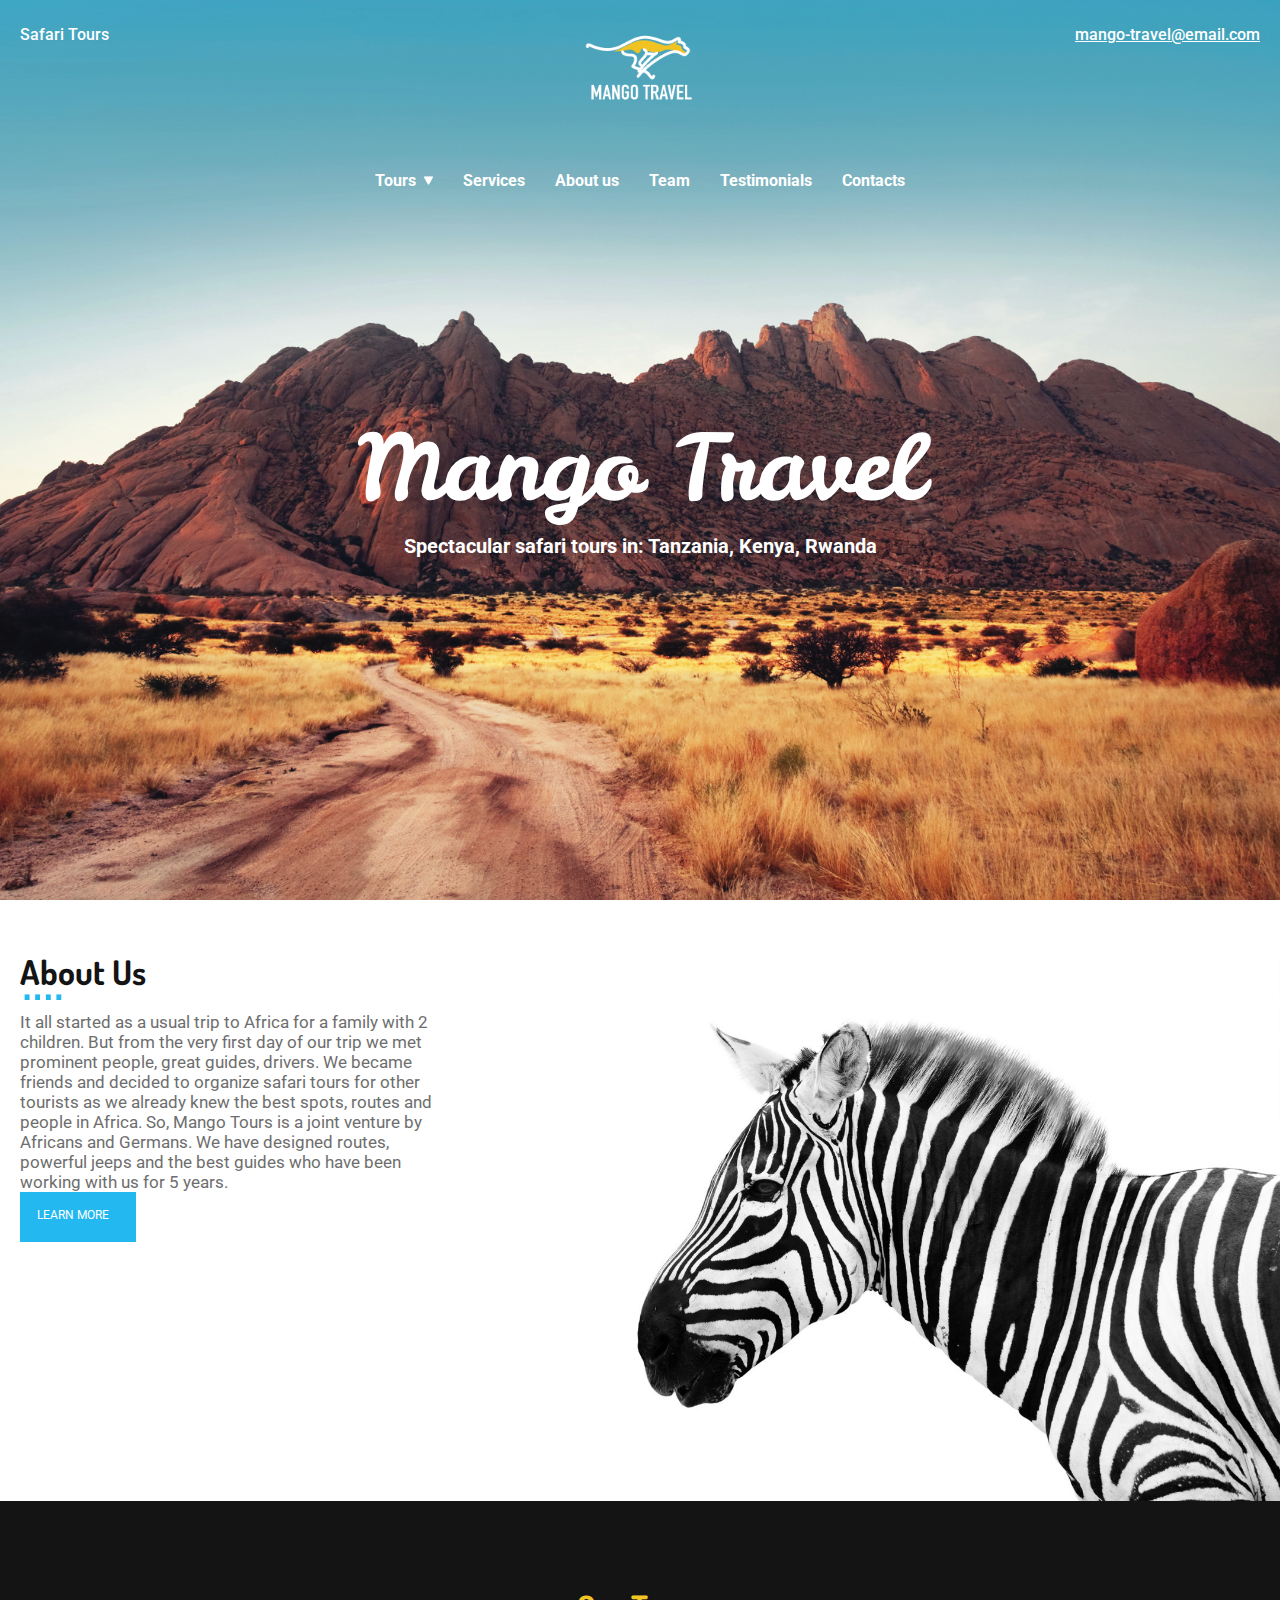
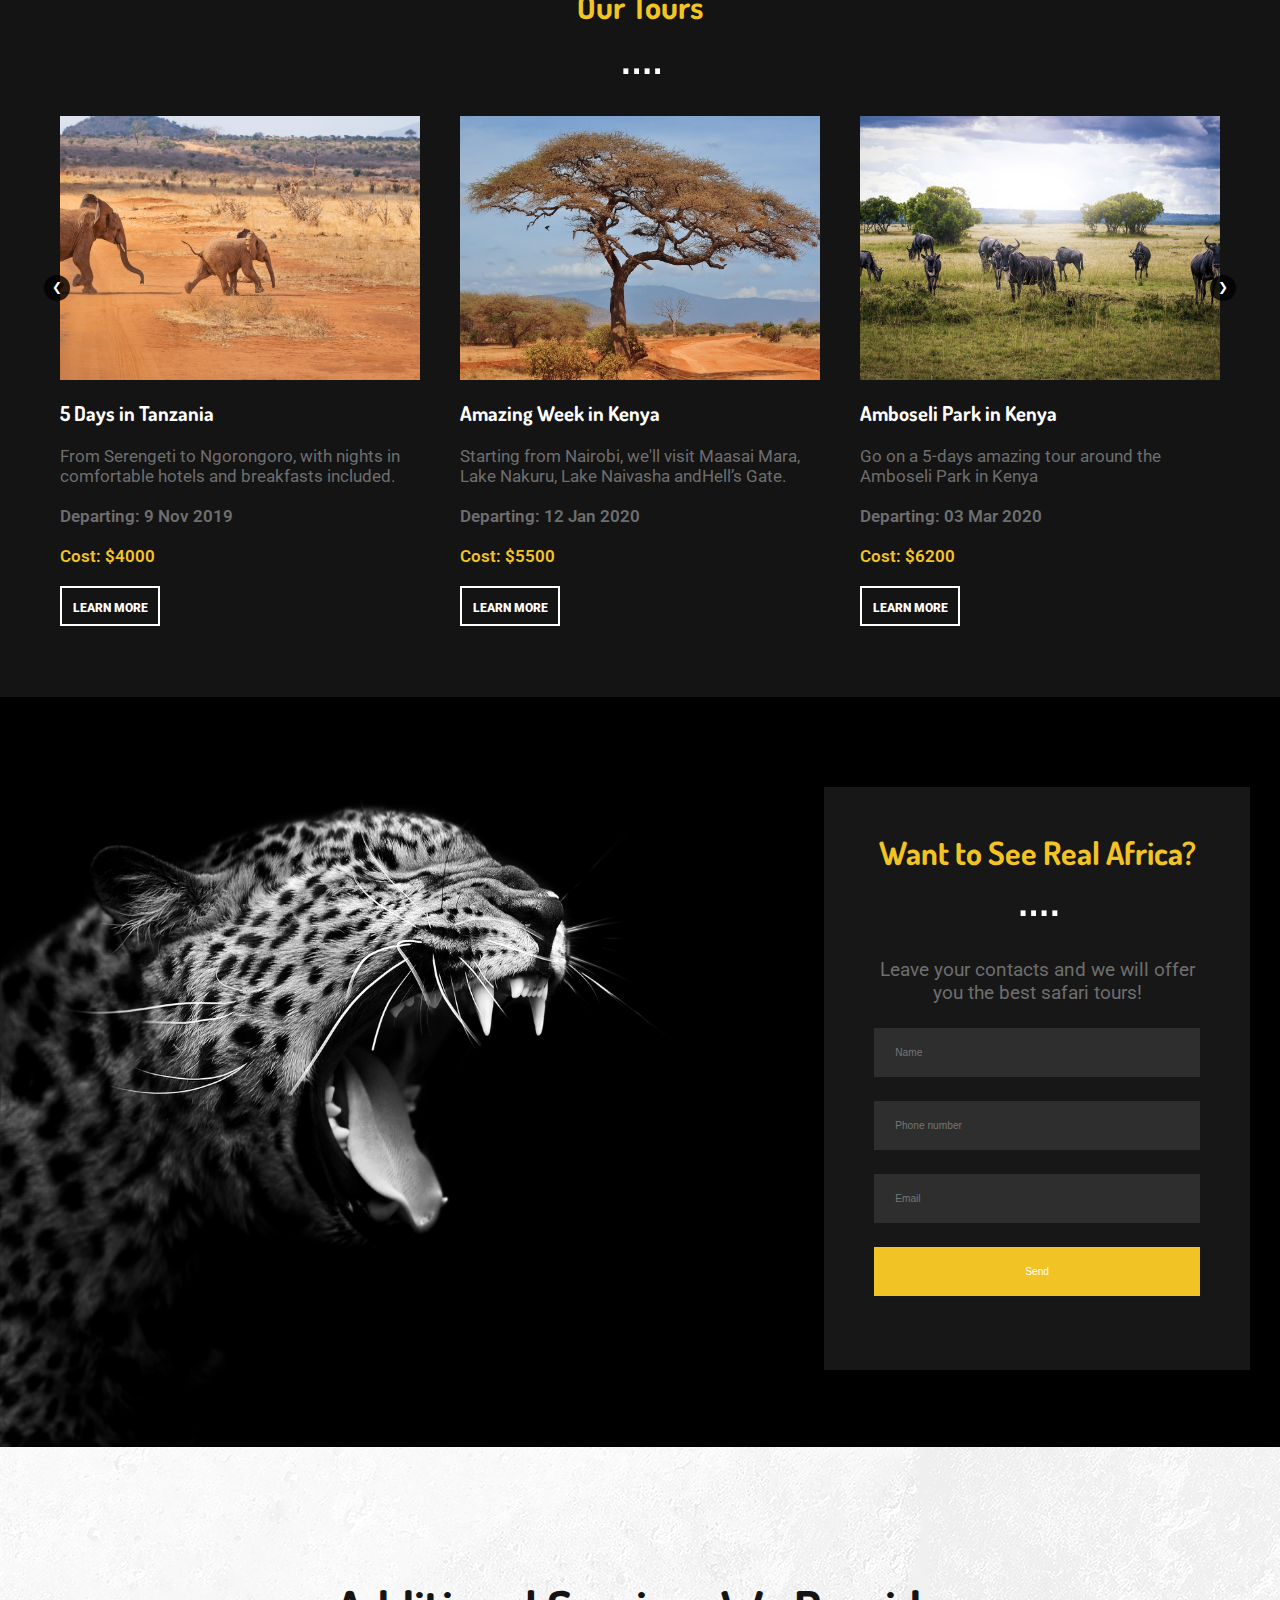
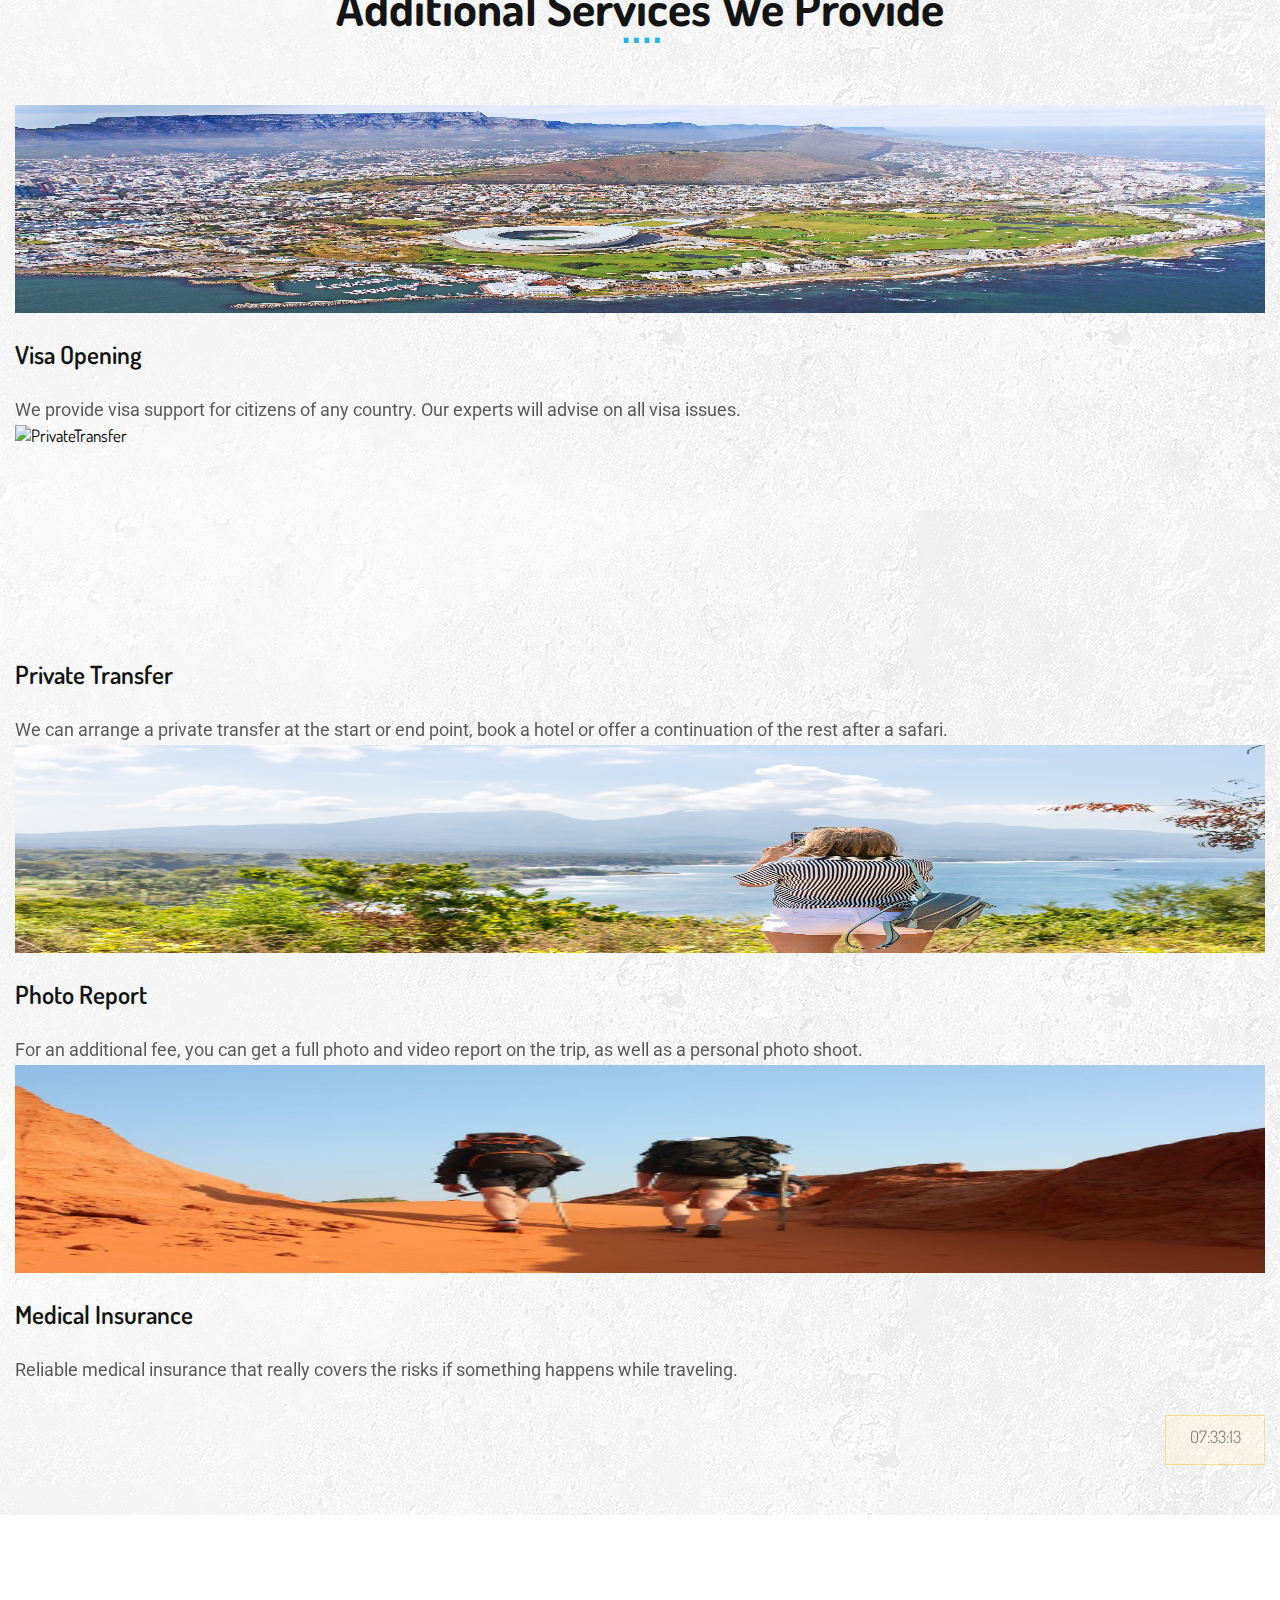
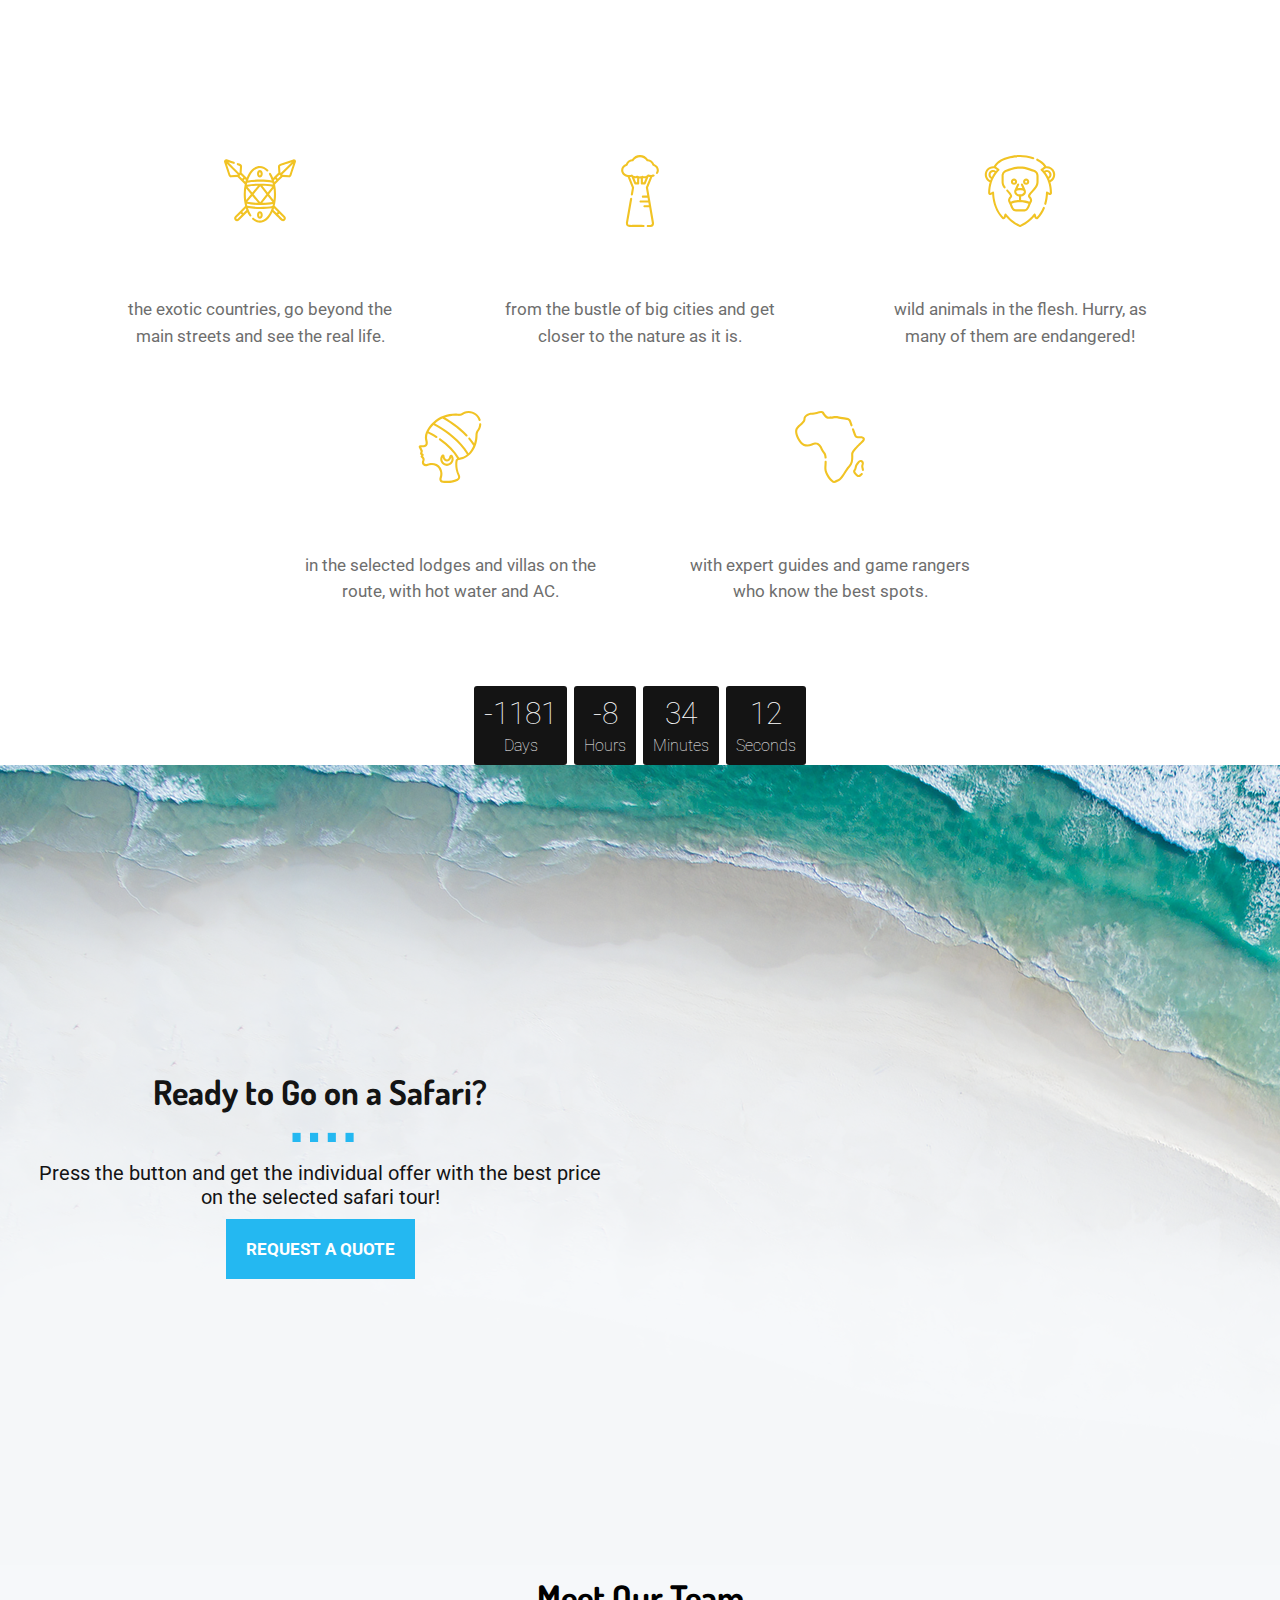
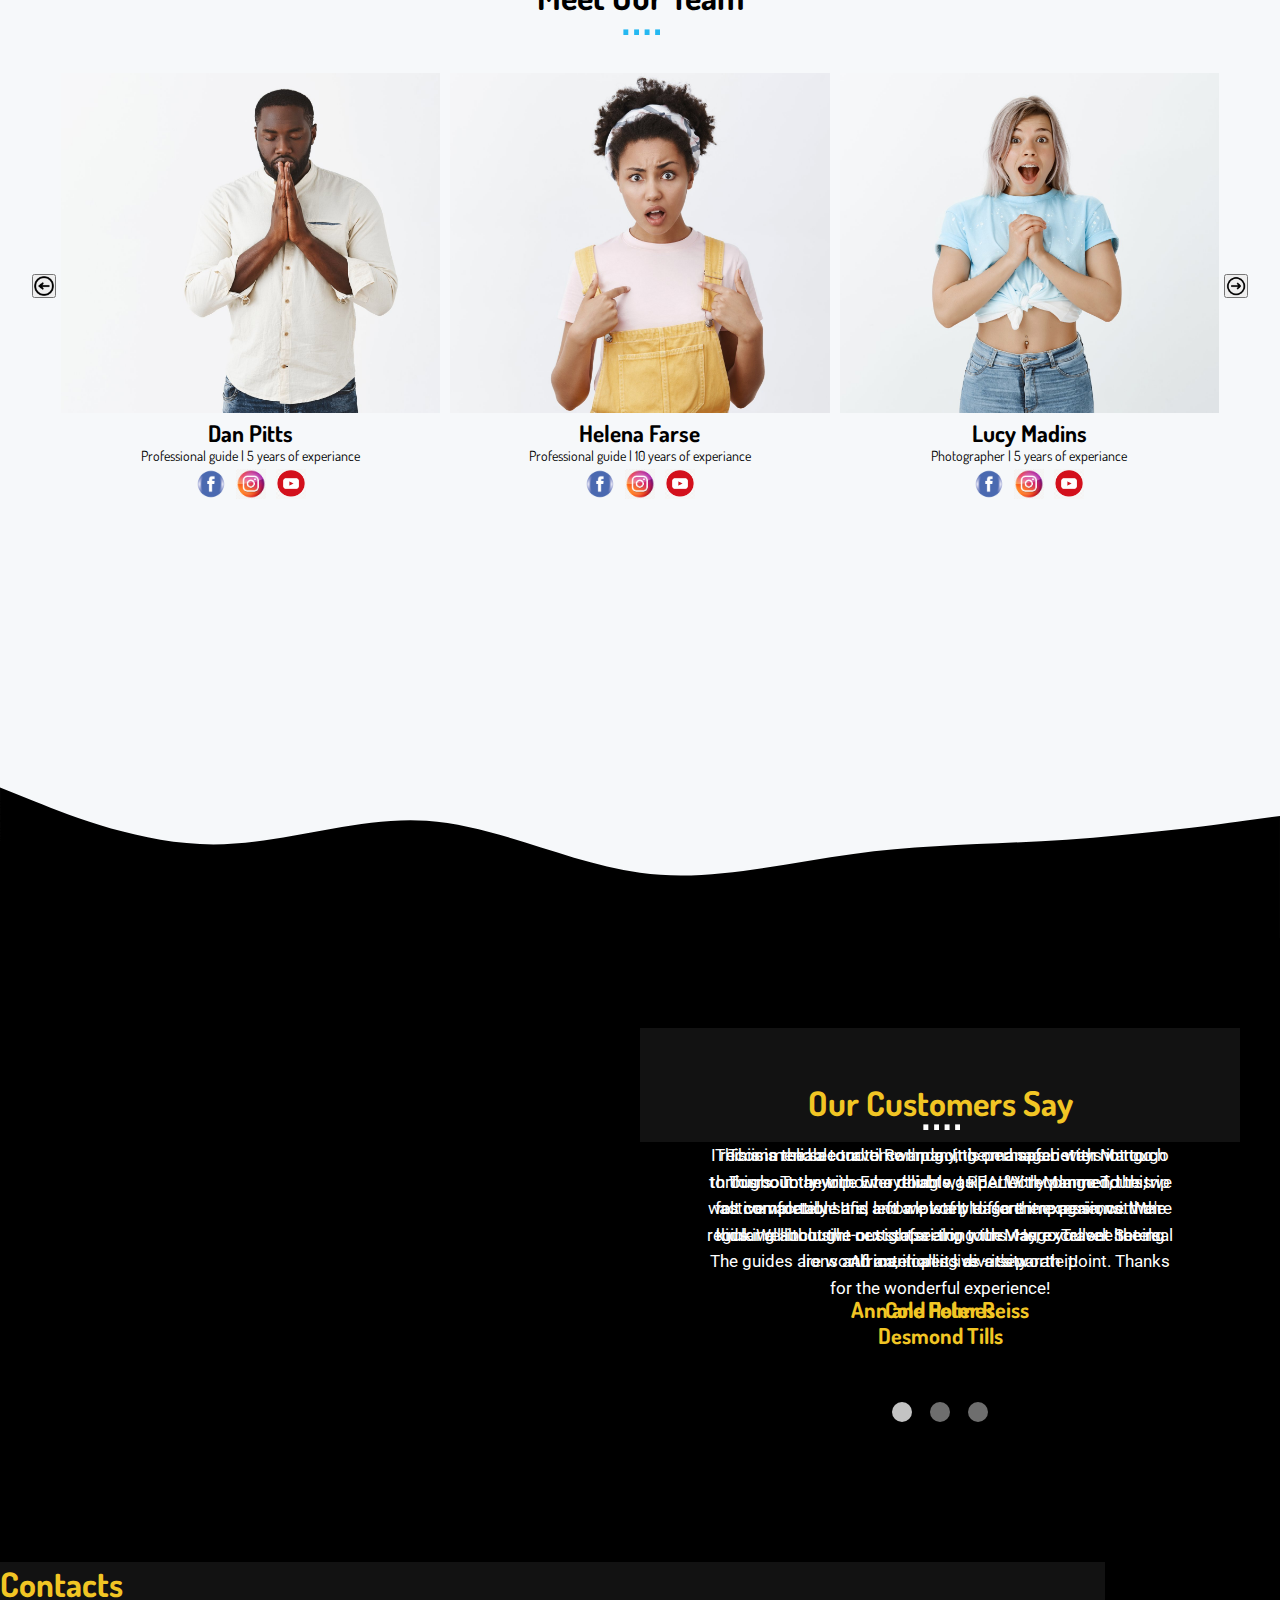
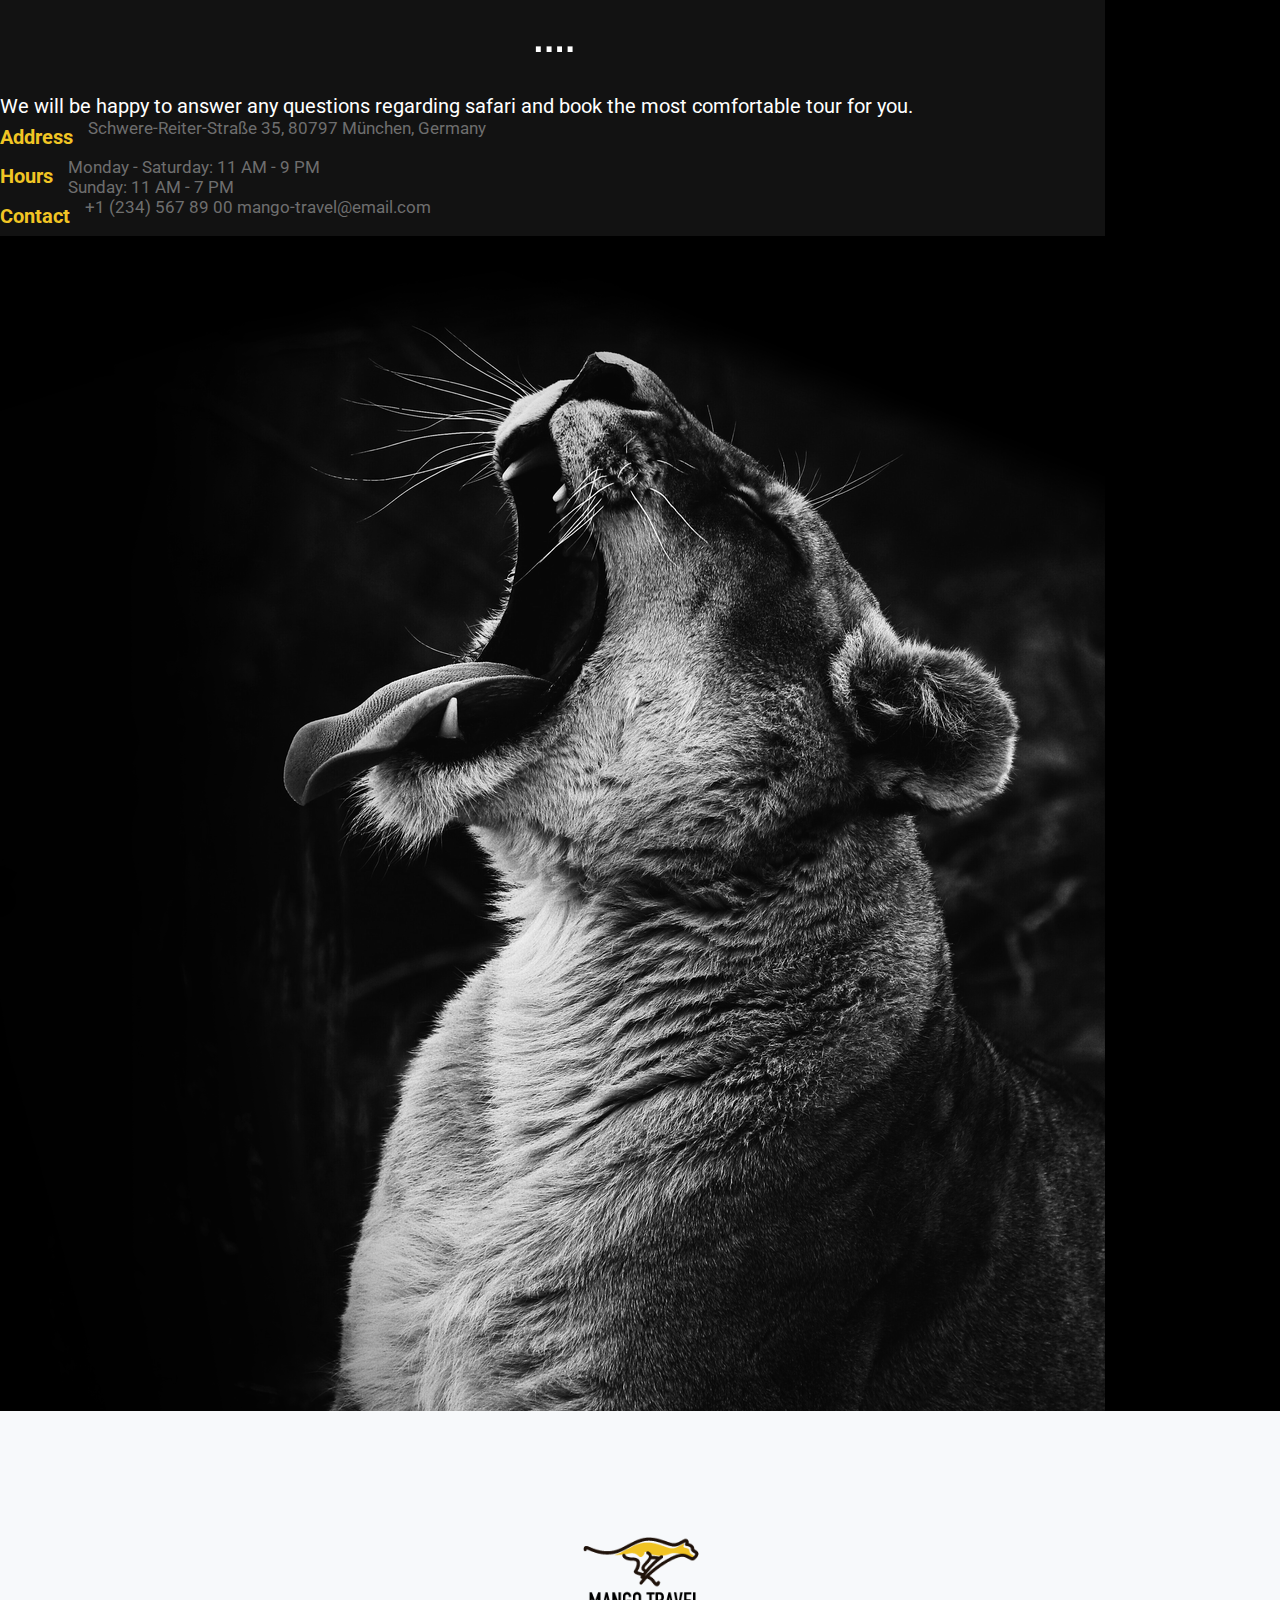
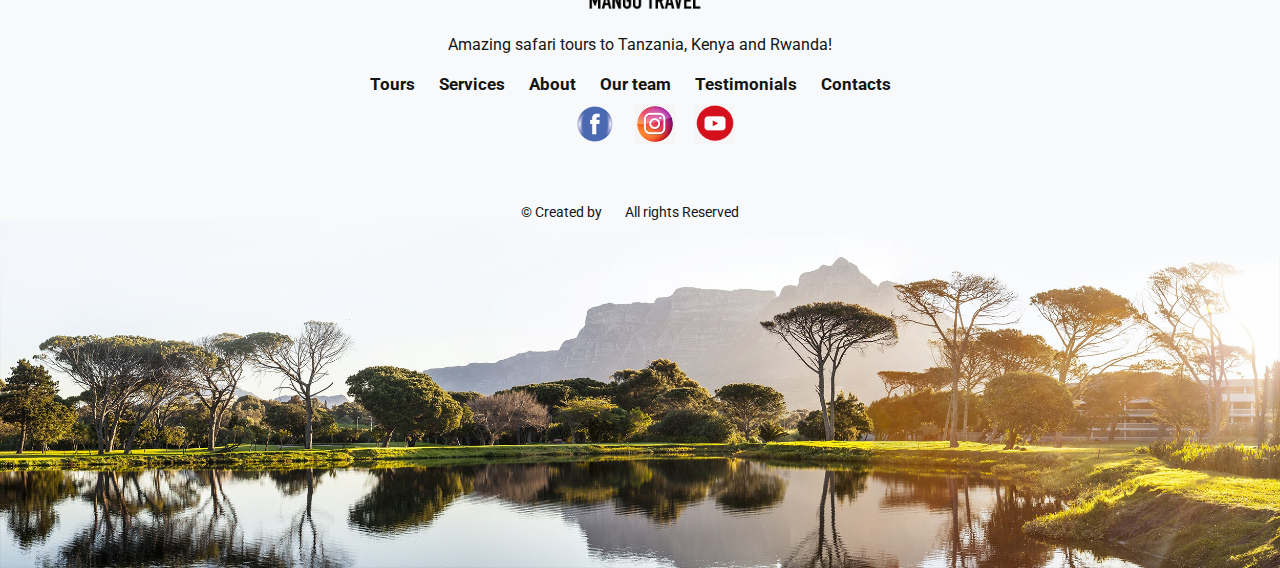
==== index.html @ 1b6e2015 "worked in team carousel. Add team waves" ====
<!DOCTYPE html>
<html lang="en">

<head>
    <meta charset="UTF-8">
    <meta http-equiv="X-UA-Compatible" content="IE=edge">
    <meta name="viewport" content="width=device-width, initial-scale=1.0">
    <title>Safari Tour</title>
    <link rel="shortcut icon" href="img/s_logo.png" type="other/s-icon">
    <link href="https://cdn.jsdelivr.net/npm/bootstrap@5.3.0-alpha1/dist/css/bootstrap.min.css" rel="stylesheet"
        integrity="sha384-GLhlTQ8iRABdZLl6O3oVMWSktQOp6b7In1Zl3/Jr59b6EGGoI1aFkw7cmDA6j6gD" crossorigin="anonymous">
    <link rel="stylesheet" href="css/index.css">
</head>

<!-- Inna Yatsun - Our Tours -Block3 -->
<!-- Roman Sitko- Meet Our Team – Block8 -->
<!-- Katerina Burdeyna – Header - Block1 -->
<!-- Oleksandr Zhydok - Reasons to Go on Safari – Block6 -->
<!-- Iryna Vovk – Footer – Block11 -->
<!-- Kateryna Iefimova - Want to See Real Africa? Forma – Block4 -->
<!-- Igor Kryshtafovych - About Us – Block2 -->
<!-- Katerina Lukyanenko - Our Customers Say vidguky – Block9 -->
<!-- Leonid Shamarin - Additional Services We Provide – Block5 -->
<!-- Lybomur Datsenko - Ready to Go on a Safari? Zapyt – Block7 -->
<!-- Mykyta Stepanok - Contacts – Block10 -->

<body>
    <!-- Katerina Burdeyna – Header - Block1 -->
    <header class="header">
        <div class="header__top container">
            <div class="header__inform">
                <div class="header__inform_wrapper">
                    <p class="header__general_name">Safari Tours</p>
                    <a href="index.html" class="header__logo-leopard">
                        <img class="header__logo-leopard" src="img/logo_leopard.png" alt="logo-leopard">
                    </a>
                    <a class="header__email" href="mailto:mango-travel@email.com">mango-travel@email.com</a>
                </div>
                <div class="header-nav-wrapper">
                    <nav class="navbar-container">
                        <div class="wrapper" id="toggler">
                            <div class="burger">
                                <span class="burger__line burger__line_first"></span>
                                <span class="burger__line burger__line_second"></span>
                                <span class="burger__line burger__line_third"></span>
                                <span class="burger__line burger__line_fourth"></span>
                            </div>
                        </div>
                        <div class="header_nav" id="navbarContent">
                            <ul class="navbar-nav-list">
                                <li class="nav-list-item" id="nav-list-item-tour">
                                    <div class="list-item-tour-wrapper">
                                        <a class="nav-list-item-link" href="#our_tours" id="dropdown-toggle">Tours</a>
                                        <img src="img/icons-down.png" id="tour_list_button" alt="drop down button">
                                    </div>
                                    <div class="tour-dropdown-menu-wrapper">
                                        <ul class="tour-dropdown-menu" id="tour-dropdown-menu">
                                            <li>
                                                <a href="tanzania_page.html" class="header__menu-list">Tanzania</a>
                                            </li>
                                            <li>
                                                <a href="tanzania_page.html" class="header__menu-list">Moshi</a>
                                            </li>
                                            <li>
                                                <a href="tanzania_page.html" class="header__menu-list">Serengeti</a>
                                            </li>
                                        </ul>
                                    </div>
                                </li>
                                <li class="nav-list-item">
                                    <a class="nav-list-item-link" href="#services">Services</a>
                                </li>
                                <li class="nav-list-item">
                                    <a class="nav-list-item-link" href="#about_us">About us</a>
                                </li>
                                <li class="nav-list-item">
                                    <a class="nav-list-item-link" href="#team">Team</a>
                                </li>
                                <li class="nav-list-item">
                                    <a class="nav-list-item-link" href="#testimonials">Testimonials</a>
                                </li>
                                <li class="nav-list-item">
                                    <a class="nav-list-item-link" href="#contacts">Contacts</a>
                                </li>
                            </ul>
                        </div>
                    </nav>
                </div>
            </div>
        </div>
        <div class="header__big-bottom">
            <div class="header__banner">
                <h1 class="header__title">Mango Travel</h1>
                <p class="header__text">
                    Spectacular safari tours in: Tanzania, Kenya, Rwanda
                </p>
            </div>
        </div>
    </header>
    <!-- Katerina Burdeyna – Header - Block1 -->
    <main>
        <!-- Igor Kryshtafovych - About Us – Block2 -->
        <section class="about_us" id="about_us">
            <div class="about_us__grouped">
                <div class="about_us__container">
                    <h2 class="about_us__title">About Us</h2>
                    <p class="about_us__dots">....</p>
                    <p class="about_us__text">It all started as a usual trip to Africa for a family with 2 children. But
                        from
                        the very first day of our trip we met prominent people, great guides, drivers. We became friends
                        and
                        decided to organize safari tours for other tourists as we already knew the best spots, routes
                        and people
                        in Africa. So, Mango Tours is a joint venture by Africans and Germans. We have designed routes,
                        powerful
                        jeeps and the best guides who have been working with us for 5 years.</p>
                    <nav class="about_us__link">
                        <div class="about_us__button">
                            <a href="#contacts" class="about_us__link">Learn More</a>
                        </div>
                    </nav>
                </div>
                <div class="about_us__zebra_image">
                    <img src="img/about_us_image_zebra.jfif" alt="Photo of zebra">
                </div>
            </div>
        </section>
        <!-- Igor Kryshtafovych - About Us – Block2 -->

        <!-- Inna Yatsun - Our Tours -Block3 -->
        <section class="list-tour" id="our_tours">
            <h2 class="list-tour-header">Our Tours</h2>
            <span class="dot">....</span>
            <div class="list-tour-wrapper">
                <div class="list-tour-cards">
                    <article class="tour-card fade_card">
                        <div class="img_wrapper">
                            <img src="img/tour-card-tanzania.jpg" alt="photo of tanzania" width="300">
                        </div>
                        <h2 class="tour-card-header">5 Days in Tanzania</h2>
                        <p class="tour-card-description">From Serengeti to Ngorongoro, with nights in comfortable hotels
                            and
                            breakfasts included.</p>
                        <span class="tour-card-departing">Departing: 9 Nov 2019</span>
                        <span class="tour-card-cost">Cost: $4000</span>
                        <a class="tour-card-inform" href="tanzania_page.html">LEARN MORE</a>
                    </article>
                    <article class="tour-card fade_card">
                        <div class="img_wrapper">
                            <img src="img/tour-card-kenya.jpg" alt="photo of kenya" width="300">
                        </div>
                        <h2 class="tour-card-header">Amazing Week in Kenya</h2>
                        <p class="tour-card-description">Starting from Nairobi, we'll visit Maasai Mara, Lake Nakuru,
                            Lake
                            Naivasha andHell’s Gate.</p>
                        <span class="tour-card-departing">Departing: 12 Jan 2020</span>
                        <span class="tour-card-cost">Cost: $5500</span>
                        <a href="#" class="tour-card-inform">LEARN MORE</a>
                    </article>
                    <article class="tour-card fade_card">
                        <div class="img_wrapper">
                            <img src="img/tour-card-park-kenya.jpg" alt="photo of the park in kenya" width="300">
                        </div>
                        <h2 class="tour-card-header">Amboseli Park in Kenya</h2>
                        <p class="tour-card-description">Go on a 5-days amazing tour around the Amboseli Park in Kenya
                        </p>
                        <span class="tour-card-departing">Departing: 03 Mar 2020</span>
                        <span class="tour-card-cost">Cost: $6200</span>
                        <a href="#" class="tour-card-inform">LEARN MORE</a>
                    </article>
                    <article class="tour-card fade_card">
                        <div class="img_wrapper">
                            <img src="img/tour-card-zanzibar.jpg" alt="photo of zanzibar" width="300">
                        </div>
                        <h2 class="tour-card-header">Jozani Chwaka Bay National Park</h2>
                        <p class="tour-card-description">Visit Josani, or as it is also called Fairytale Forest, the
                            only
                            national park in Zanzibar.</p>
                        <span class="tour-card-departing">Departing: 03 Mar 2020</span>
                        <span class="tour-card-cost">Cost: $6200</span>
                        <a href="#" class="tour-card-inform">LEARN MORE</a>
                    </article>
                    <article class="tour-card fade_card">
                        <div class="img_wrapper">
                            <img src="img/tour-card-rwanda.jpg" alt="photo of rwanda " width="300">
                        </div>
                        <h2 class="tour-card-header">Gorilla Trekking in Rwanda</h2>
                        <p class="tour-card-description">We start from Akagera National Park, and then go on our gorilla
                            trekking trip lasting for 5 days.</p>
                        <span class="tour-card-departing">Departing: 03 Mar 2020</span>
                        <span class="tour-card-cost">Cost: $6200</span>
                        <a href="#" class="tour-card-inform">LEARN MORE</a>
                    </article>
                </div>
                <span class="prev" id="prev_bt">&#10094;</span>
                <span class="next" id="next_bt">&#10095;</span>
            </div>
        </section>
        <!-- Inna Yatsun - Our Tours -Block3 -->

        <!-- Kateryna Iefimova - Want to See Real Africa? Forma – Block4 -->
        <section class="contact-user-form-banner">
            <div class="contact-user-form__background-image"><img src="img/contact-user-form_image_leopard.png"
                    alt="leopard">
            </div>
            <div class="contact-user-form-content">
                <form>
                    <div class="contact-user-form-background">
                        <h2 class="contact-user-form__title">Want to See Real Africa?</h2>
                        <p class="contact-user-form__dots">....</p>
                        <p class="contact-user-form__text">Leave your contacts and we will offer you the best safari
                            tours!</p>
                    </div>
                    <div class="contact-user-form">
                        <input type="text" placeholder="Name"><br>
                        <input type="text" placeholder="Phone number"><br>
                        <input type="text" placeholder="Email"><br>
                        <button type="submit">Send</button>
                    </div>
                </form>
            </div>



        </section>
        <!-- Kateryna Iefimova - Want to See Real Africa? Forma – Block4 -->

        <!-- Leonid Shamarin - Additional Services We Provide – Block5 -->
        <section class="additional" id="services">

            <div class="container-fluid overflow-hidden">
                <div class="additional__header__main">
                    <h2 class="additional__header__main_title">Additional Services We Provide</h2>
                    <span class="bottom">....</span>
                </div>
                <div class="row  row-cols-4 ">
                    <div class="card_my col col-12 col-sm-12 col-md-6 col-lg-6 col-xl-3 col-xxl-3">
                        <img src="img/additional_visa.jfif" alt="VisaOpening">
                        <div class="card-body">
                            <h2 class="title">Visa Opening</h2>
                            <p>
                                We provide visa support for citizens of any country. Our experts
                                will advise on all visa issues.
                            </p>
                        </div>
                    </div>
                    <div class="card_my  col col-12 col-sm-12 col-md-6 col-lg-6 col-xl-3 col-xxl-3">
                        <img src="img/additional_private.png" alt="PrivateTransfer">
                        <div class="card-body">
                            <h2 class="title">Private Transfer</h2>
                            <p>
                                We can arrange a private transfer at the start or end point, book
                                a hotel or offer a continuation of the rest after a safari.
                            </p>
                        </div>
                    </div>
                    <div class="card_my  col col-12 col-sm-12 col-md-6 col-lg-6 col-xl-3 col-xxl-3">
                        <img src="img/additional_report.jfif" alt="PhotoReport">
                        <div class="card-body">
                            <h2 class="title">Photo Report</h2>
                            <p>
                                For an additional fee, you can get a full photo and video report
                                on the trip, as well as a personal photo shoot.
                            </p>
                        </div>
                    </div>
                    <div class="card_my  col col-12 col-sm-12 col-md-6 col-lg-6 col-xl-3 col-xxl-3">
                        <img src="img/aditional_medic.png" alt="MedicalInsurance">
                        <div class="card-body">
                            <h2 class="title">Medical Insurance</h2>
                            <p>
                                Reliable medical insurance that really covers the risks if
                                something happens while traveling.
                            </p>
                        </div>
                    </div>
                </div>


            </div>
            <div class="additional_clock" id="additional_clock_opacity"> </div>
        </section>
        <!-- Leonid Shamarin - Additional Services We Provide – Block5 -->

        <!-- Oleksandr Zhydok - Reasons to Go on Safari – Block6 -->
        <section class="reasons" id="reasons">
            <div class="reasons__header">
                <h2 class="reasons__blocktitle">Reasons to Go on Safari</h2>
                <span class="reasons__dots">....</span>
            </div>
            <div class="reasons__list">
                <article class="reason__item">
                    <div class="reason__content">
                        <div class="reason__icon">
                            <img src="img/reason-experience.svg" alt="Reason experiance" width="70">
                        </div>
                        <h3 class="reason__title">Experience</h3>
                        <p class="reason__description">the exotic countries, go beyond the main streets and see
                            the real life.</p>
                    </div>
                </article>
                <article class="reason__item">
                    <div class="reason__content">
                        <div class="reason__icon">
                            <img src="img/reason-escape.svg" alt="Reason escape" width="70">
                        </div>
                        <h3 class="reason__title">Escape</h3>
                        <p class="reason__description">from the bustle of big cities and get closer to the nature as
                            it is.</p>
                    </div>
                </article>
                <article class="reason__item">
                    <div class="reason__content">
                        <div class="reason__icon">
                            <img src="img/reason-see.svg" alt="Reason see" width="70">
                        </div>
                        <h3 class="reason__title">See</h3>
                        <p class="reason__description">wild animals in the flesh. Hurry, as many of them are
                            endangered!</p>
                    </div>
                </article>
                <article class="reason__item">
                    <div class="reason__content">
                        <div class="reason__icon">
                            <img src="img/reason-stay.svg" alt="Reason stay" width="70">
                        </div>
                        <h3 class="reason__title">Stay</h3>
                        <p class="reason__description">in the selected lodges and villas on the route, with hot water
                            and AC.</p>
                    </div>
                </article>
                <article class="reason__item">
                    <div class="reason__content">
                        <div class="reason__icon">
                            <img src="img/reason-travel.svg" alt="Reason travel" width="70">
                        </div>
                        <h3 class="reason__title">Travel</h3>
                        <p class="reason__description">with expert guides and game rangers who know the best spots.
                        </p>
                    </div>
                </article>
            </div>
            <div class="reasons__footer">
                <h2 class="reasons__footer-text">The next Safari tour starts in</h2>
                <div id="reasons__countdown" class="reasons__countdown">
                    <div class="reasons__countdown-number">
                        <span class="days countdown-time"></span>
                        <span class="reasons__countdown-text">Days</span>
                    </div>
                    <div class="reasons__countdown-number">
                        <span class="hours countdown-time"></span>
                        <span class="reasons__countdown-text">Hours</span>
                    </div>
                    <div class="reasons__countdown-number">
                        <span class="minutes countdown-time"></span>
                        <span class="reasons__countdown-text">Minutes</span>
                    </div>
                    <div class="reasons__countdown-number">
                        <span class="seconds countdown-time"></span>
                        <span class="reasons__countdown-text">Seconds</span>
                    </div>
                </div>
            </div>
        </section>
        <!-- Oleksandr Zhydok - Reasons to Go on Safari – Block6 -->

        <!-- Lybomur Datsenko - Ready to Go on a Safari? Zapyt – Block7 -->
        <section class="ready">
            <div>
                <h2 class="ready__header__main"> Ready to Go on a Safari?</h2>
                <span class="ready_bottom">....</span>
                <p class="ready__main"> Press the button and get the individual offer with the best price <br> on the
                    selected safari tour!</p>
                <a class="quote__botton " href="#contacts"> REQUEST A QUOTE </a>

            </div>

        </section>

        <!-- Lybomur Datsenko - Ready to Go on a Safari? Zapyt – Block7 -->

        <!-- Roman Sitko- Meet Our Team – Block8 -->
        <section class="team__list container__team" id="team">
            <div class="team__header">
                <h2 class="team__title">Meet Our Team</h2>
                <span class="team__dots">....</span>
            </div>


            <div class="team__carousel-items">
                <button class="team-carousel__prev button_team_carousel"><img src="img/team-button-back.png"
                        alt="button back"></button>
                <div class="team__carousel-item"></div>
                <button class="team-carousel__next button_team_carousel"><img src="img/team-button-next.png"
                        alt="button next"></button>
            </div>
            <div class="team__footer-wave">
                <img src="img/team-footer-wave.svg" alt="Wave footer">
            </div>

        </section>
        <!-- Roman Sitko- Meet Our Team – Block8 -->

        <!-- Katerina Lukyanenko - Our Customers Say vidguky – Block9 -->
        <section class="reviews" id="testimonials">
            <div class="reviews__header">
                <h2 class="reviews__title">Our Customers Say</h2>
                <span class="dot">....</span>
            </div>
            <div class="reviews__image-slide"></div>
            <div class="reviews__slides">
                <div class="reviews__slide">
                    <p class="reviews-text">
                        I recommend a tour to Rwanda. It is perhaps better not to go to this country without
                        a
                        reliable guide. With Mango Tours, we felt completely safe, and we want to go there
                        again, with
                        the kids.
                        Well thought-out stops along the way, excellent hotels. The guides are worth
                        mentioning as a
                        separate point. Thanks for the wonderful experience!
                    </p>
                    <h3 class="reviews__name">Desmond Tills</h3>
                </div>
                <div class="reviews__slide">
                    <p class="reviews-text">
                        This is the second time I'm going on a safari with Mango Tours. To anyone who
                        doubts, I
                        REALLY
                        recommend this active vacation! It is a completely different experience than regular
                        all-inclusive
                        or sightseeing tours. Here you see the real Africa, in all its diversity.
                    </p>
                    <h3 class="reviews__name">Cole Holmes</h3>
                </div>
                <div class="reviews__slide">
                    <p class="reviews-text">
                        This is a reliable travel company, the manager stays in touch throughout the trip.
                        Everything
                        was
                        perfectly planned, the trip was comfortable and left a lot of pleasant impressions.
                        We're
                        thinking
                        about the next safari trip with Mango Travel. Seeing lions and antelopes live - it's
                        worth
                        it!
                    </p>
                    <h3 class="reviews__name">Ann and Peter Reiss</h3>
                </div>
            </div>
            <div class="click-dots"></div>
        </section>
        <!-- Katerina Lukyanenko - Our Customers Say vidguky – Block9 -->

        <!-- Mykyta Stepanok - Contacts – Block10 -->
        <section class="contacts-container container-fluid" id="contacts">
            <div class="row g-0">
                <div class="col-12 col-sm-12 col-md-6 col-lg-6 col-xl-6 py-3 px-2 px-sm-2">
                    <div class="contacts__wrapper p-5">
                        <div>
                            <h2 class="contacts__title">Contacts</h2>
                            <p class="dot text-left justify-content-start">....</p>
                            <p class="contacts__text">We will be happy to answer any questions regarding safari and book
                                the
                                most
                                comfortable tour for you.</p>
                        </div>
                        <div>
                            <div class="contacts__address row g-0">
                                <h3 class="contacts__subtitle col-12 col-sm-12 col-md-4 col-lg-4 col-xl-4">Address</h3>
                                <p class="contacts__content col-12 col-sm-12 col-md-8 col-lg-8 col-xl-8">
                                    Schwere-Reiter-Straße 35,
                                    80797 München, Germany</p>
                            </div>
                            <div class="contacts__workinghours row g-0">
                                <h3 class="contacts__subtitle col-12 col-sm-12 col-md-4 col-lg-4 col-xl-4">Hours</h3>
                                <div class="contacts__content col-12 col-sm-12 col-md-8 col-lg-8 col-xl-8">
                                    <p>Monday - Saturday: 11 AM - 9 PM</p>
                                    <p>Sunday: 11 AM - 7 PM</p>
                                </div>
                            </div>
                            <div class="contacts__info row g-0">
                                <h3 class="contacts__subtitle col-12 col-sm-12 col-md-4 col-lg-4 col-xl-4">Contact</h3>
                                <div
                                    class="contacts__content col-12 col-sm-12 col-md-8 col-lg-8 col-xl-8 align-items-center">
                                    <a class="contacts__links" href="tel:+12345678900">+1 (234) 567 89 00</a>
                                    <a class="contacts__links"
                                        href="mailto:mango-travel@email.com">mango-travel@email.com</a>
                                </div>
                            </div>
                        </div>
                    </div>
                </div>
                <div class="contacts__column contacts__background col-12 col-sm-12 col-md-6 col-lg-6 col-xl-6">
                    <img class="contacts__background-image" src="img/lion-bw.png" alt="Black and White Lion">
                </div>
            </div>
        </section>
        <!-- Mykyta Stepanok - Contacts – Block10 -->

    </main>
    <!-- Iryna Vovk – Footer – Block11 -->
    <footer>
        <div class="footer-logo">
            <div class="container-footer">
                <img src="img/footer-icon-logo.png" class="footer-icon-logo" alt="footer logo icon">
                <p class="footer-title">Amazing safari tours to Tanzania, Kenya and Rwanda!</p>
                <ul class="footer-nav">
                    <li><a href="#our_tours" class="footer-nav-tors">Tours</a></li>
                    <li> <a href="#services" class="footer-nav-services">Services</a></li>
                    <li> <a href="#about_us" class="footer-nav-about">About</a></li>
                    <li> <a href="#team" class="footer-nav-team">Our team</a></li>
                    <li> <a href="#testimonials" class="footer-nav-testimonials">Testimonials</a></li>
                    <li> <a href="#contacts" class="footer-nav-contacts">Contacts</a></li>
                </ul>


                <div class="footer-icons">
                    <a href="https://www.facebook.com/" target="_blank"><img src="img/logo-facebook.png"
                            class="social-logo-img" alt="fb-logo"></a>
                    <a href="https://www.instagram.com/" target="_blank"><img src="img/logo-insta.png"
                            class="social-logo-img" alt="inst-logo"></a>
                    <a href="https://www.youtube.com/" target="_blank"><img src="img/logo-youtube.png"
                            class="social-logo-img" alt="youtube-logo"></a>
                </div>
            </div>
            <ul class="footer-text">
                <li> © Created by </li>
                <li> All rights Reserved</li>
            </ul>
        </div>
        <div class="container-footer-photo">
            <img src="img/footer-backgroung.png" alt="footer photo end">
        </div>
    </footer>
    <!-- Iryna Vovk – Footer – Block11 -->
    <script src="js/our_tours_slider.js"></script>
    <script src="js/header_nav.js"></script>
    <script src="js/about_us_button.js"></script>
    <script src="js/burger_menu_bt.js"></script>
    <script src="./js/aditional_block_clock.js"></script>
    <script src="js/reasons_countdown_clock.js"></script>
    <script src="./js/aditional_block_img.js"></script>
    <script src="https://cdn.jsdelivr.net/npm/bootstrap@5.3.0-alpha1/dist/js/bootstrap.bundle.min.js"
        integrity="sha384-w76AqPfDkMBDXo30jS1Sgez6pr3x5MlQ1ZAGC+nuZB+EYdgRZgiwxhTBTkF7CXvN"
        crossorigin="anonymous"></script>
    <script src="js/reviews.js"></script>
    <script src="js/team_carousel.js"></script>
</body>

</html>
---- css/index.css ----
@import url(common.css);
@import url(controls.css);
@import url(header.css);
@import url(about_us.css);
@import url(our_tour.css);
@import url(contact_user_form.css);
@import url(additional_block.css);
@import url(reasons.css);
@import url(ready-to-go.css);
@import url(carousel_team.css);
@import url(wave.css);
@import url(reviews.css);
@import url(contacts.css);
@import url(footer.css);
@import url(burger_menu.css);
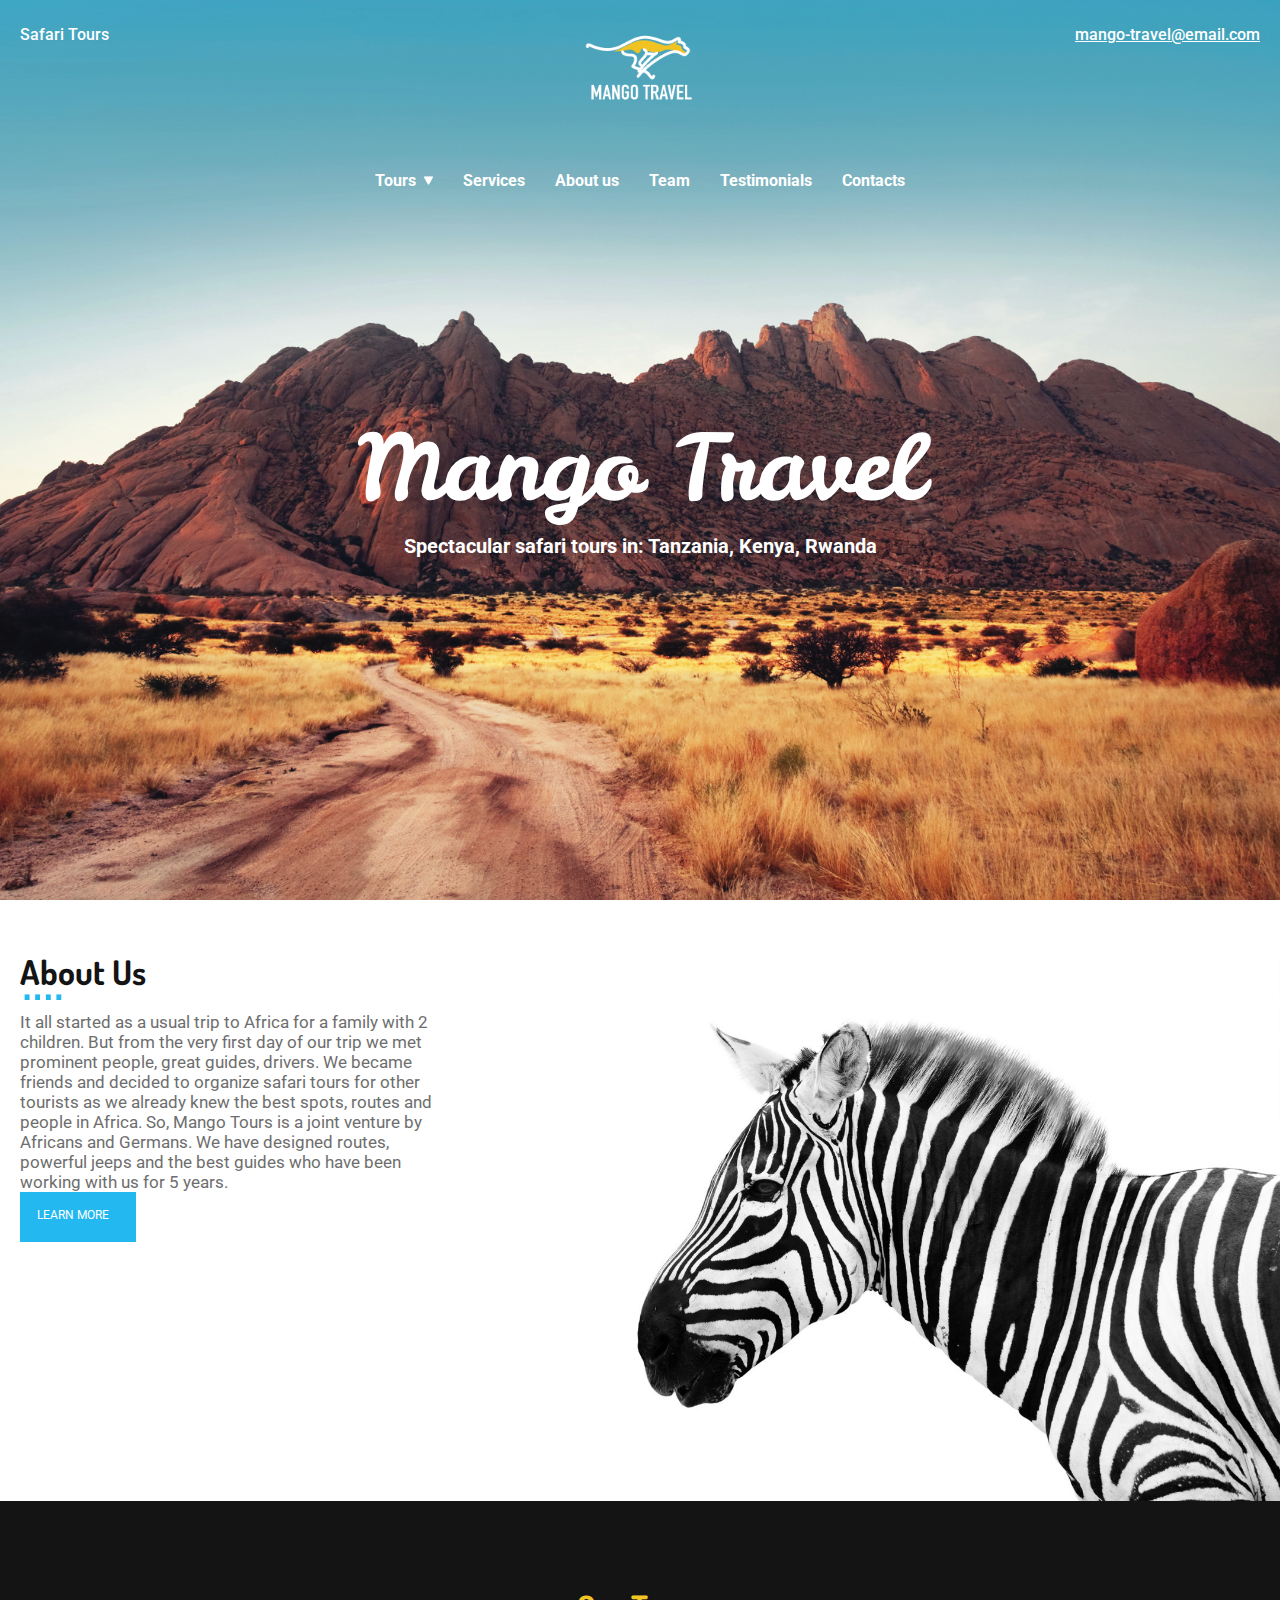
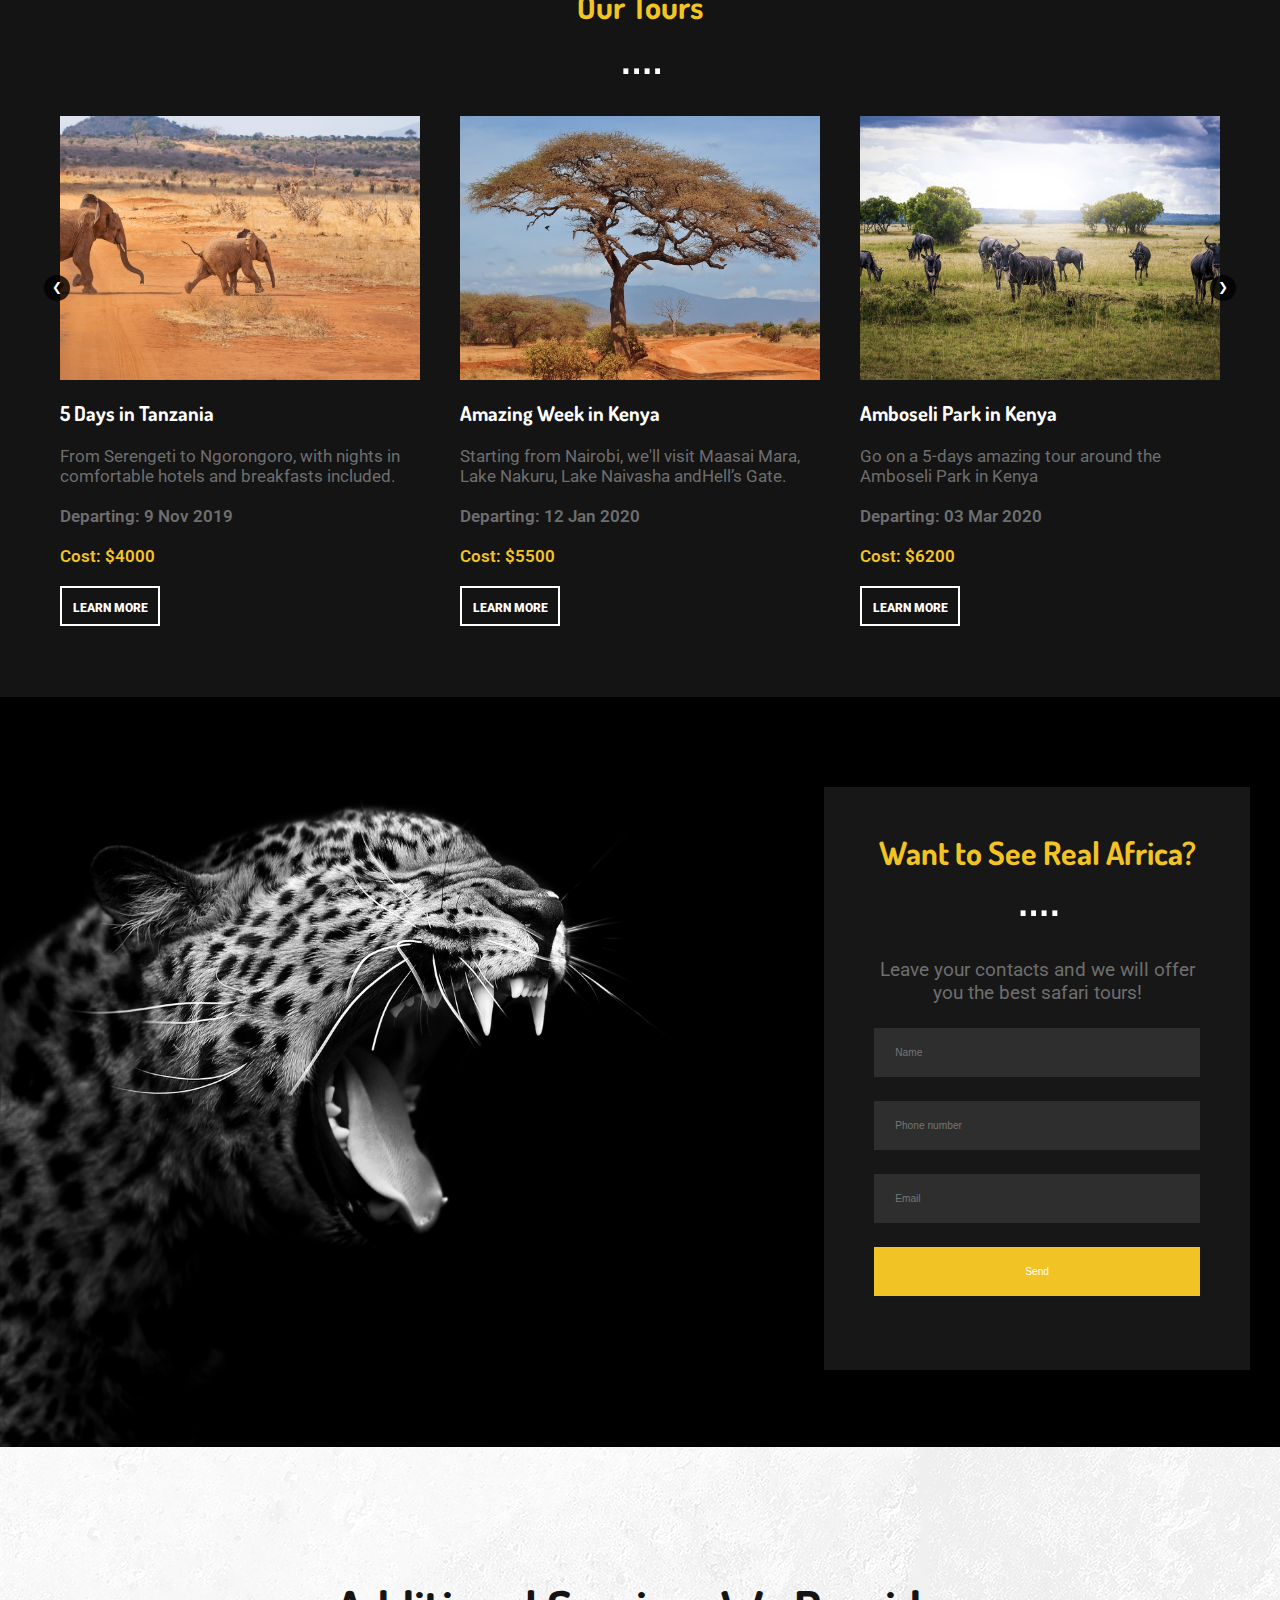
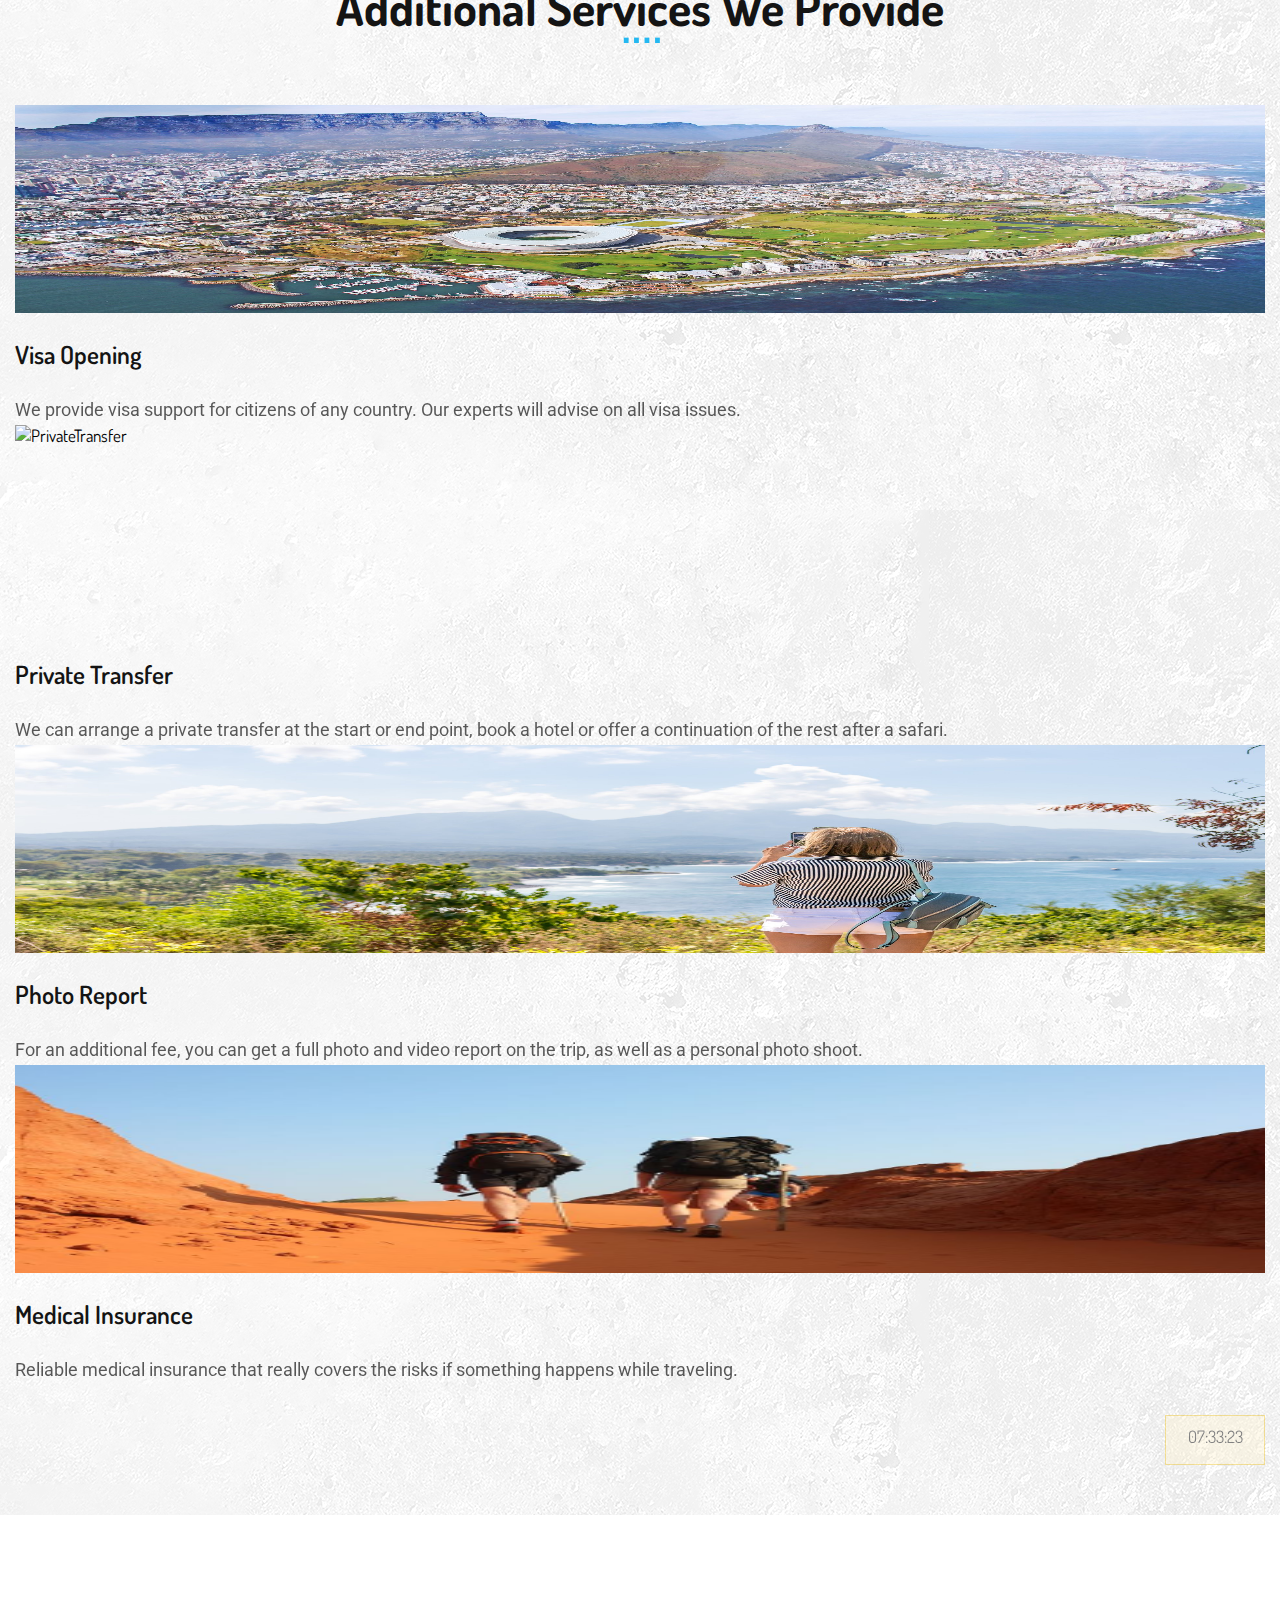
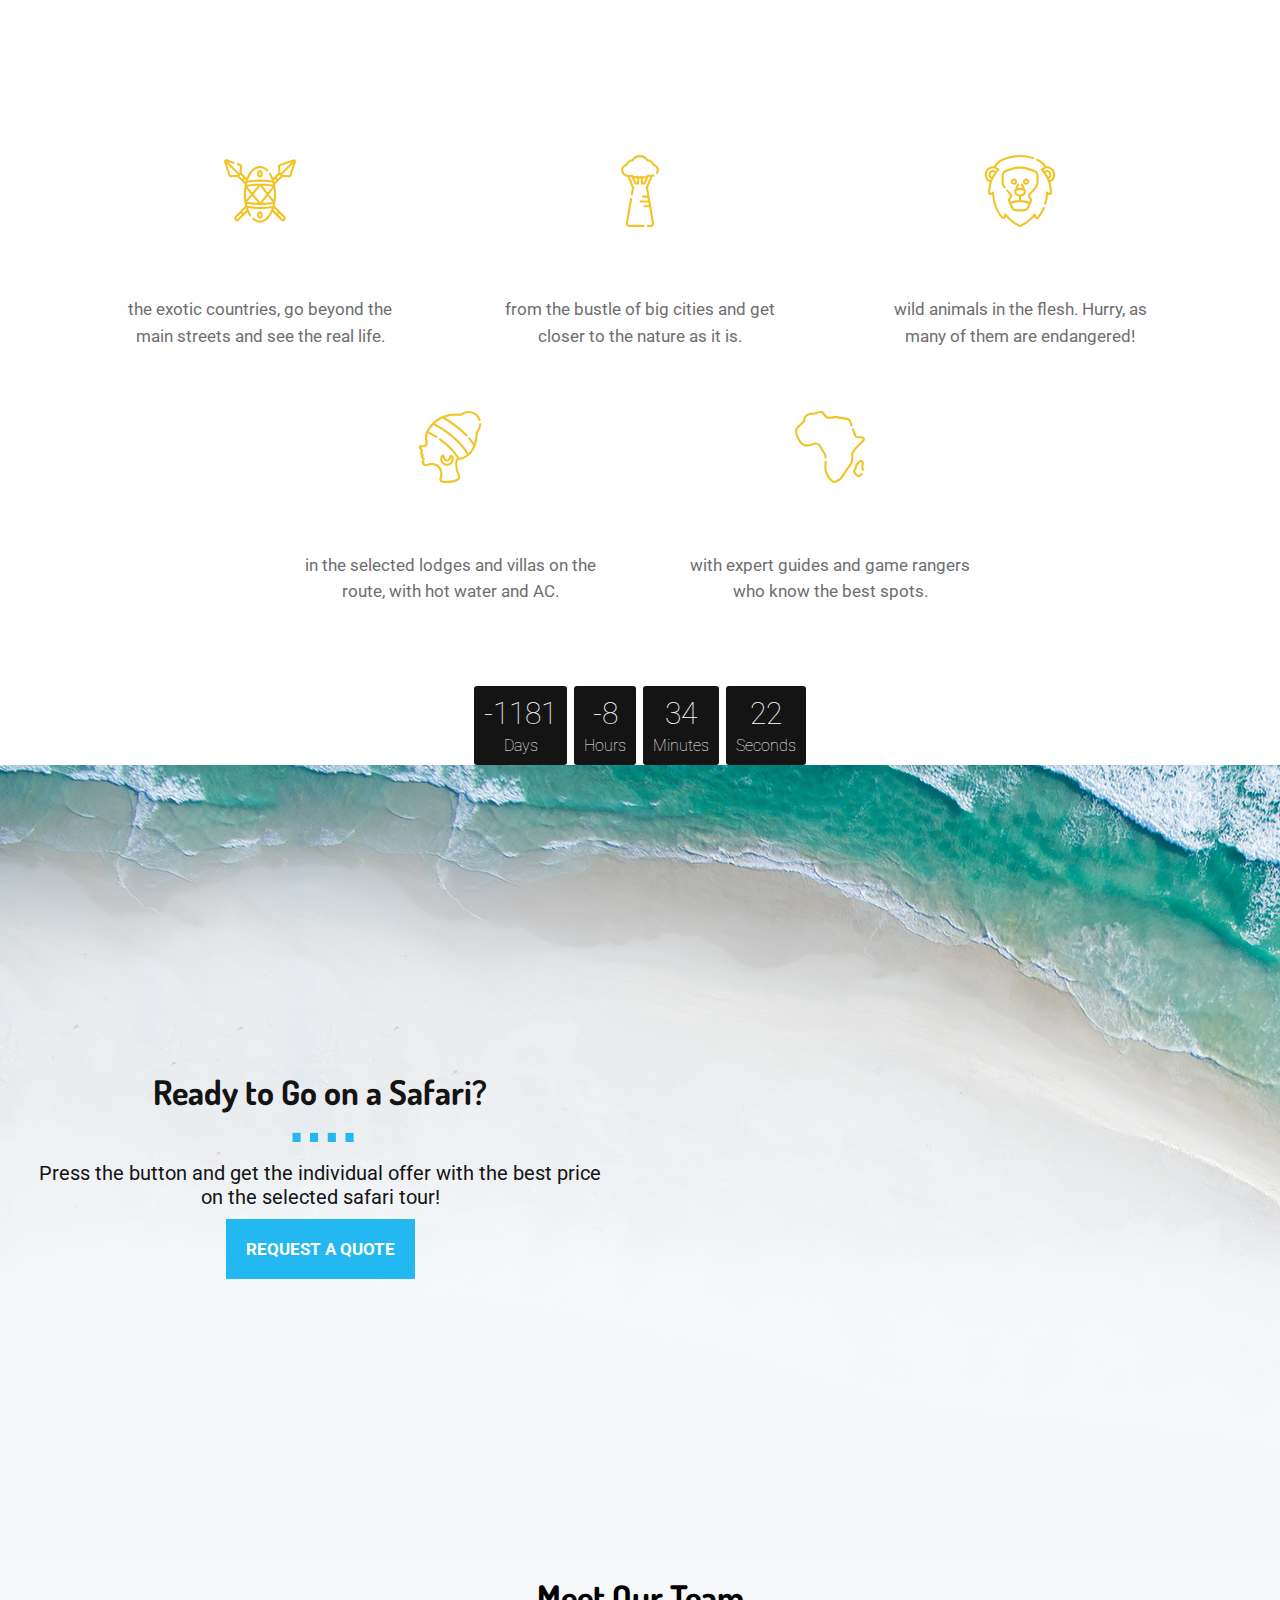
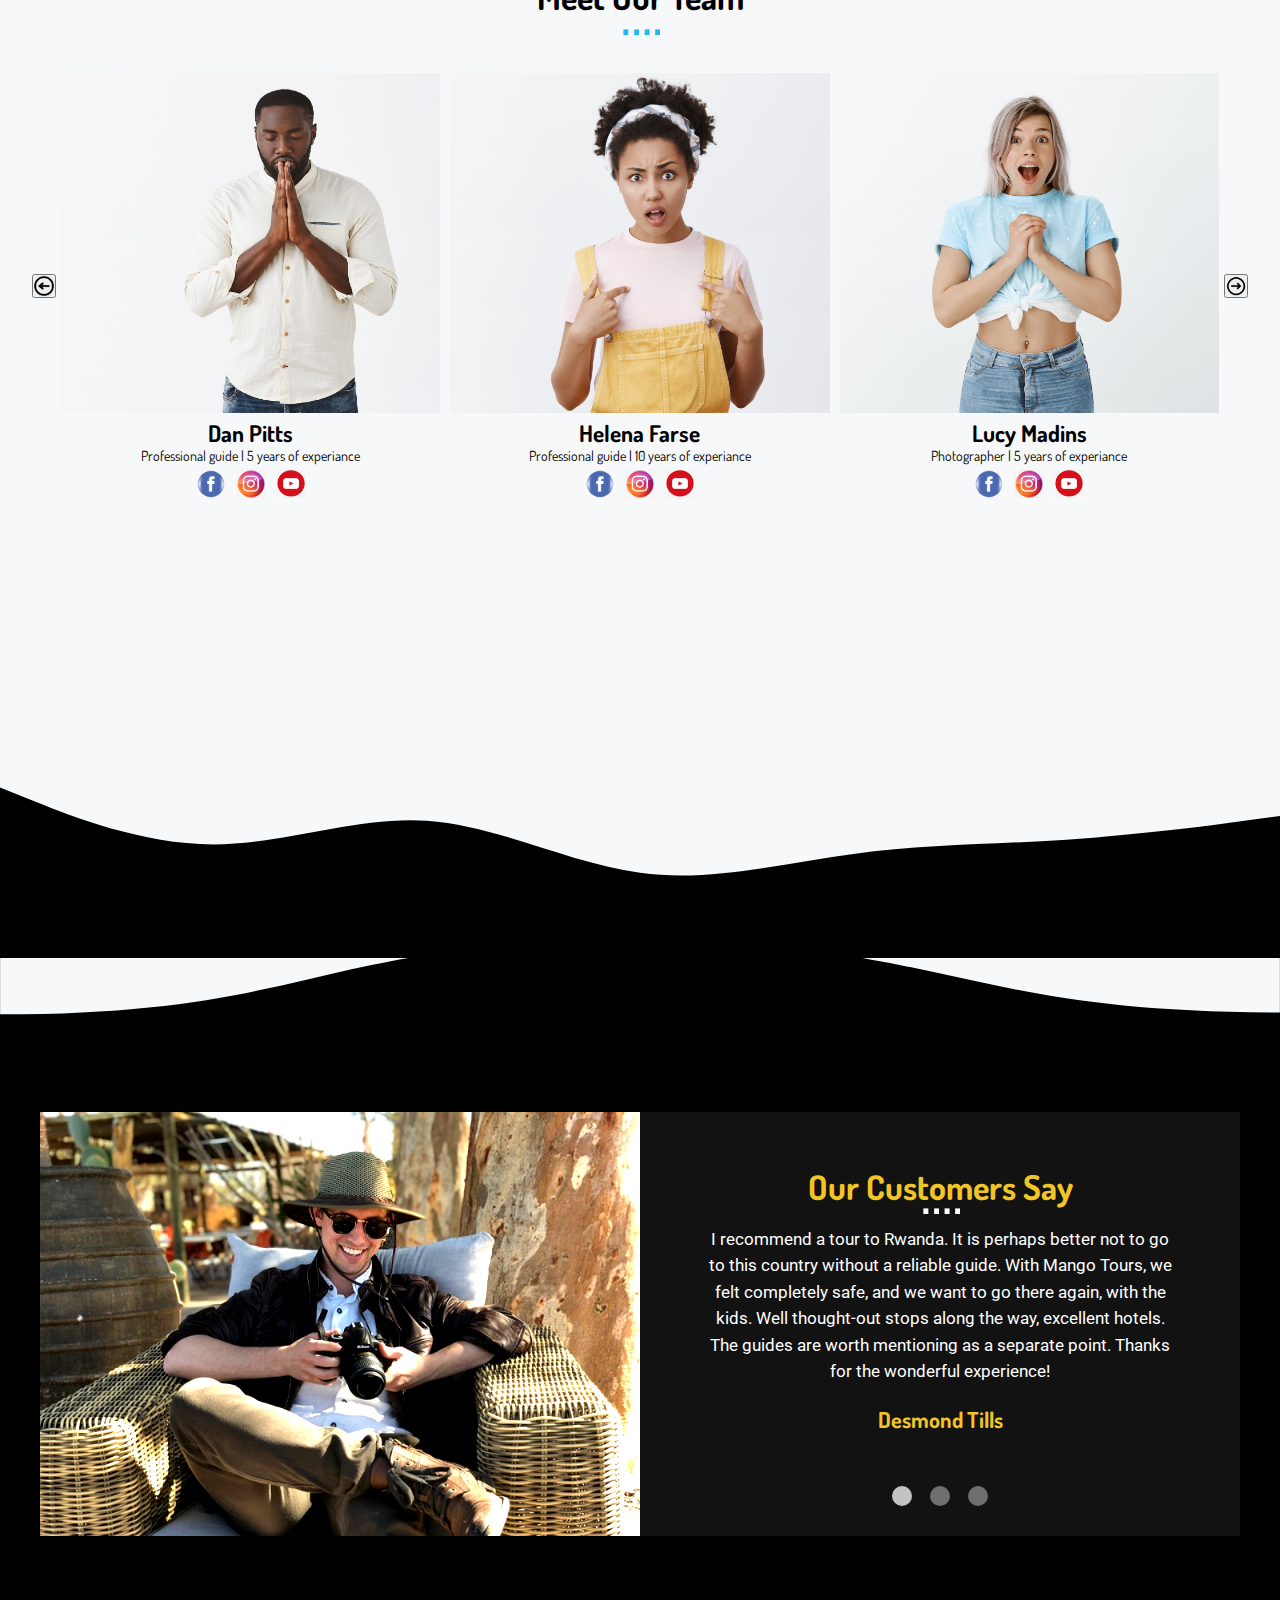
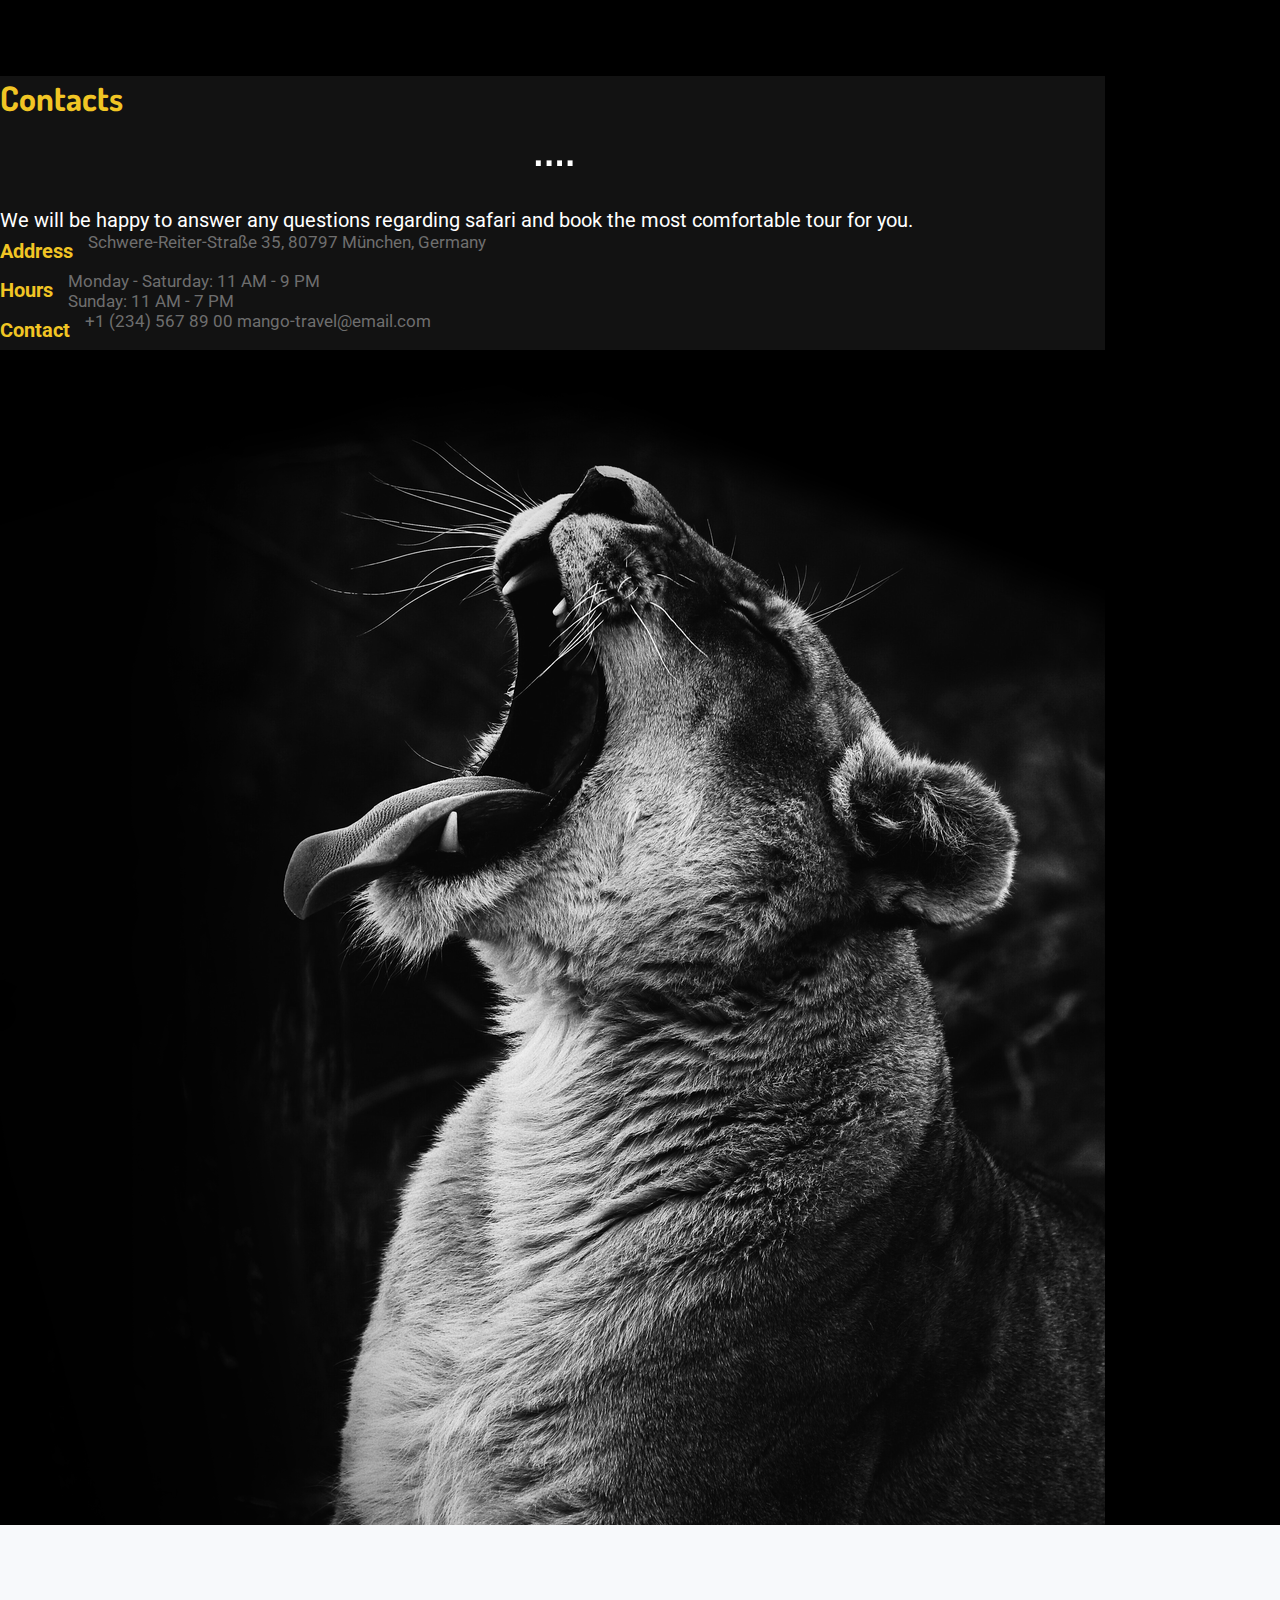
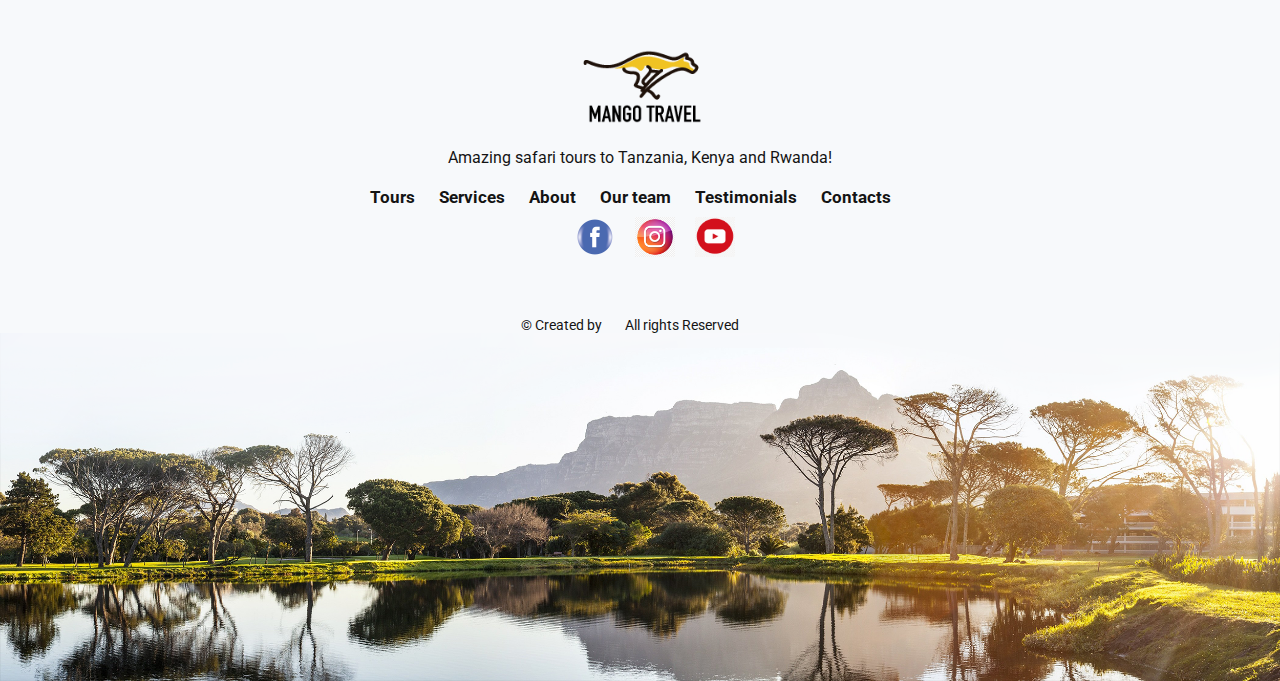
==== commit 3dd56794: "Merge branch 'main' of https://github.com/koldovsky/749-team-04 into main" ====
--- a/index.html
+++ b/index.html
@@ -402,12 +402,22 @@
         <!-- Roman Sitko- Meet Our Team – Block8 -->
 
         <!-- Katerina Lukyanenko - Our Customers Say vidguky – Block9 -->
+        <section class="wave">
+            <div class="wave-inner">
+                <img src="img/wave.svg" alt="wave">
+            </div>
+        </section>
         <section class="reviews" id="testimonials">
             <div class="reviews__header">
                 <h2 class="reviews__title">Our Customers Say</h2>
                 <span class="dot">....</span>
             </div>
-            <div class="reviews__image-slide"></div>
+            <div class="reviews__image-slide">
+                <img class = "reviews__image active-image" src="img/photographer.jfif" alt="Photographer"></img> 
+                <img class = "reviews__image" src="img/elefant.jfif" alt="Elefant"></img>
+                <img class = "reviews__image" src="img/in-car.jfif" alt="In car"></img>
+            </div>
+            <div class="reviews-content">
             <div class="reviews__slides">
                 <div class="reviews__slide">
                     <p class="reviews-text">
@@ -449,6 +459,7 @@
                 </div>
             </div>
             <div class="click-dots"></div>
+        </div>
         </section>
         <!-- Katerina Lukyanenko - Our Customers Say vidguky – Block9 -->
 
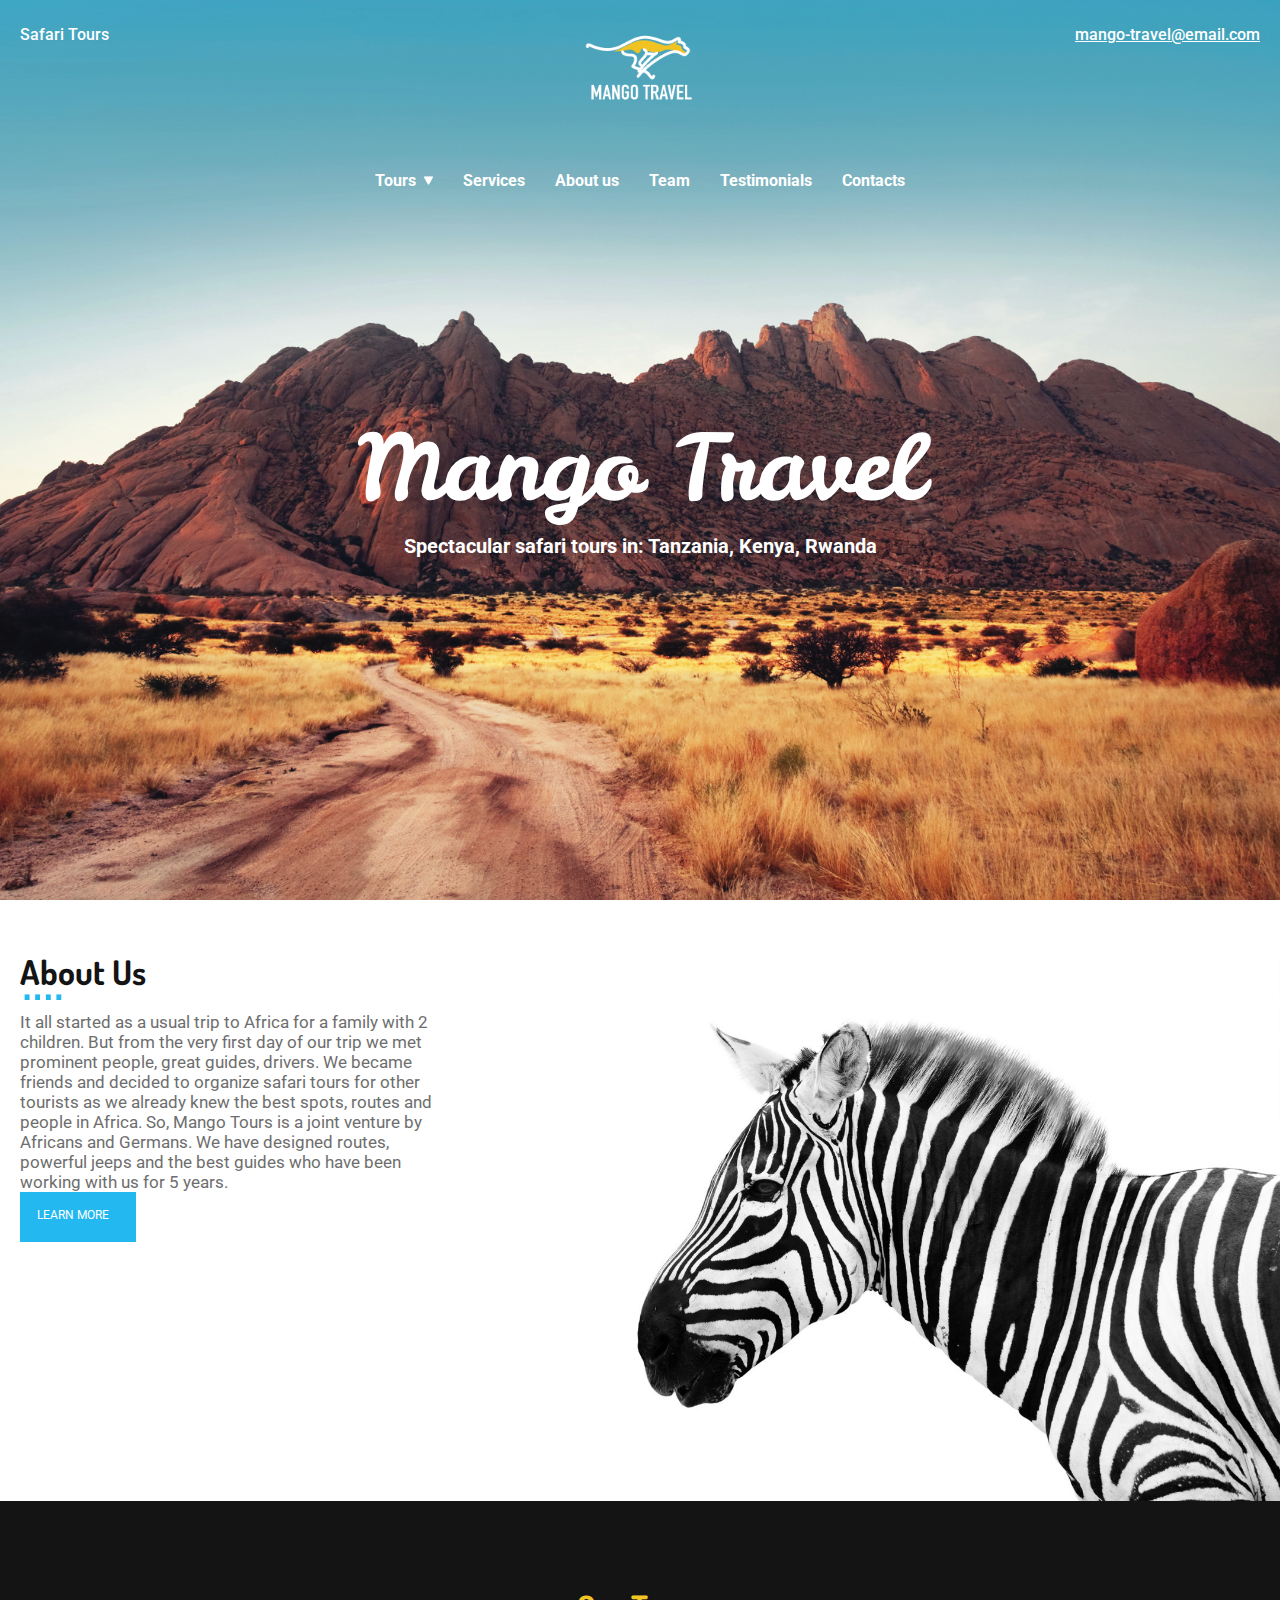
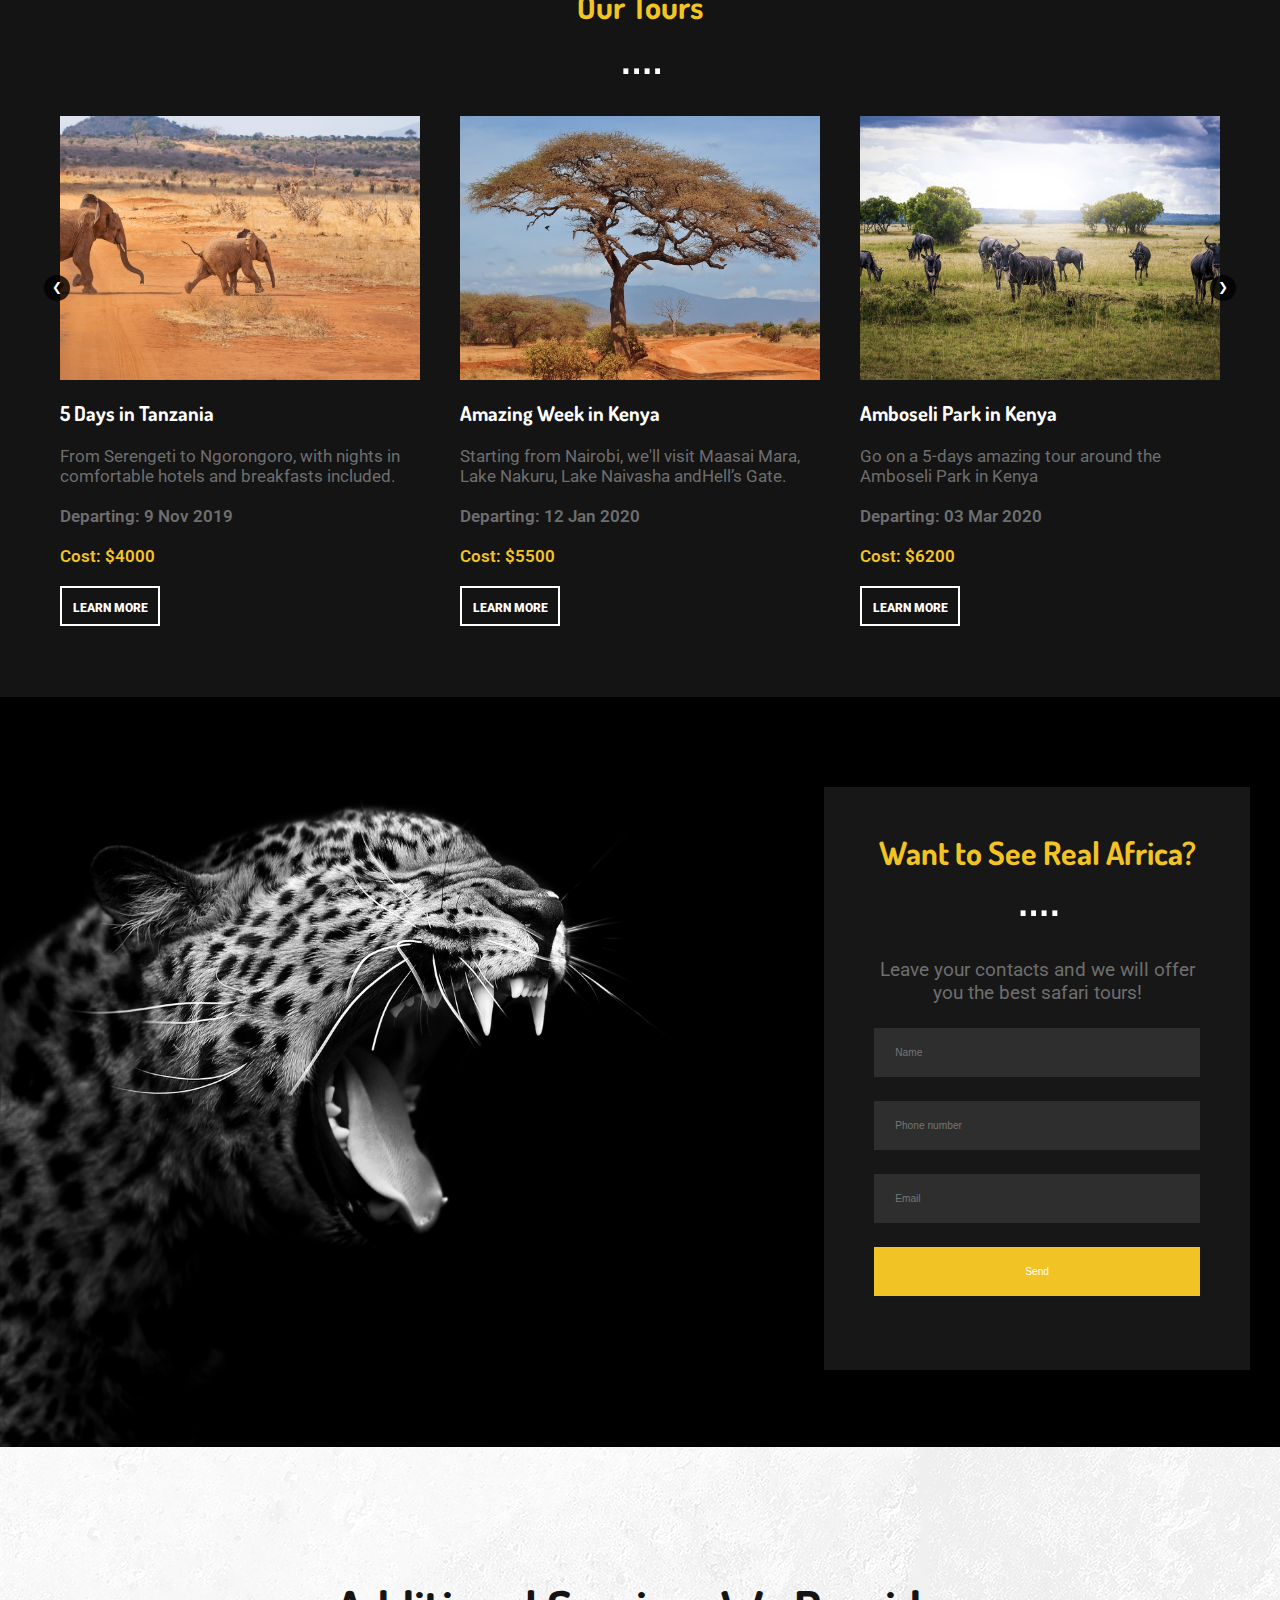
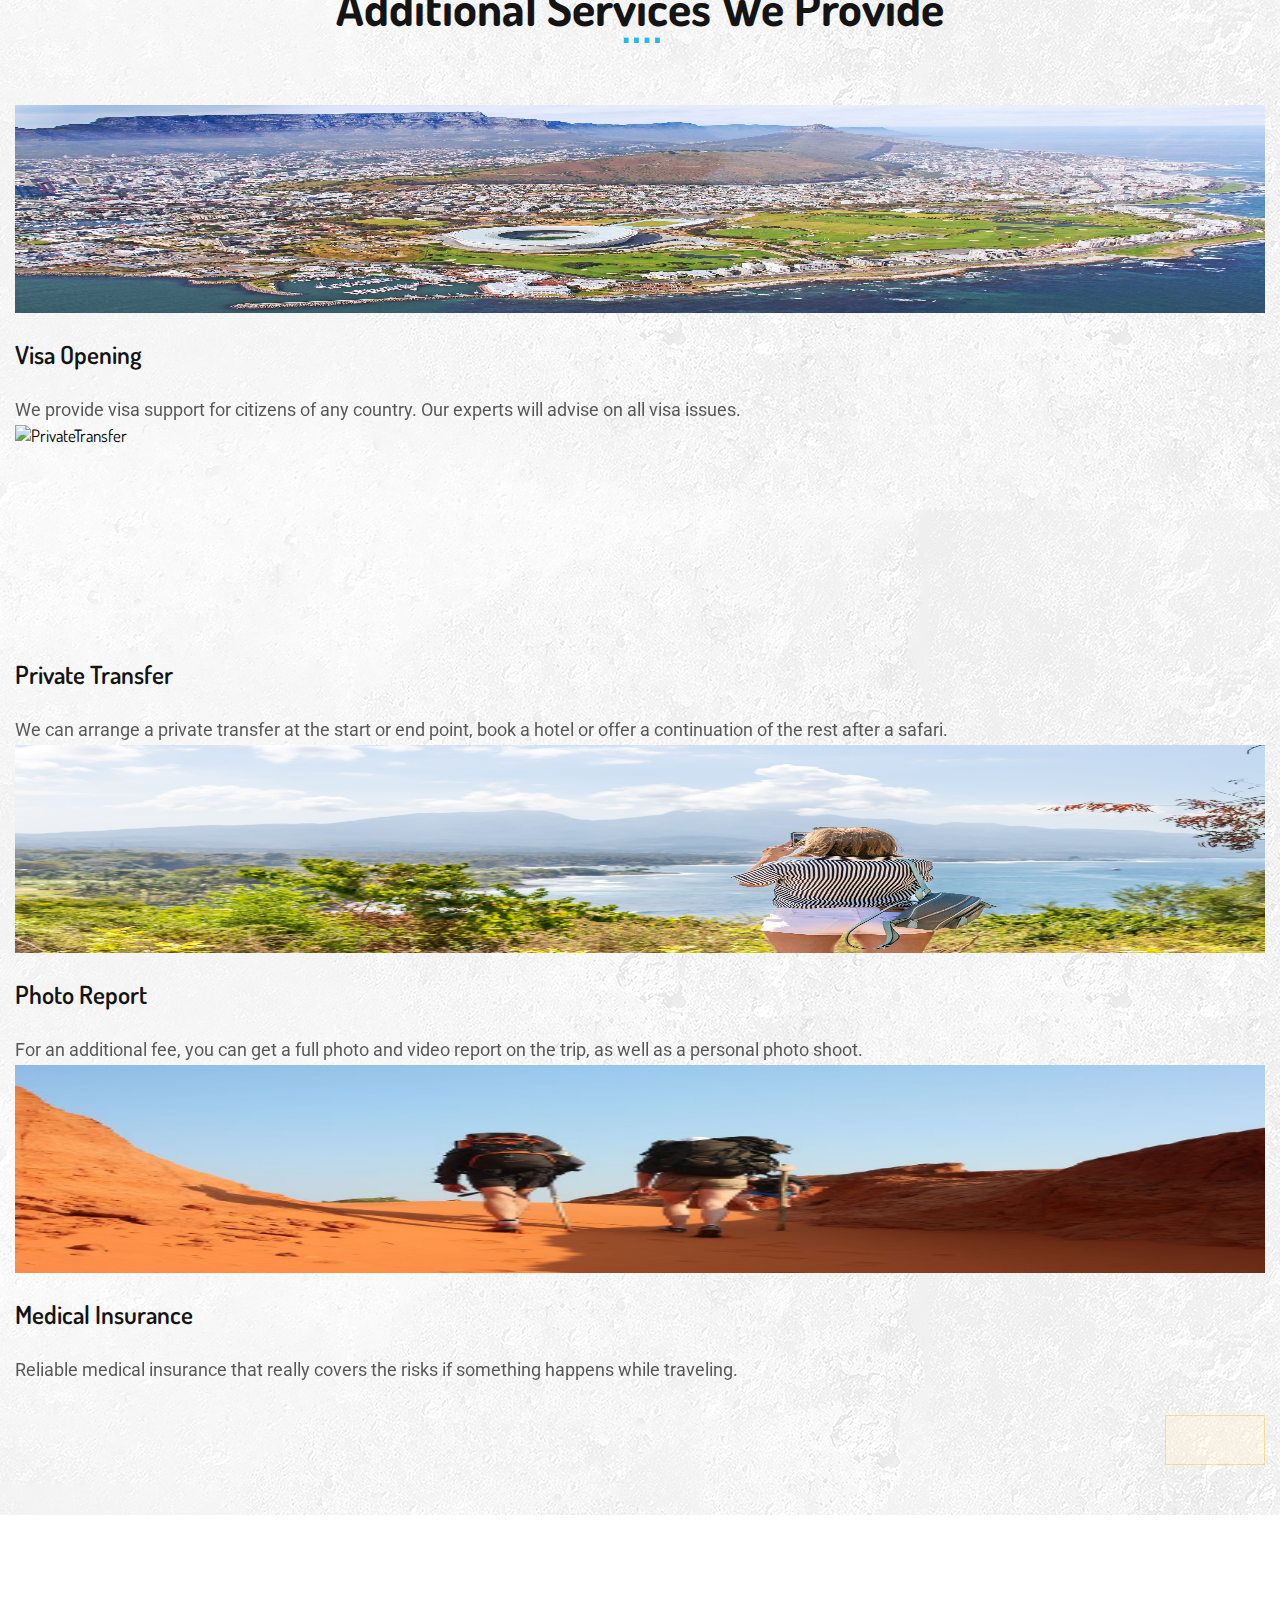
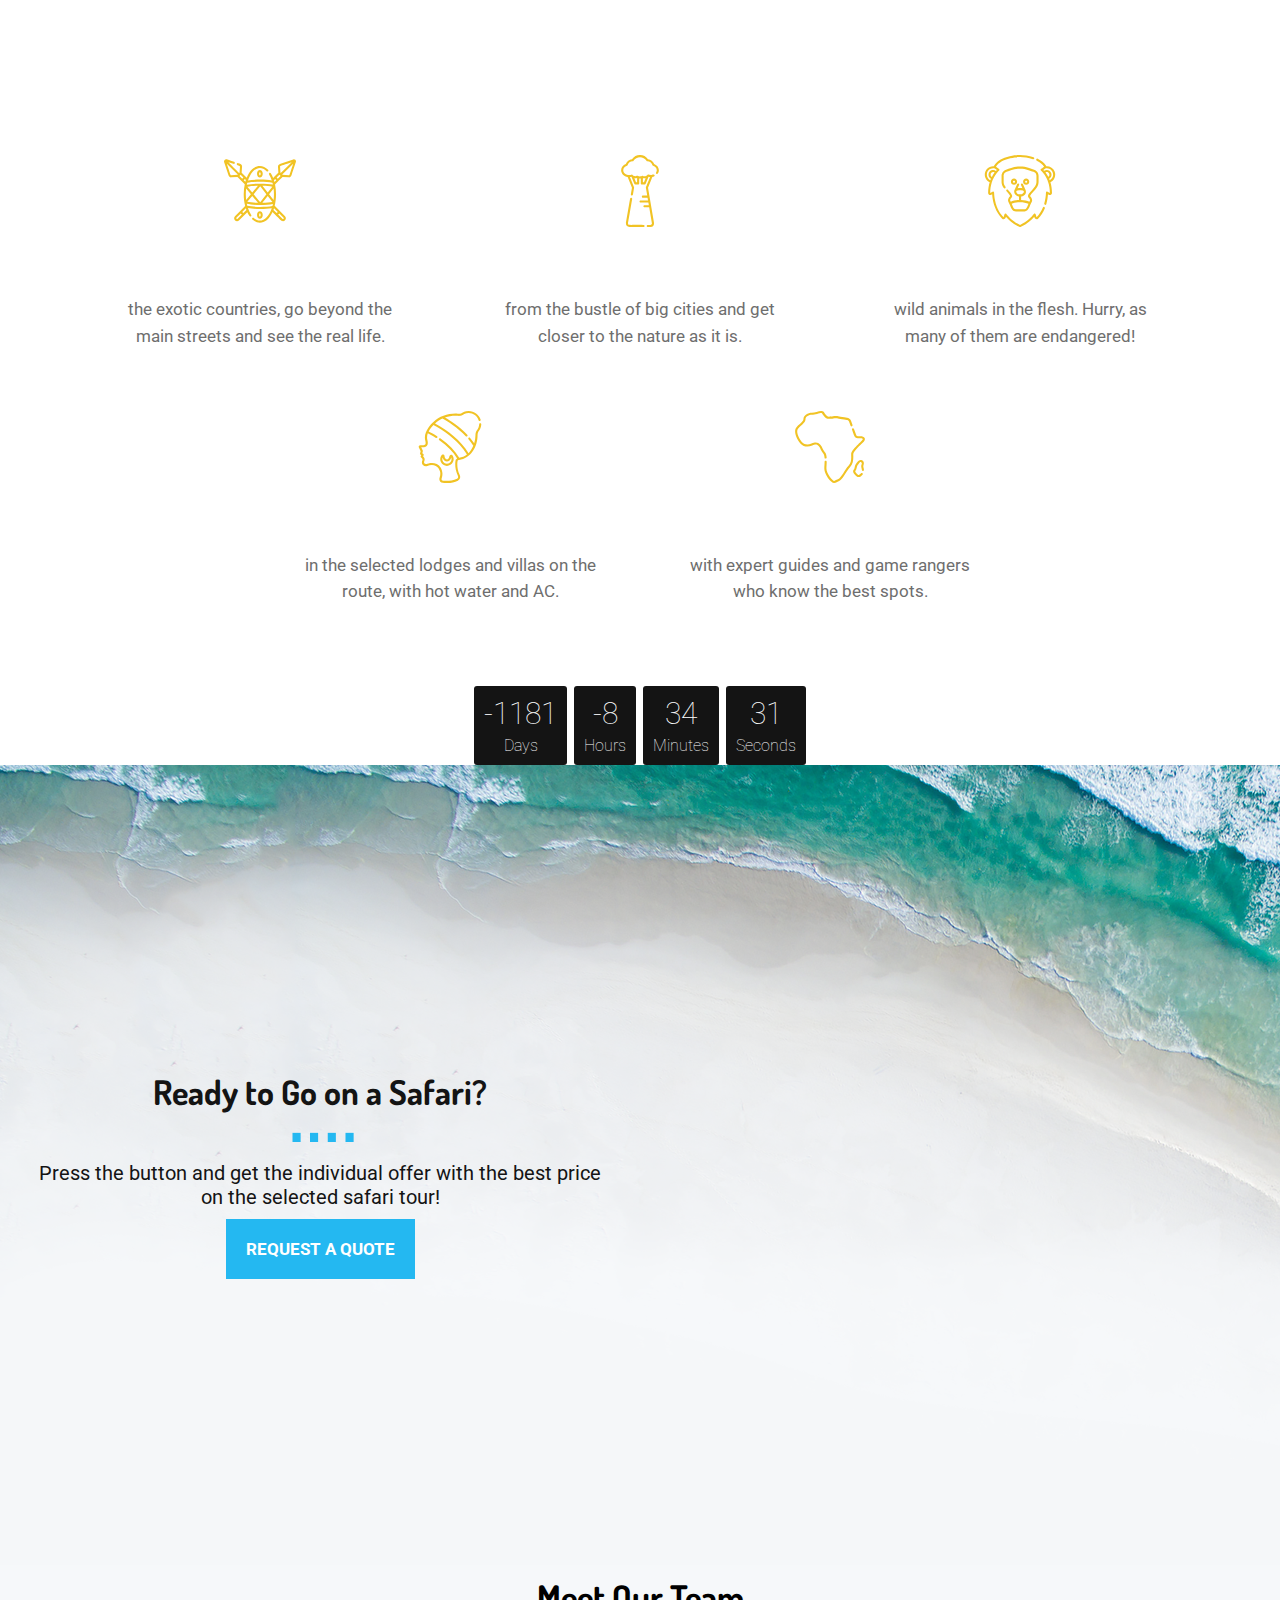
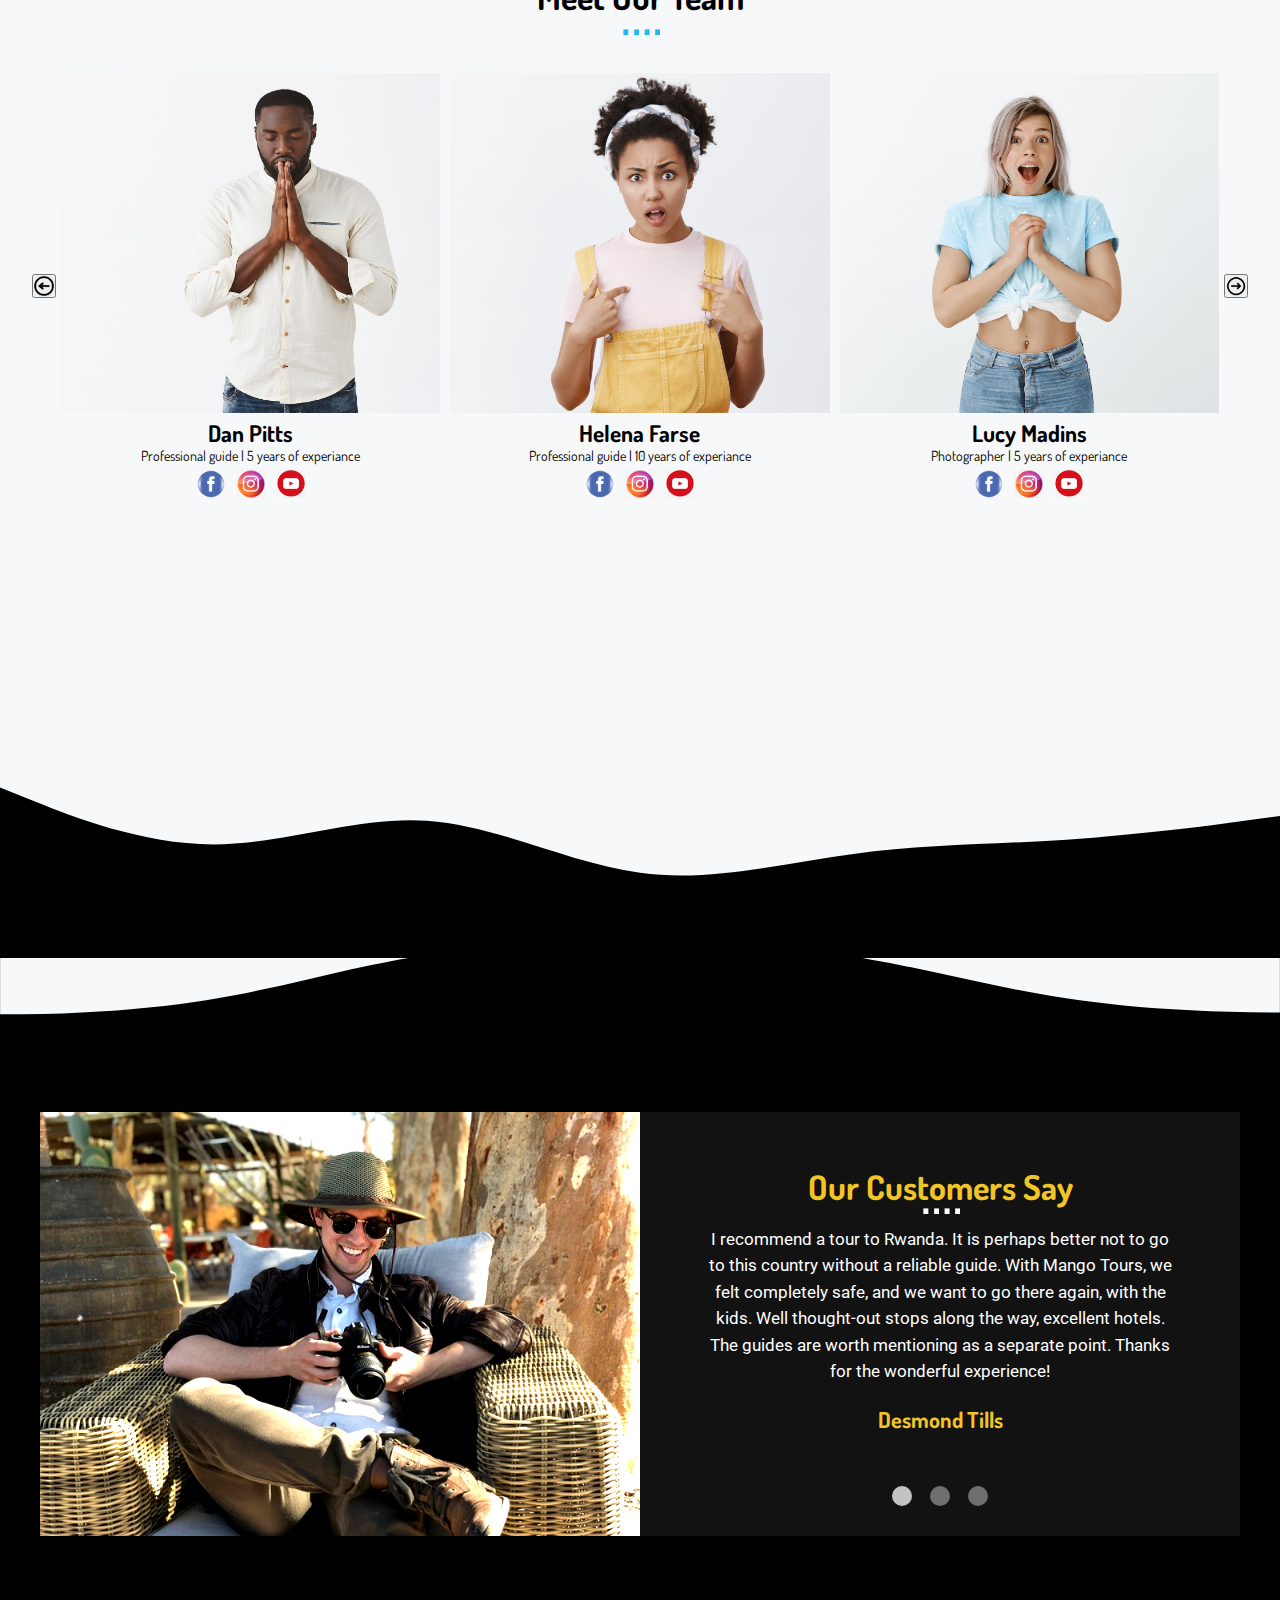
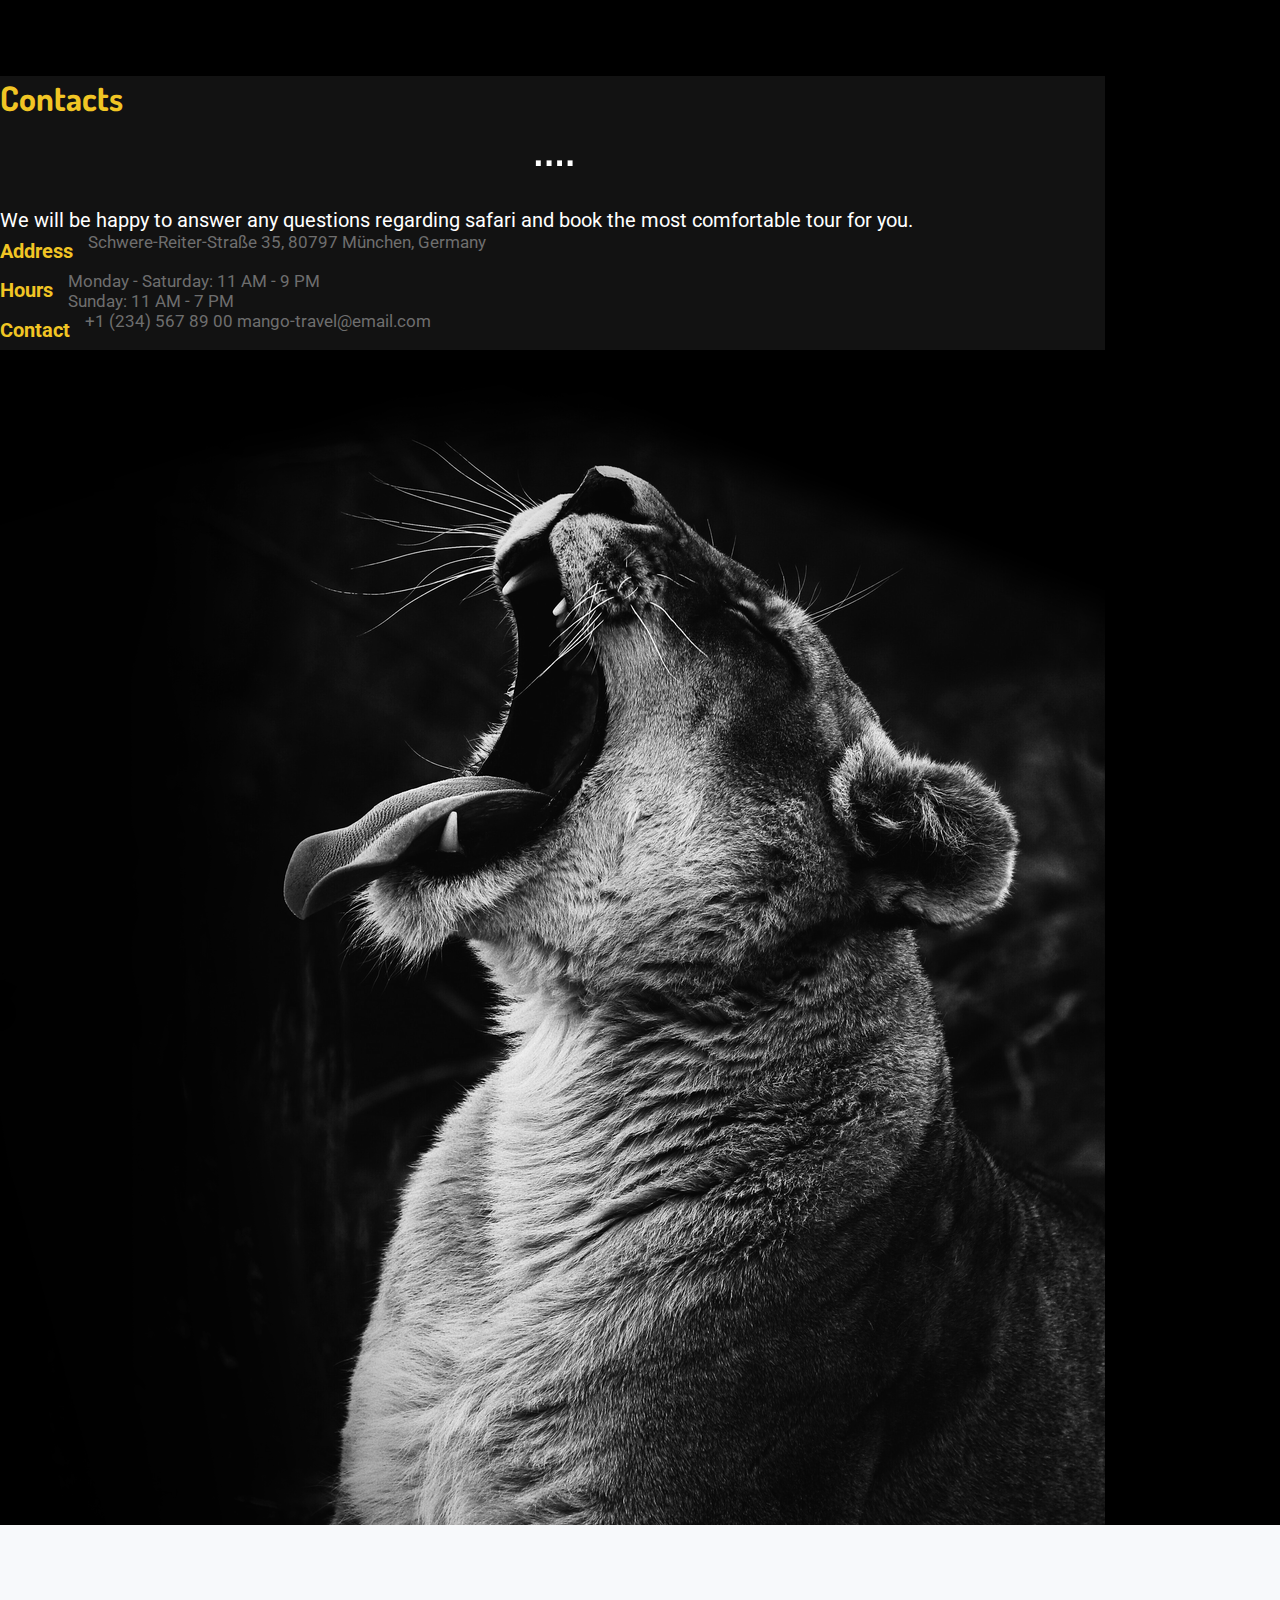
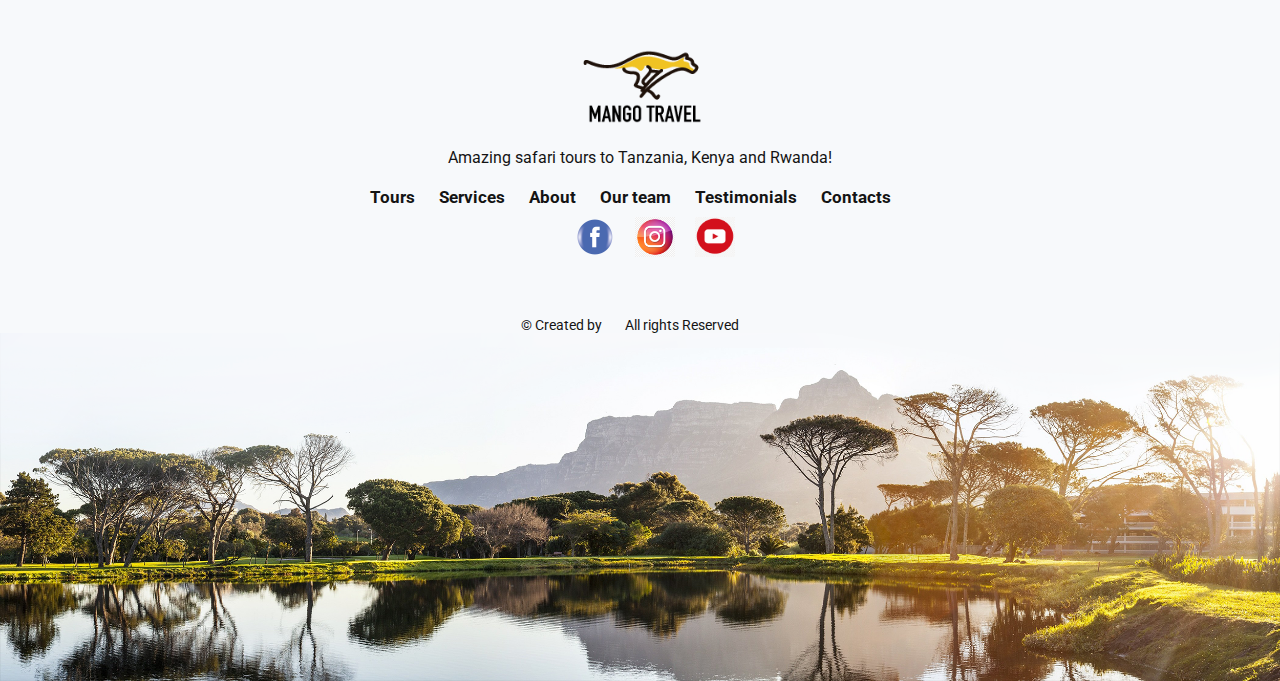
==== commit 32dd6c24: "corrected mistakes in block 9" ====
--- a/index.html
+++ b/index.html
@@ -413,9 +413,9 @@
                 <span class="dot">....</span>
             </div>
             <div class="reviews__image-slide">
-                <img class = "reviews__image active-image" src="img/photographer.jfif" alt="Photographer"></img> 
-                <img class = "reviews__image" src="img/elefant.jfif" alt="Elefant"></img>
-                <img class = "reviews__image" src="img/in-car.jfif" alt="In car"></img>
+                <img class = "reviews__image active-image" src="img/photographer.jfif" alt="Photographer">
+                <img class = "reviews__image" src="img/elefant.jfif" alt="Elefant">
+                <img class = "reviews__image" src="img/in-car.jfif" alt="In car">
             </div>
             <div class="reviews-content">
             <div class="reviews__slides">
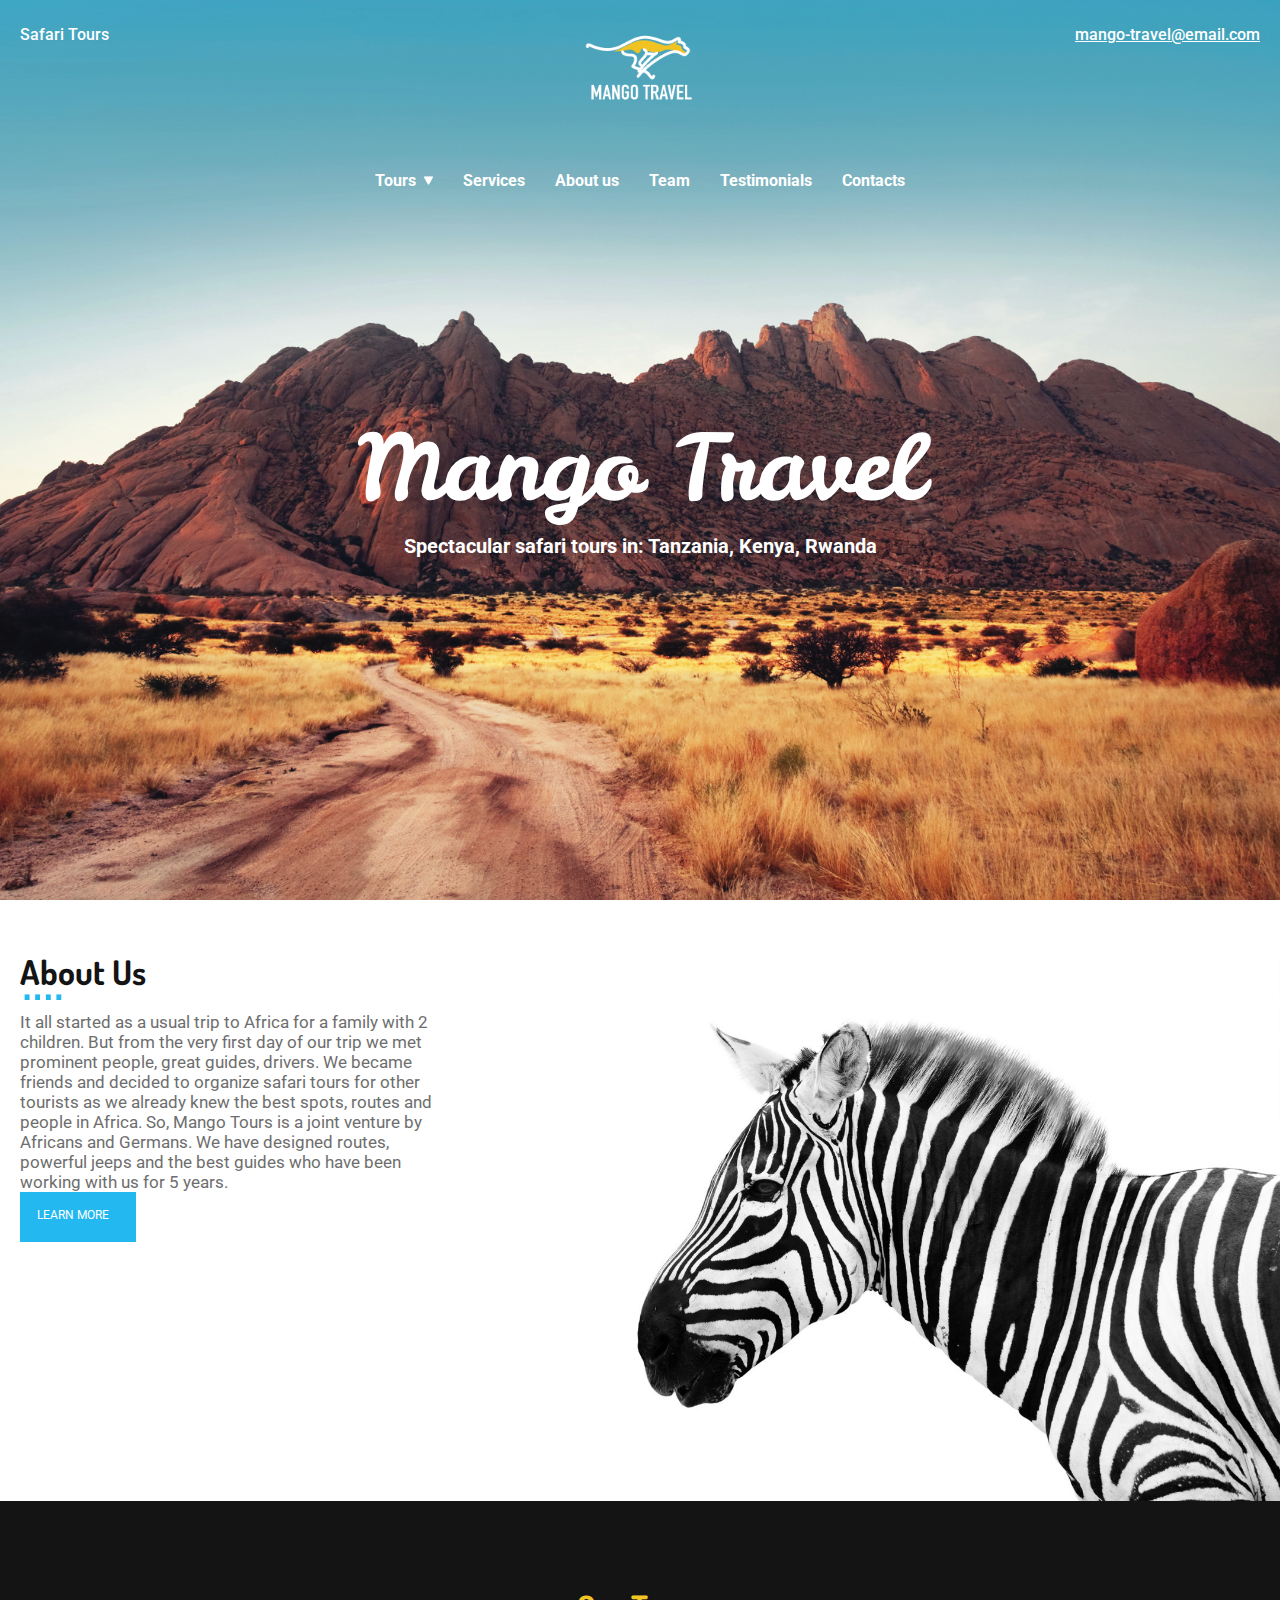
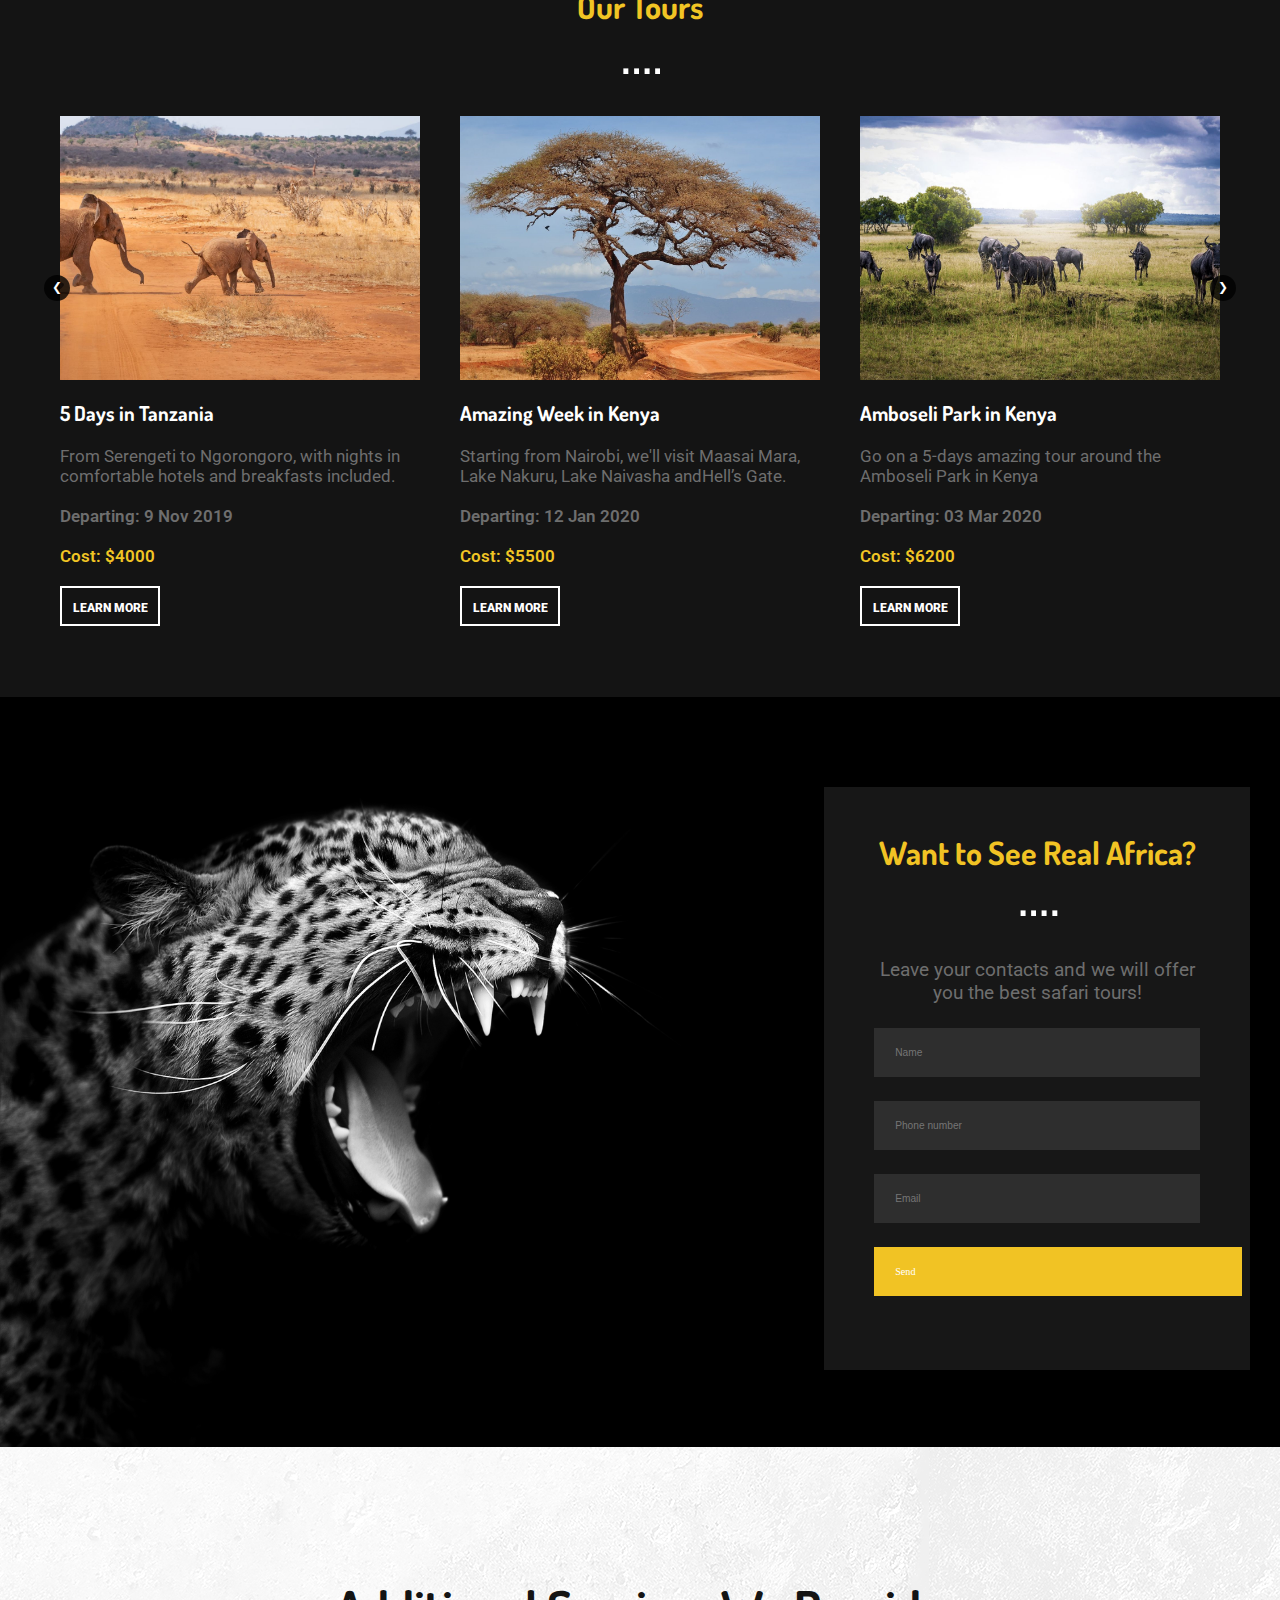
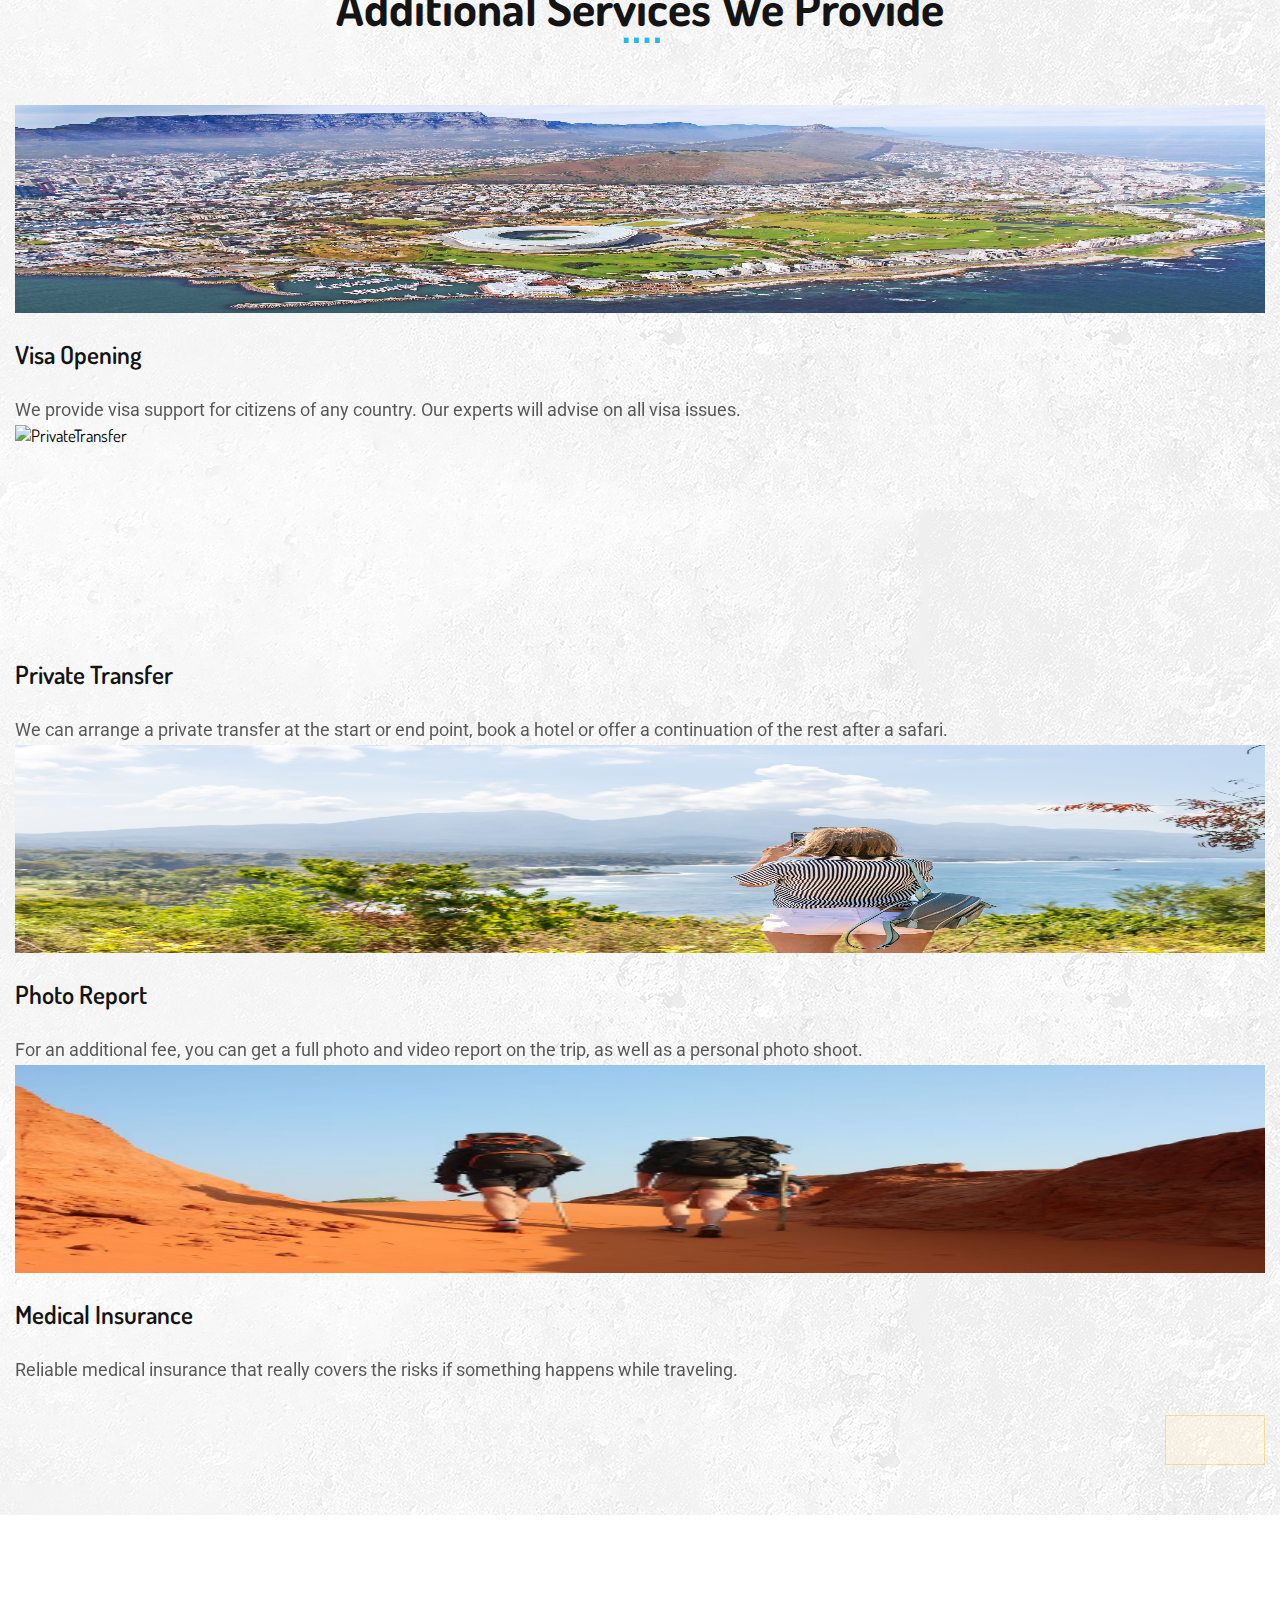
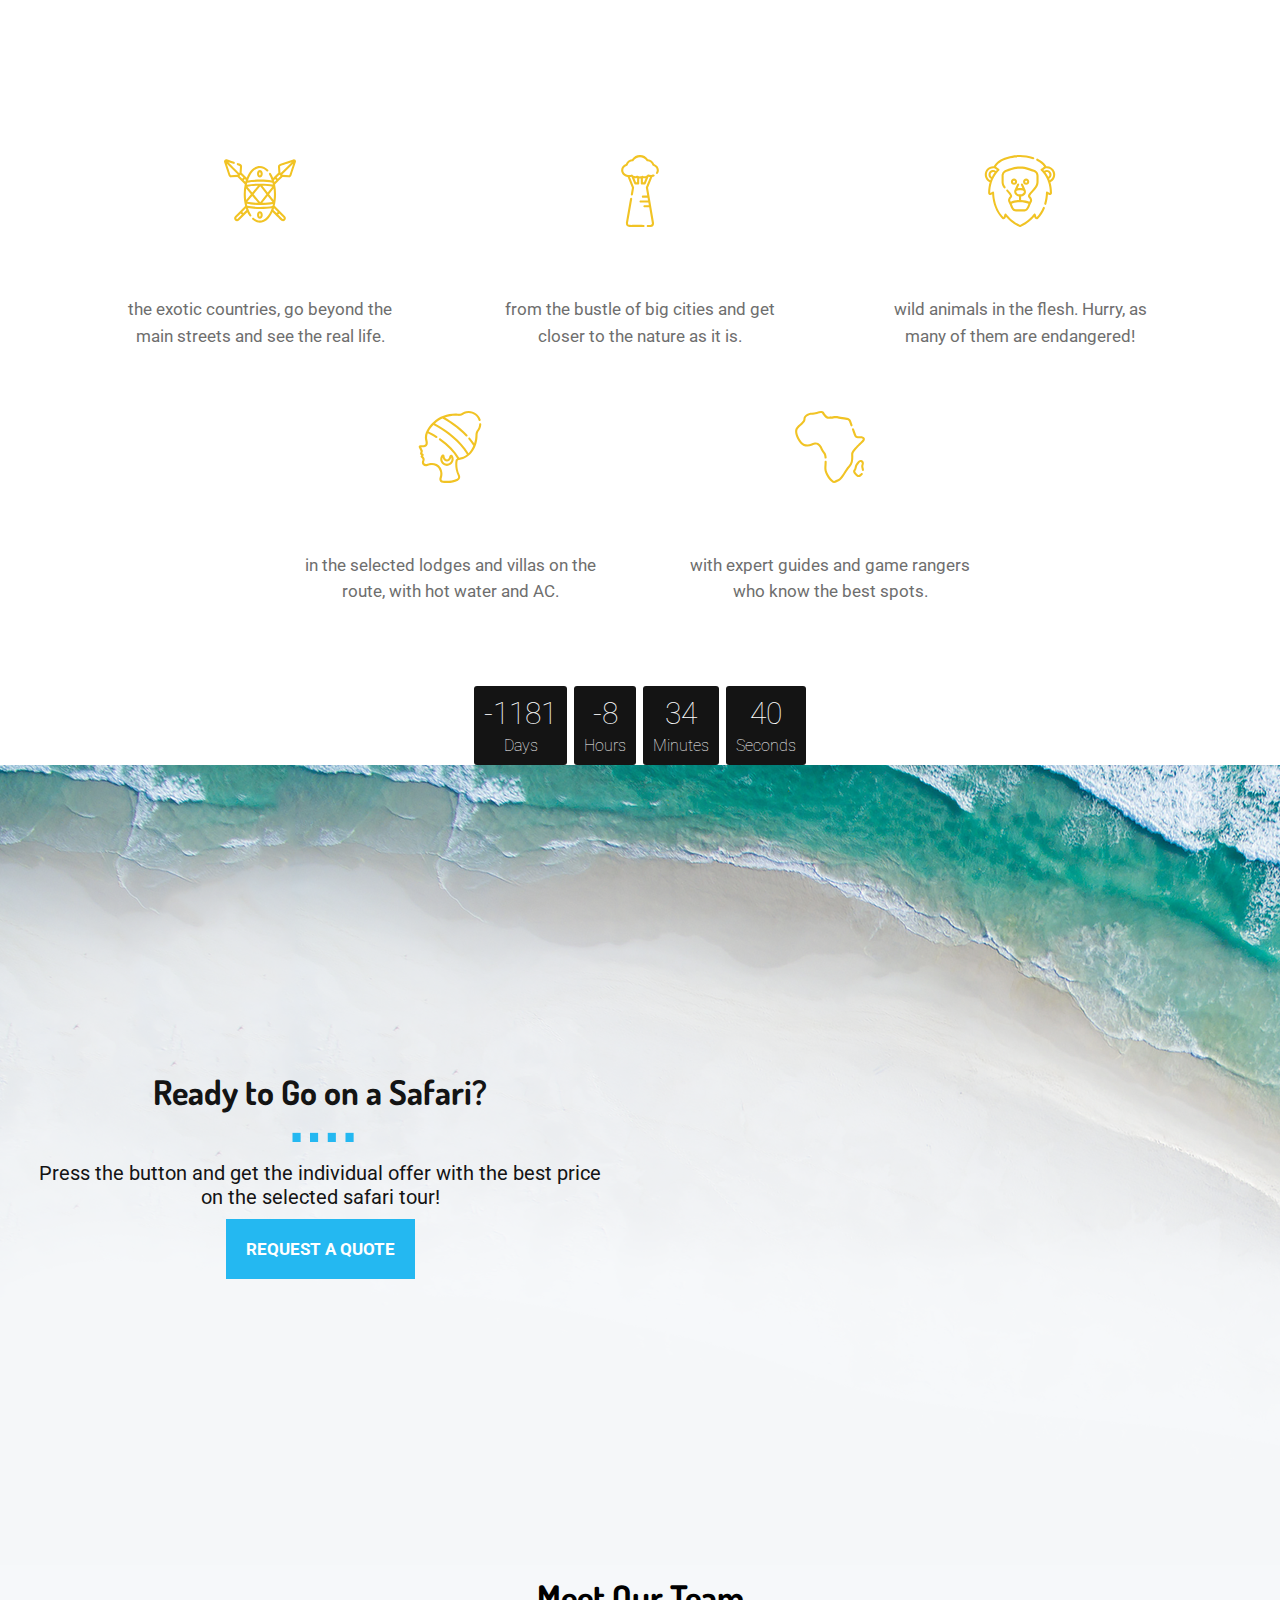
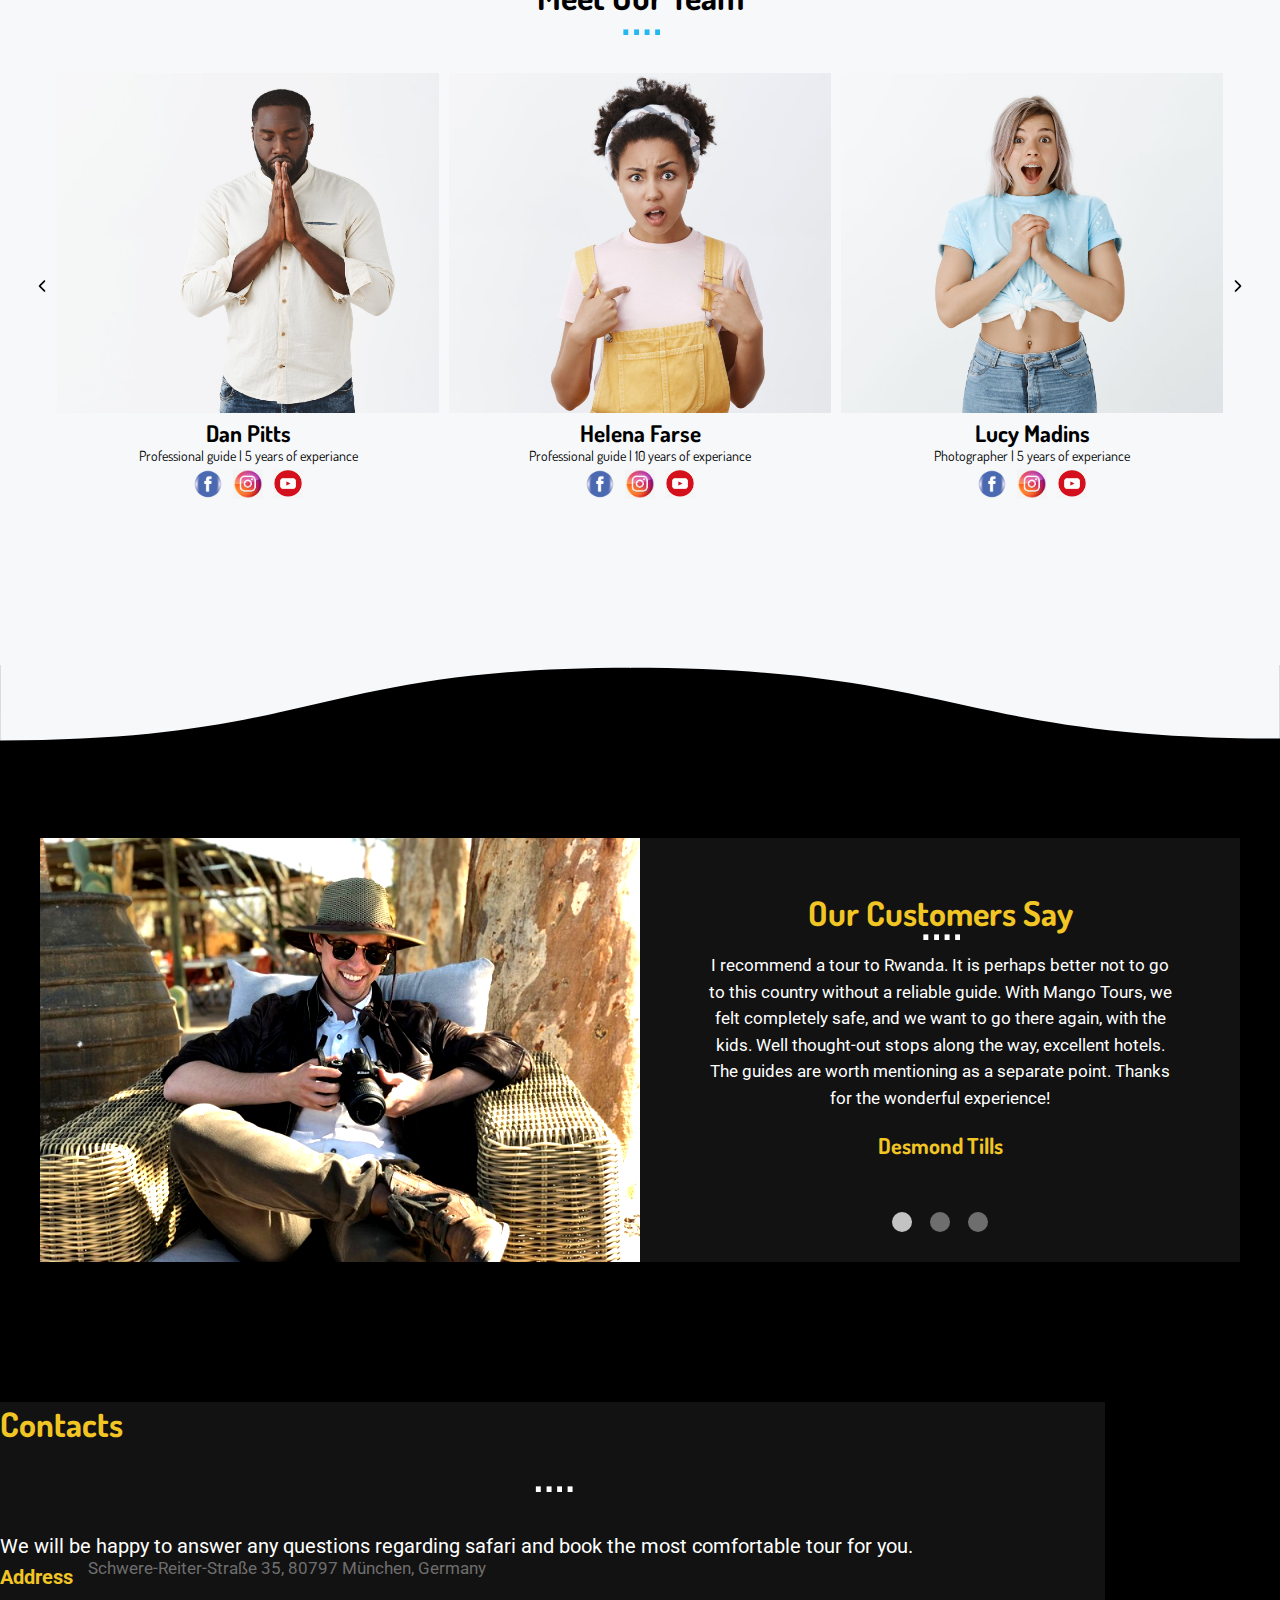
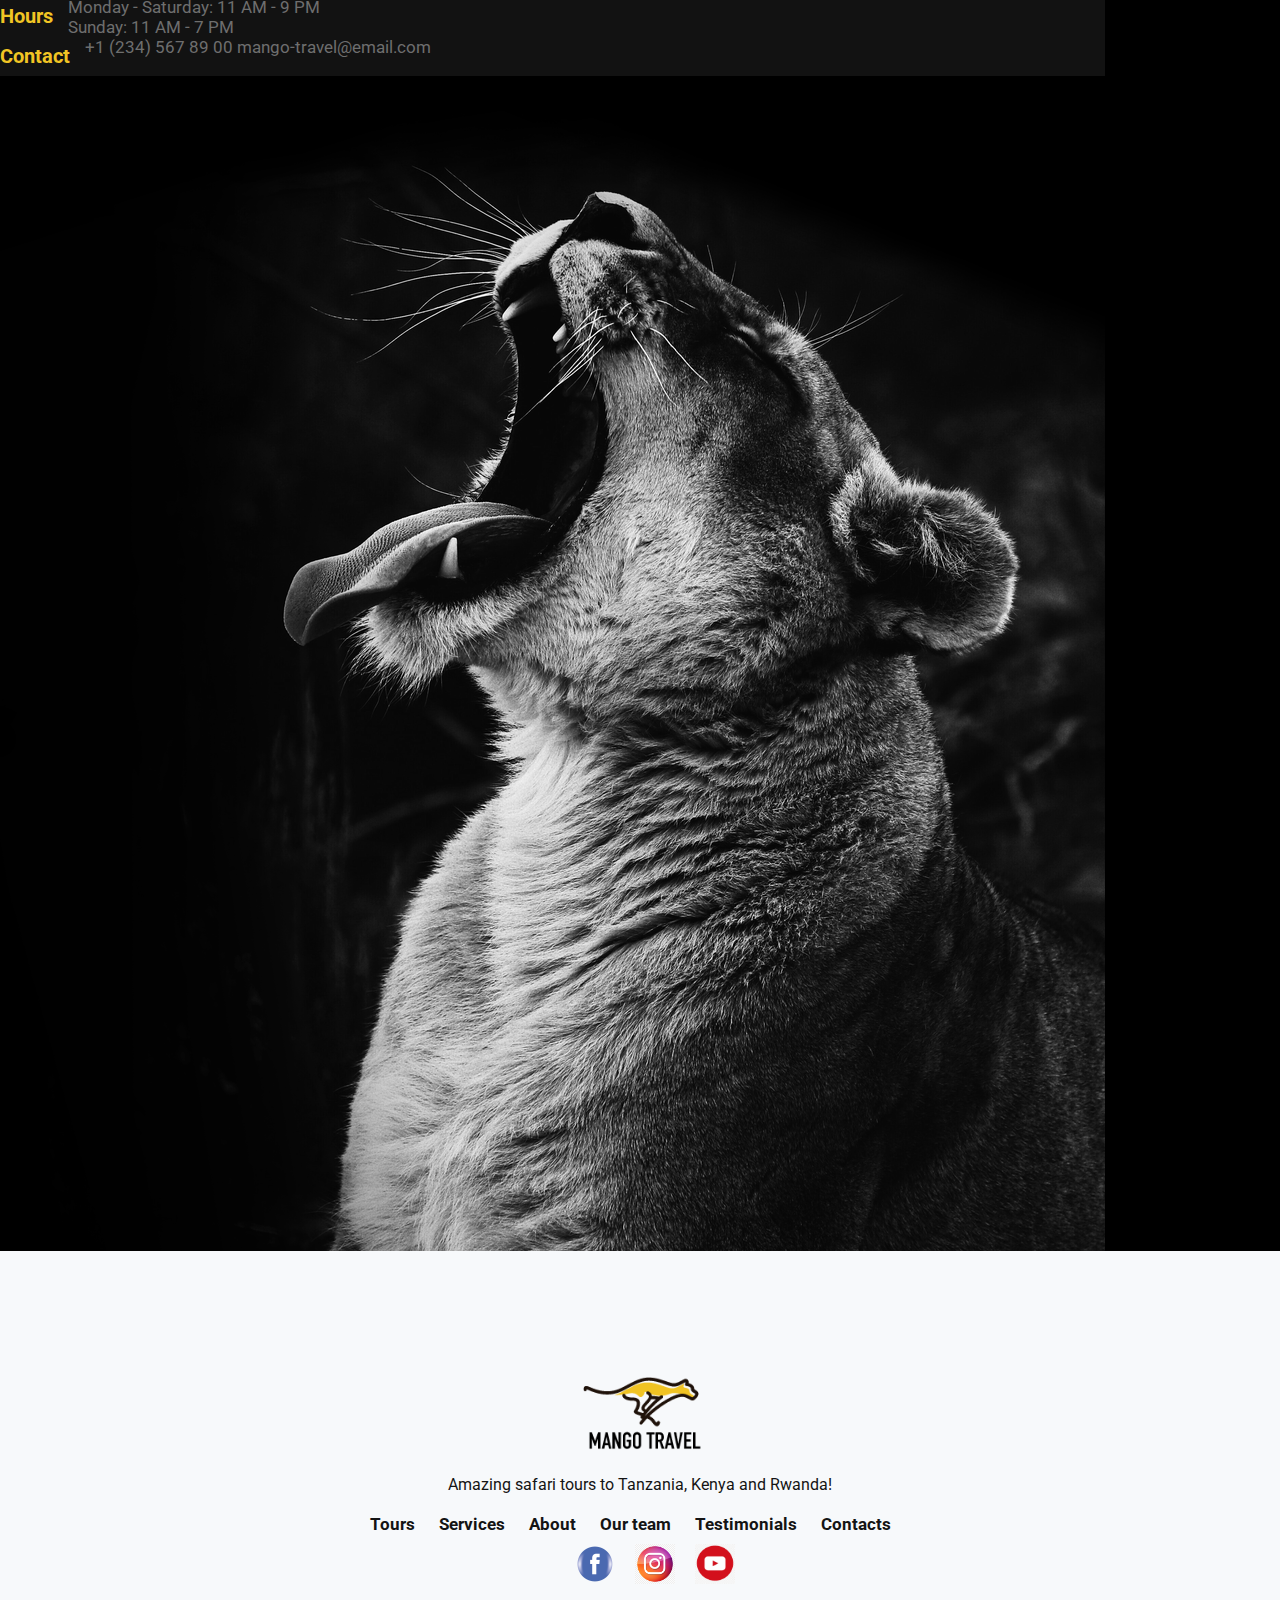
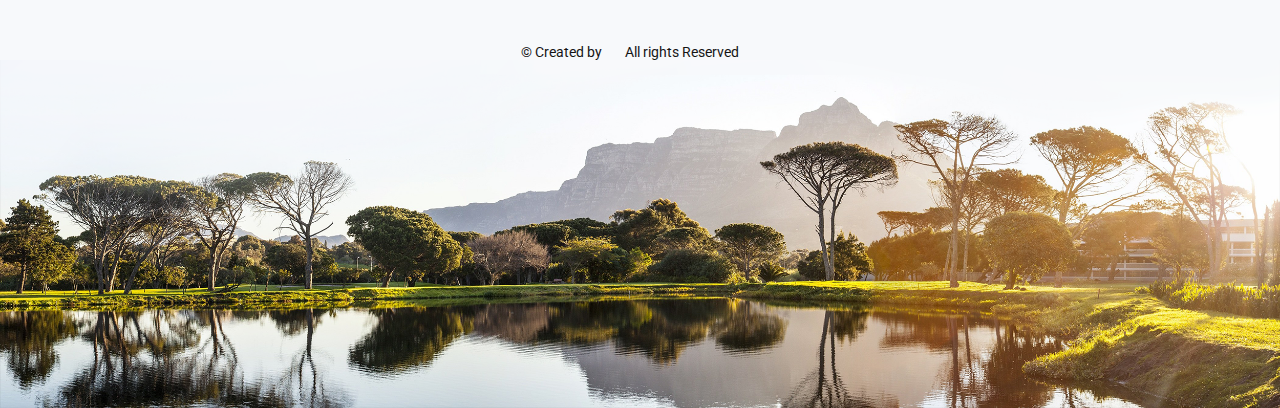
==== commit a487a871: "corrected maybe last mistakes in team carousel" ====
--- a/index.html
+++ b/index.html
@@ -385,8 +385,6 @@
                 <h2 class="team__title">Meet Our Team</h2>
                 <span class="team__dots">....</span>
             </div>
-
-
             <div class="team__carousel-items">
                 <button class="team-carousel__prev button_team_carousel"><img src="img/team-button-back.png"
                         alt="button back"></button>
@@ -394,10 +392,9 @@
                 <button class="team-carousel__next button_team_carousel"><img src="img/team-button-next.png"
                         alt="button next"></button>
             </div>
-            <div class="team__footer-wave">
+            <!-- <div class="team__footer-wave">
                 <img src="img/team-footer-wave.svg" alt="Wave footer">
-            </div>
-
+            </div> -->
         </section>
         <!-- Roman Sitko- Meet Our Team – Block8 -->
 
--- a/css/index.css
+++ b/css/index.css
@@ -7,7 +7,7 @@
 @import url(additional_block.css);
 @import url(reasons.css);
 @import url(ready-to-go.css);
-@import url(carousel_team.css);
+@import url(our_team.css);
 @import url(wave.css);
 @import url(reviews.css);
 @import url(contacts.css);
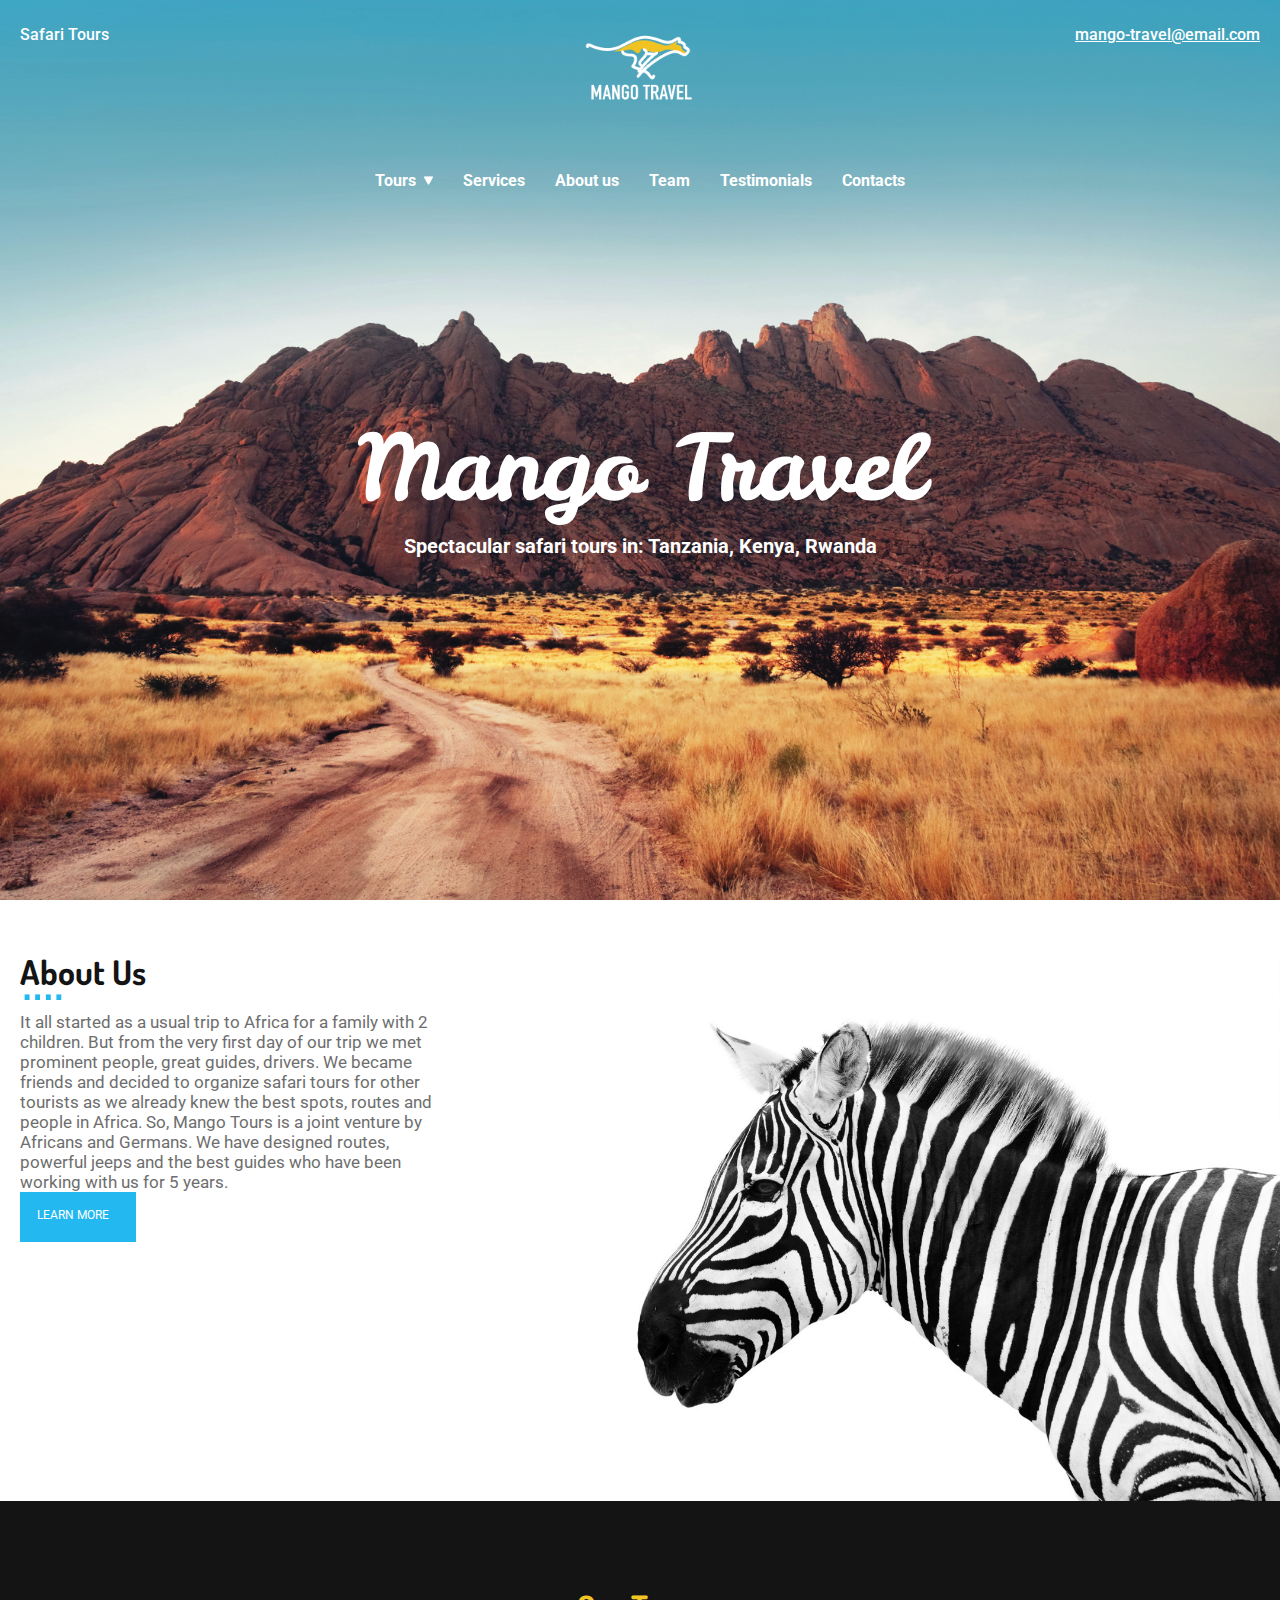
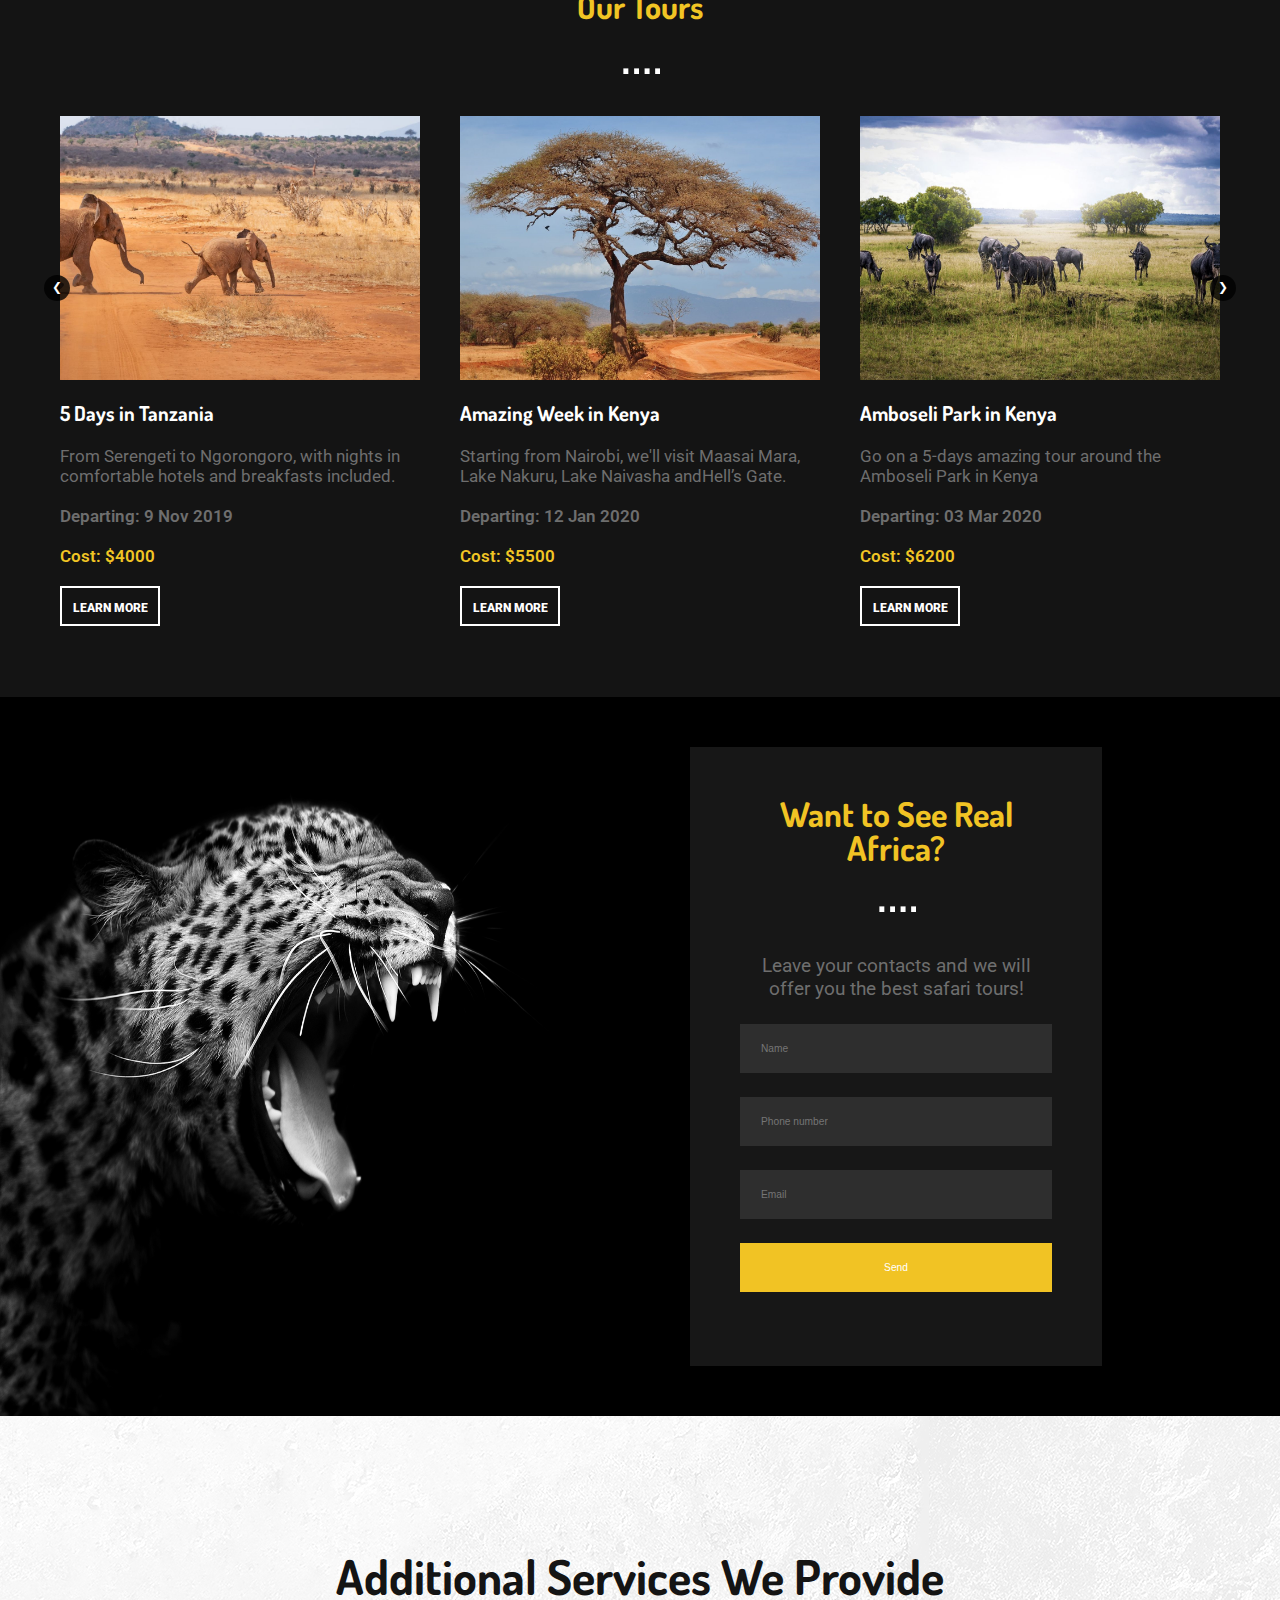
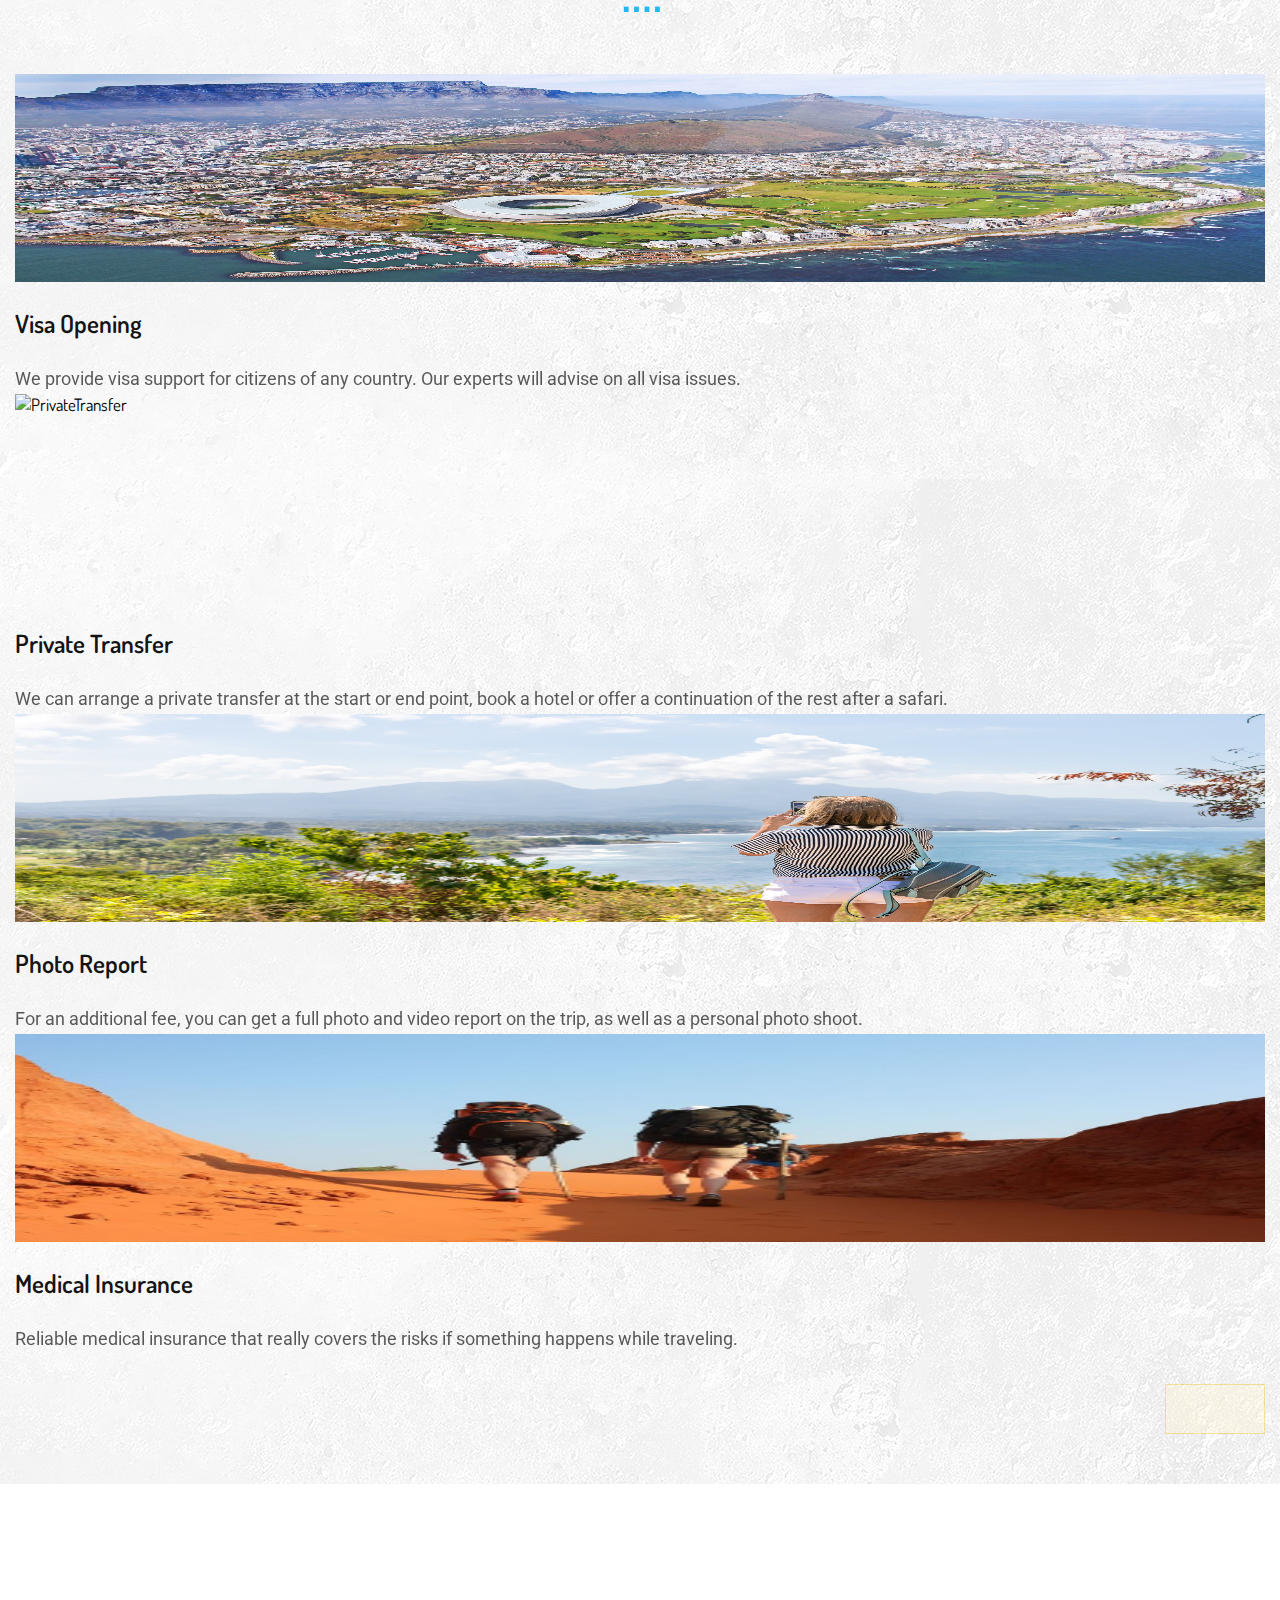
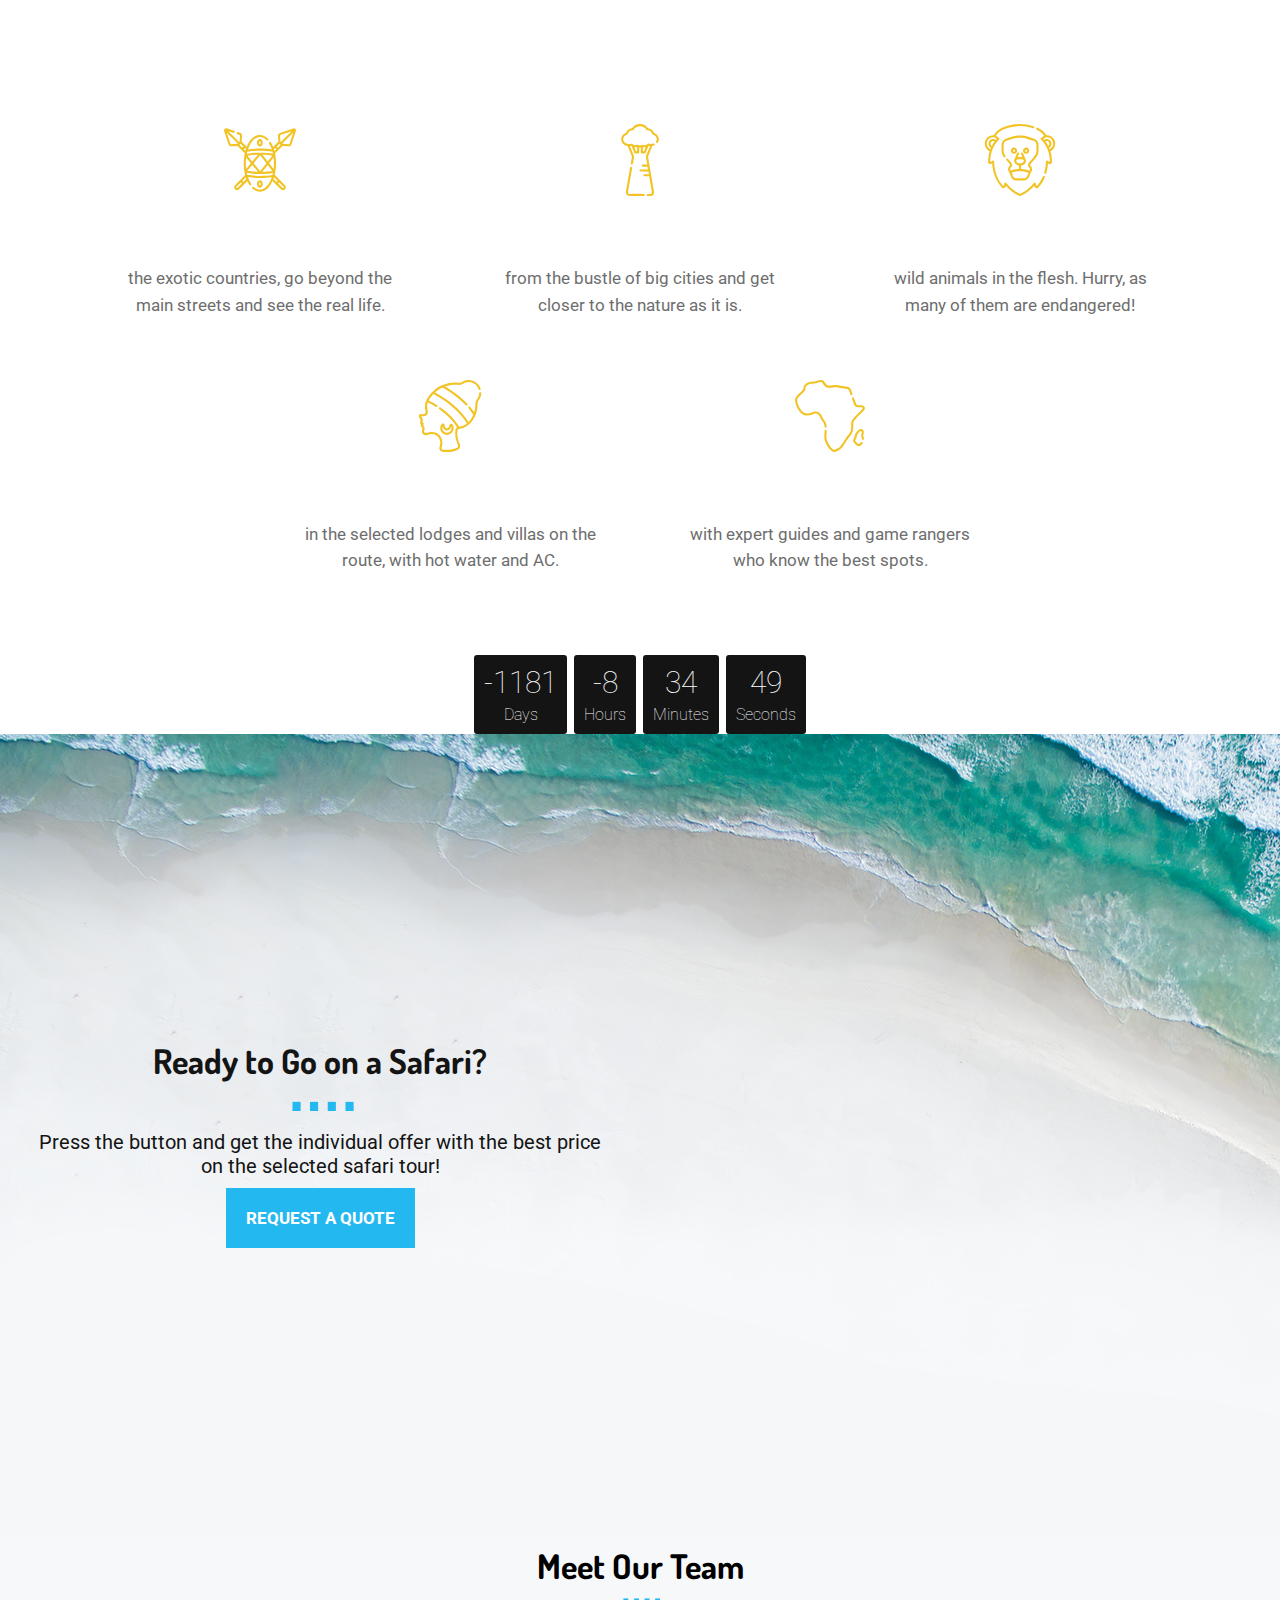
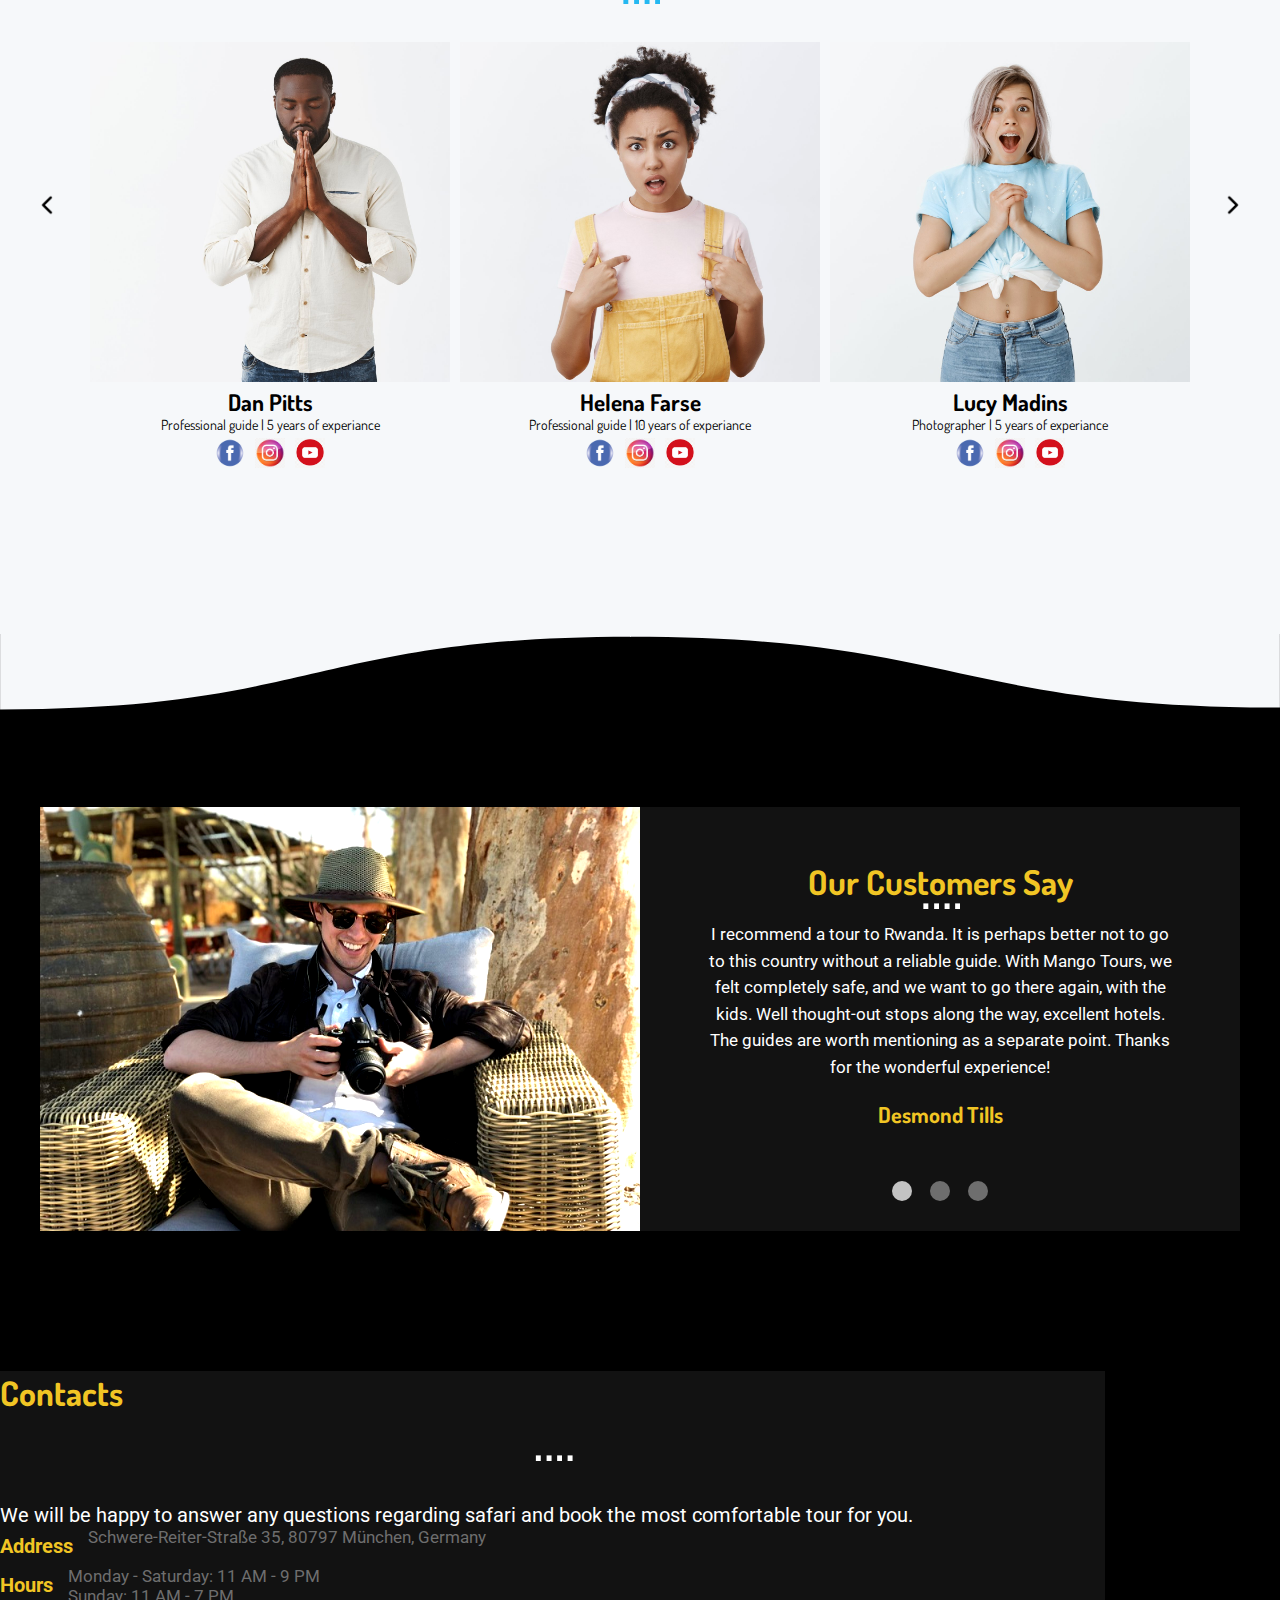
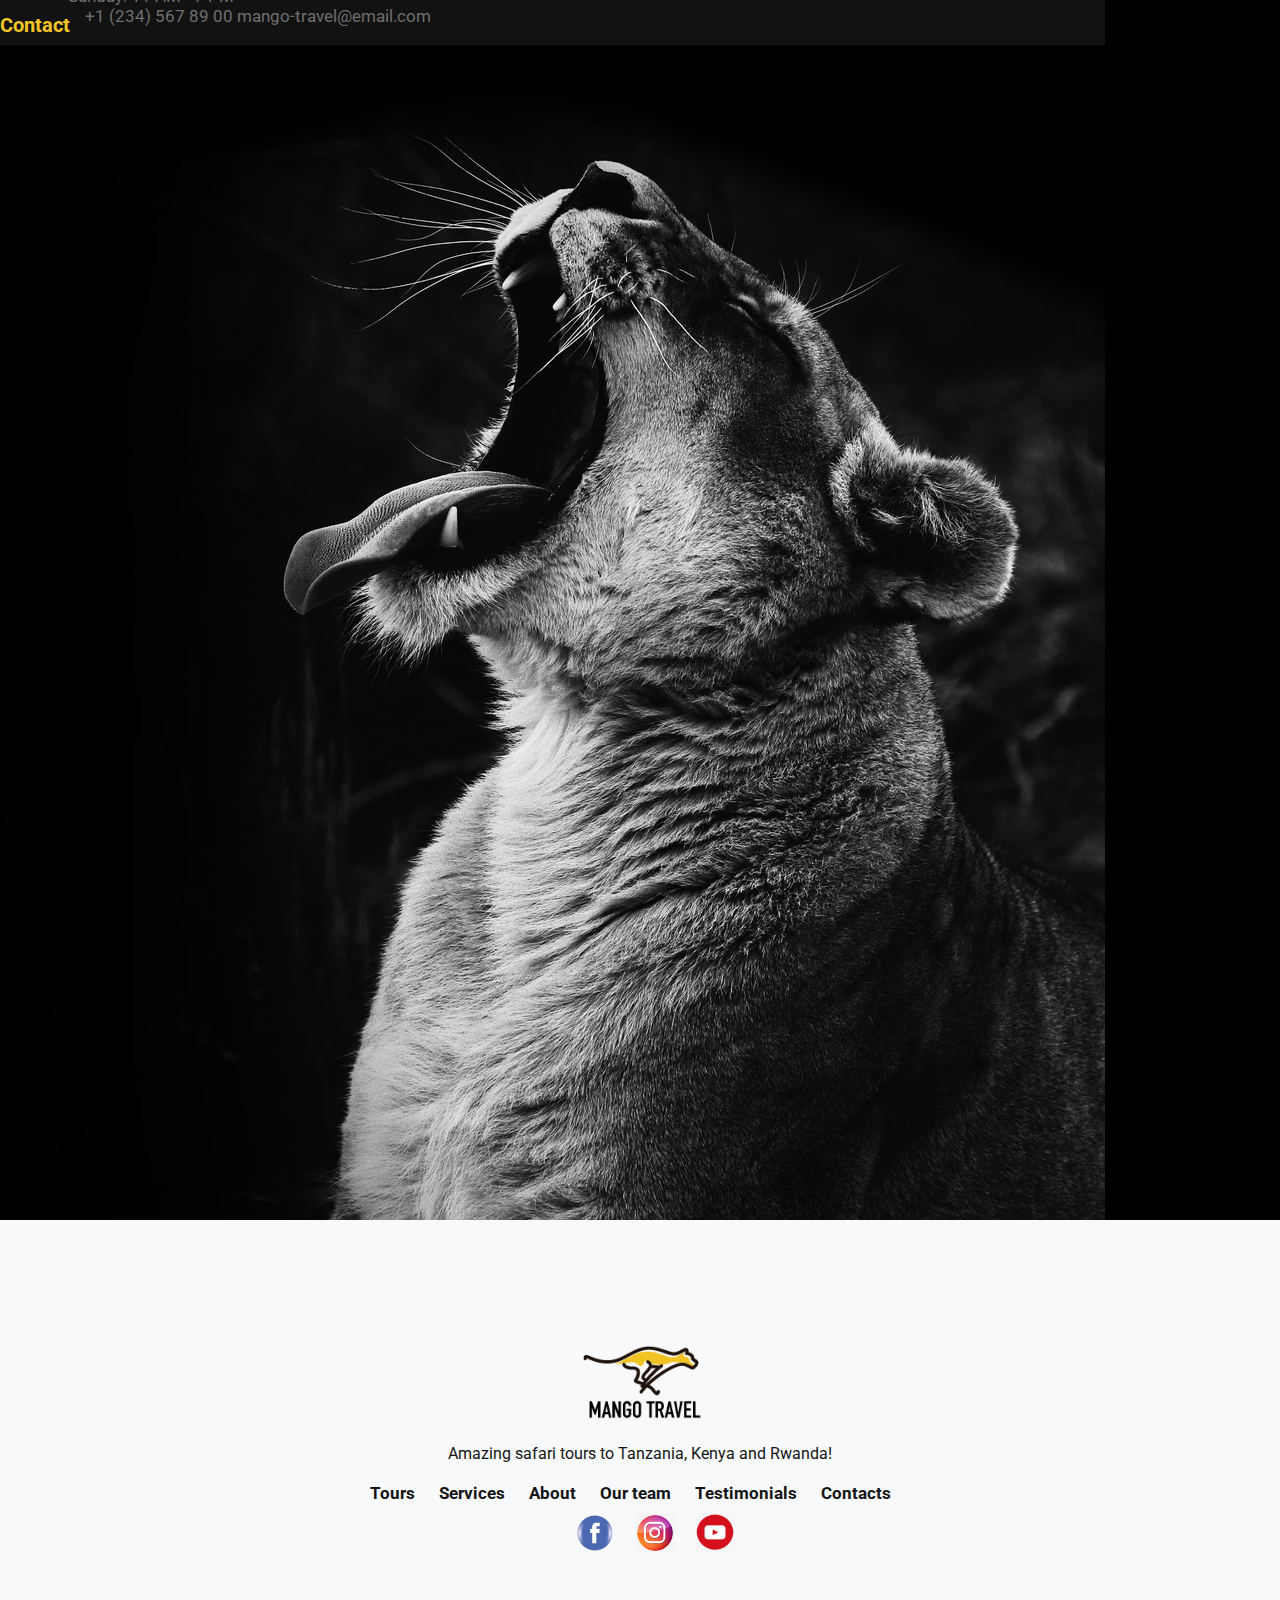
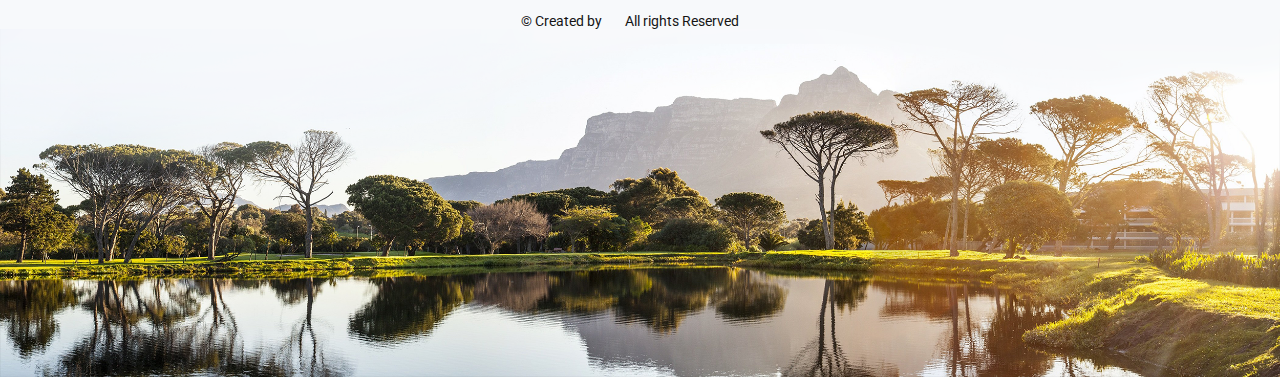
==== commit 693a96ac: "worked in our_team.css" ====
--- a/index.html
+++ b/index.html
@@ -380,7 +380,7 @@
         <!-- Lybomur Datsenko - Ready to Go on a Safari? Zapyt – Block7 -->
 
         <!-- Roman Sitko- Meet Our Team – Block8 -->
-        <section class="team__list container__team" id="team">
+        <section class="team__section container__team" id="team">
             <div class="team__header">
                 <h2 class="team__title">Meet Our Team</h2>
                 <span class="team__dots">....</span>
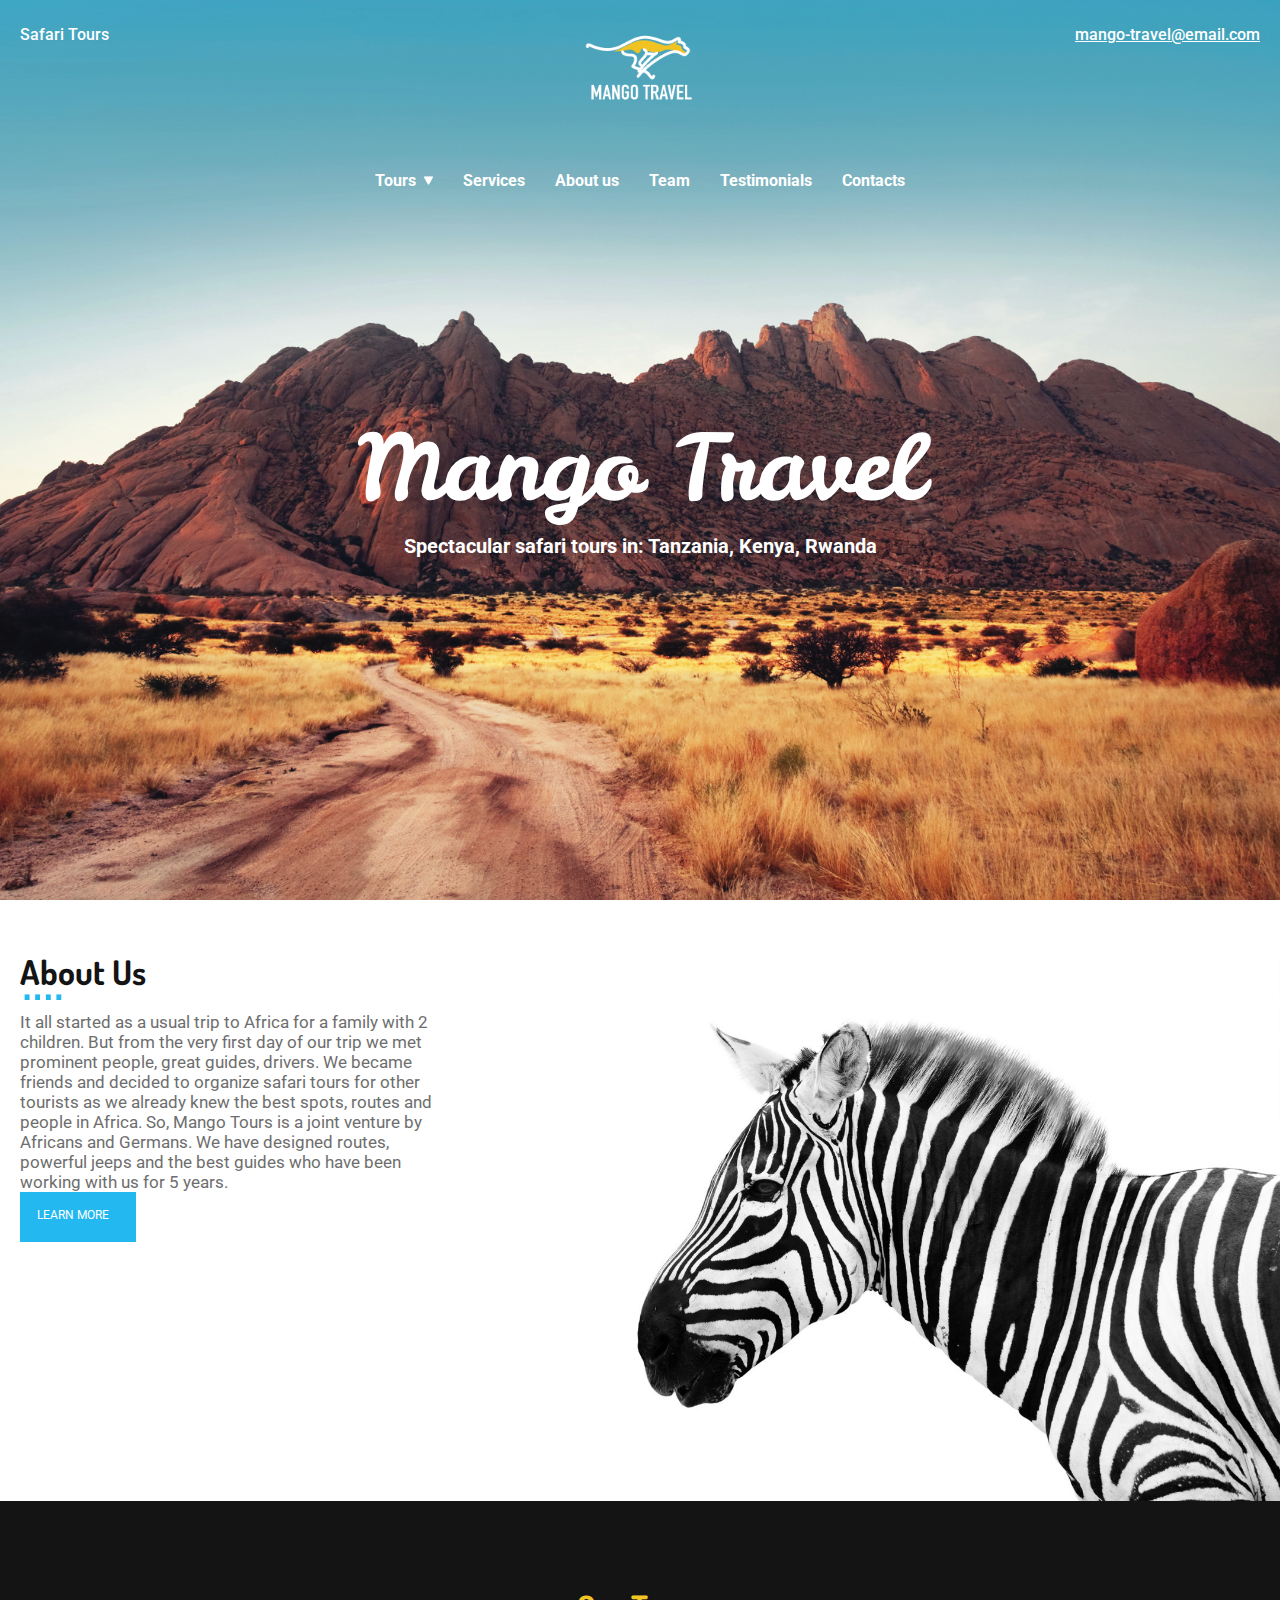
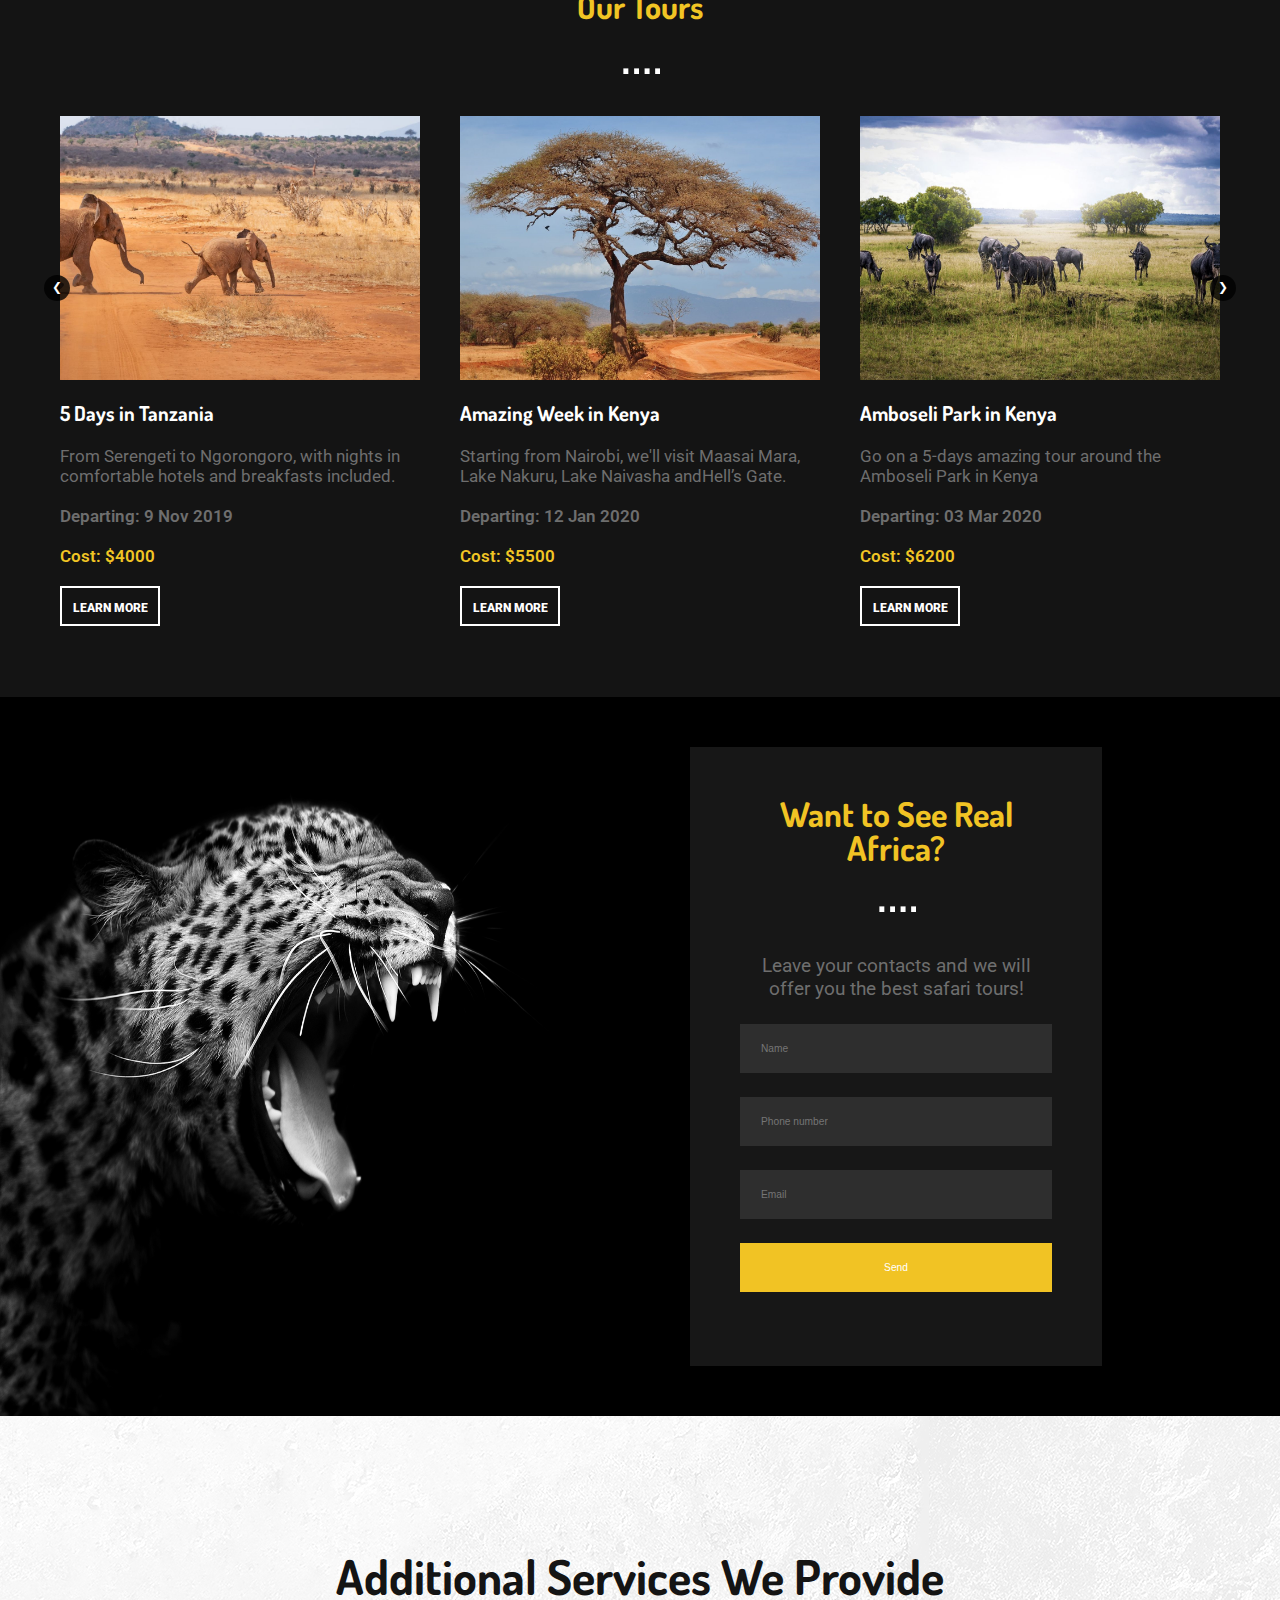
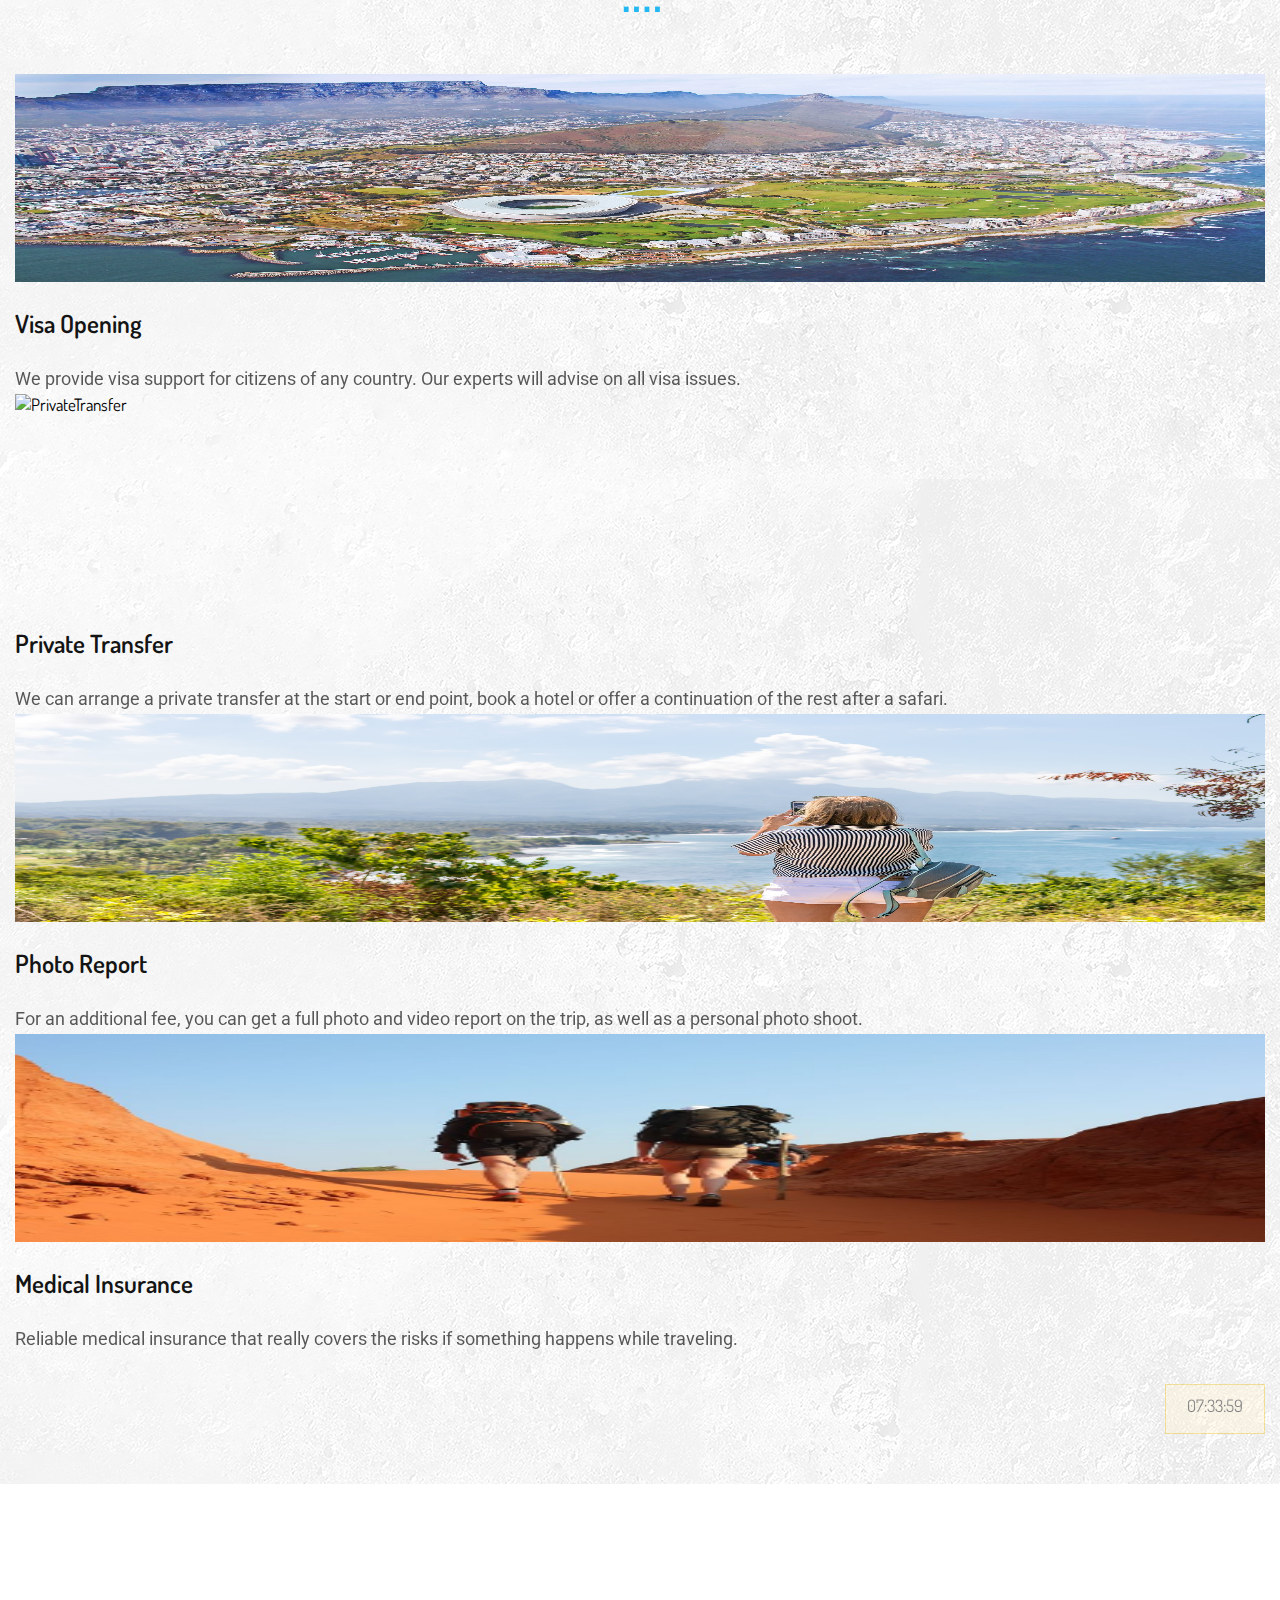
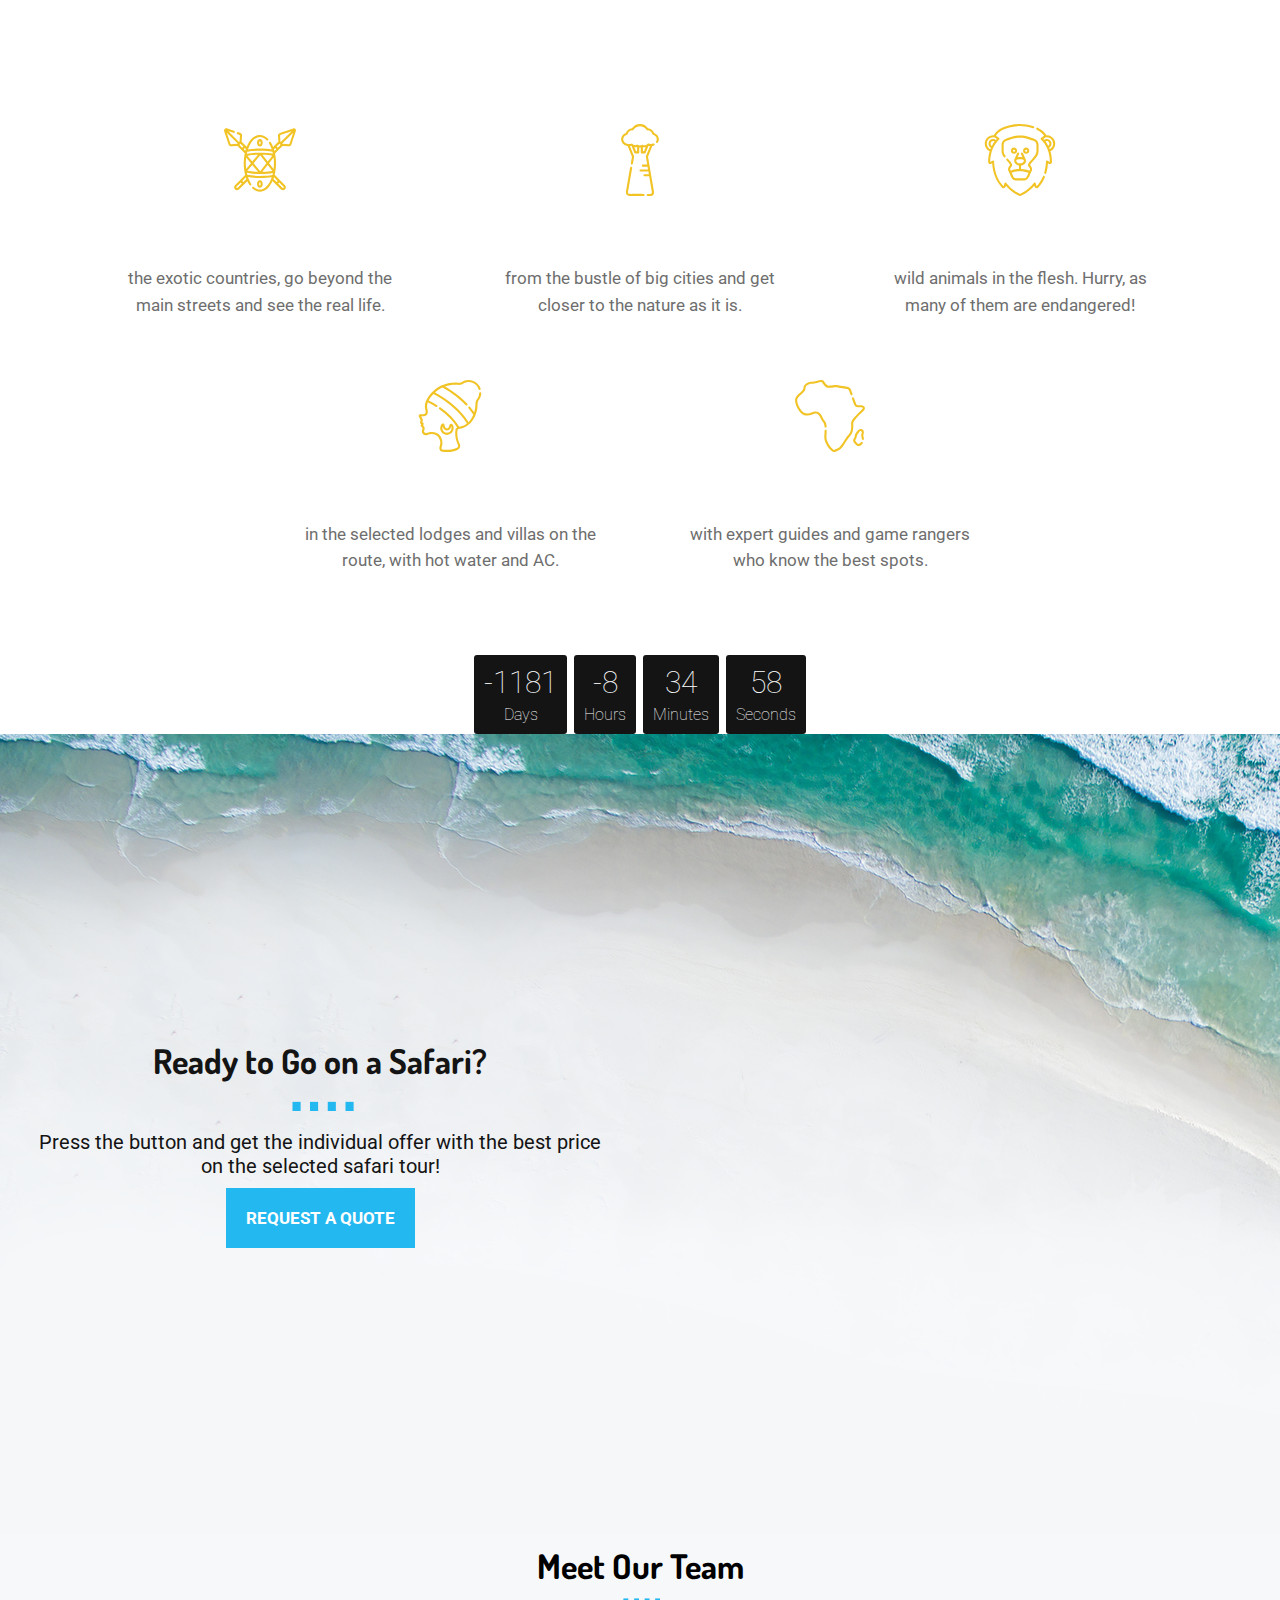
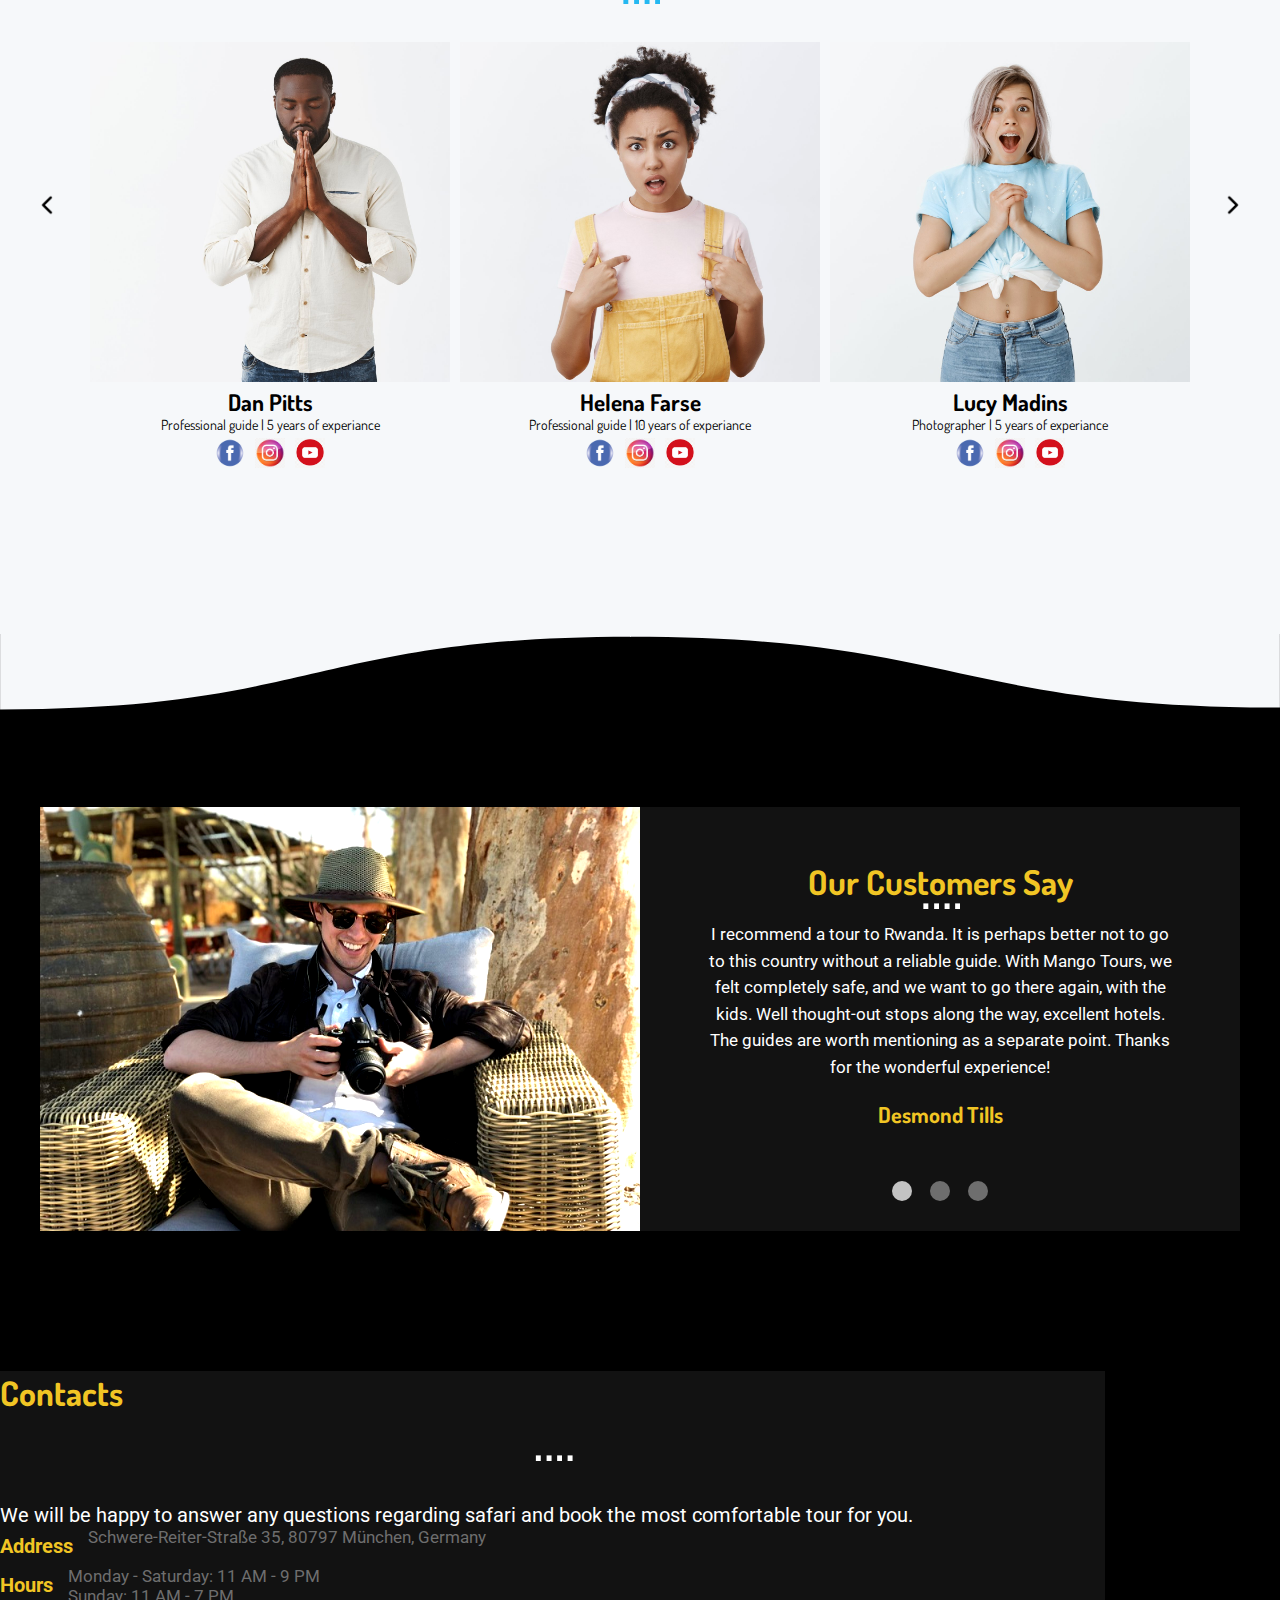
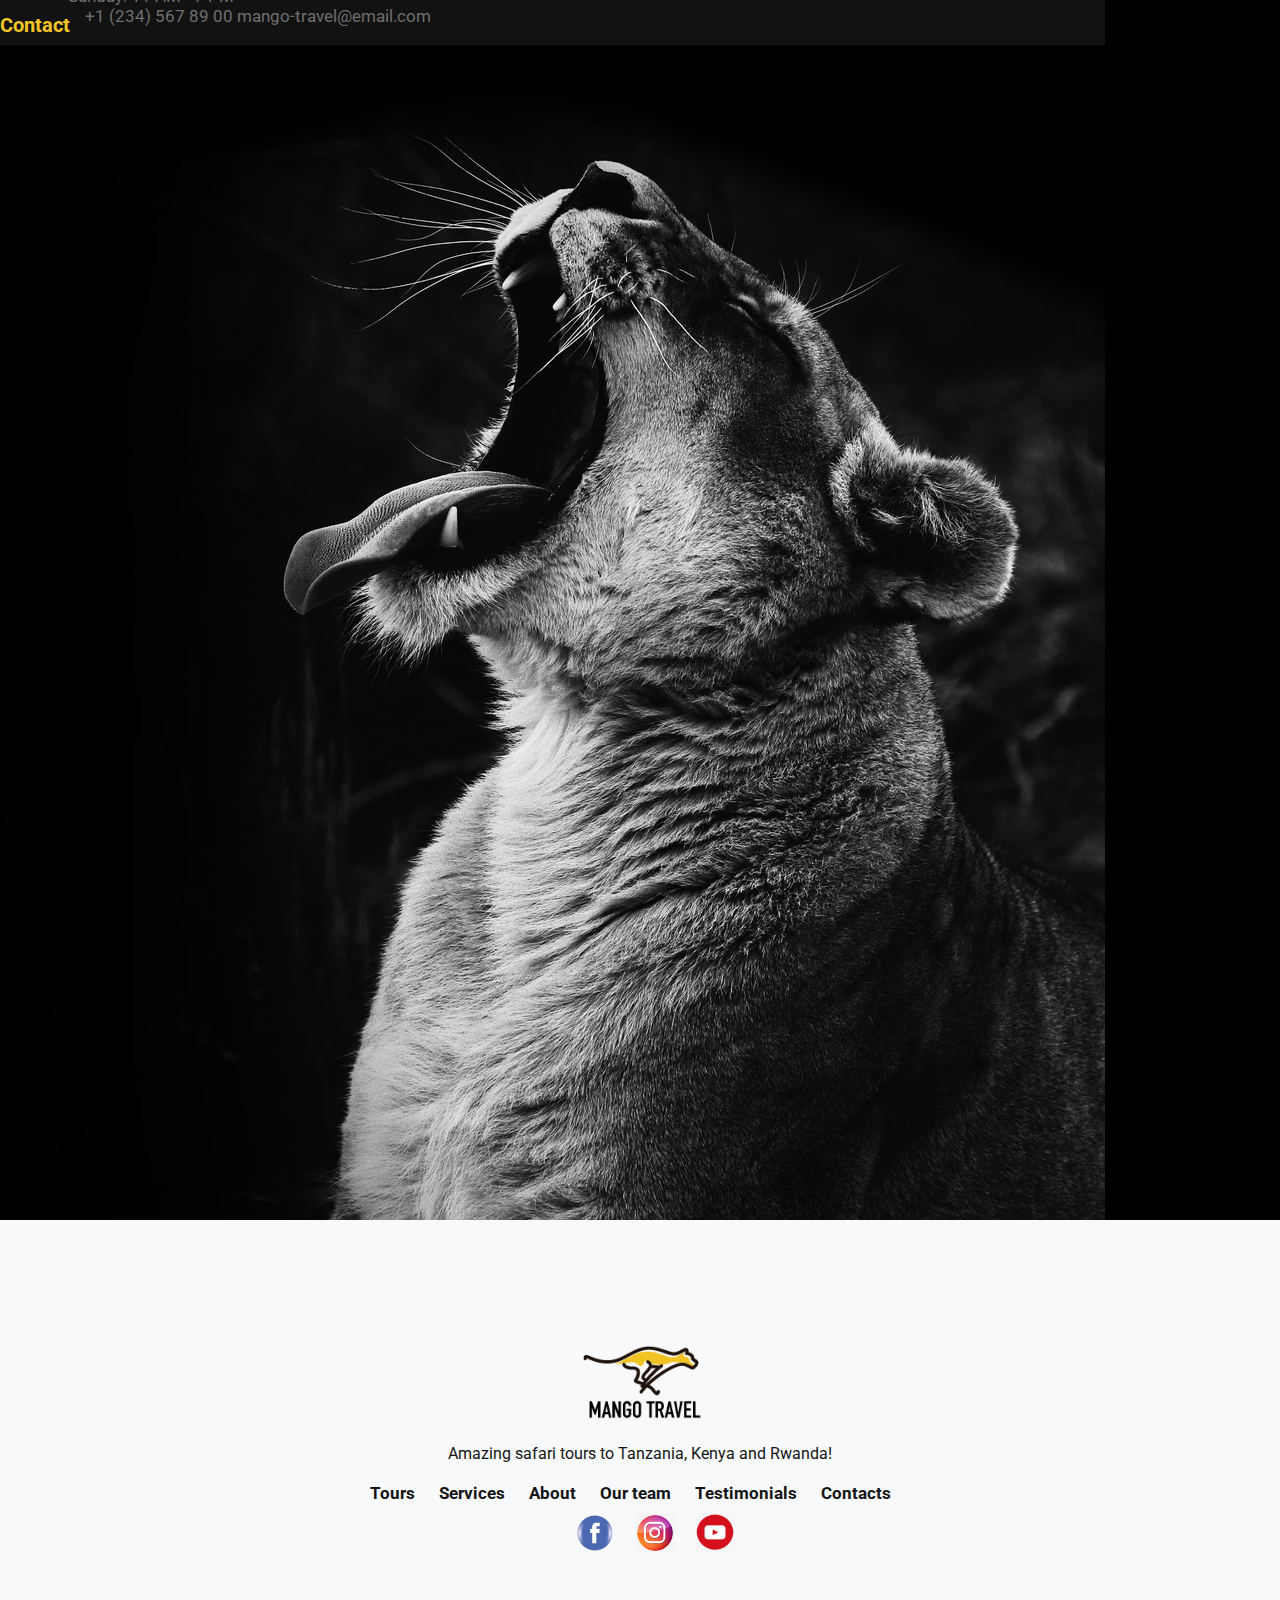
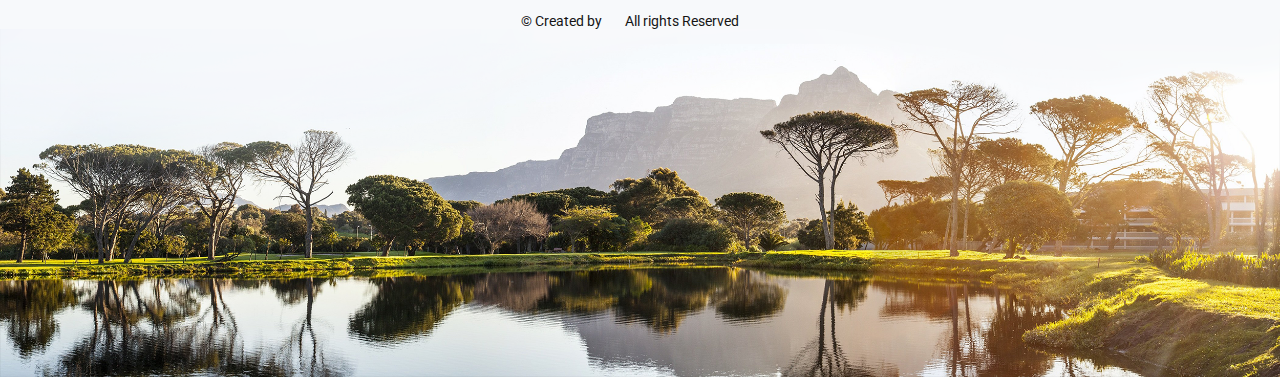
==== commit ce22a981: "add js to contact_user_form" ====
--- a/index.html
+++ b/index.html
@@ -554,6 +554,7 @@
         crossorigin="anonymous"></script>
     <script src="js/reviews.js"></script>
     <script src="js/team_carousel.js"></script>
+    <script src="js/contact_user_form_check_email.js"></script>
 </body>
 
 </html>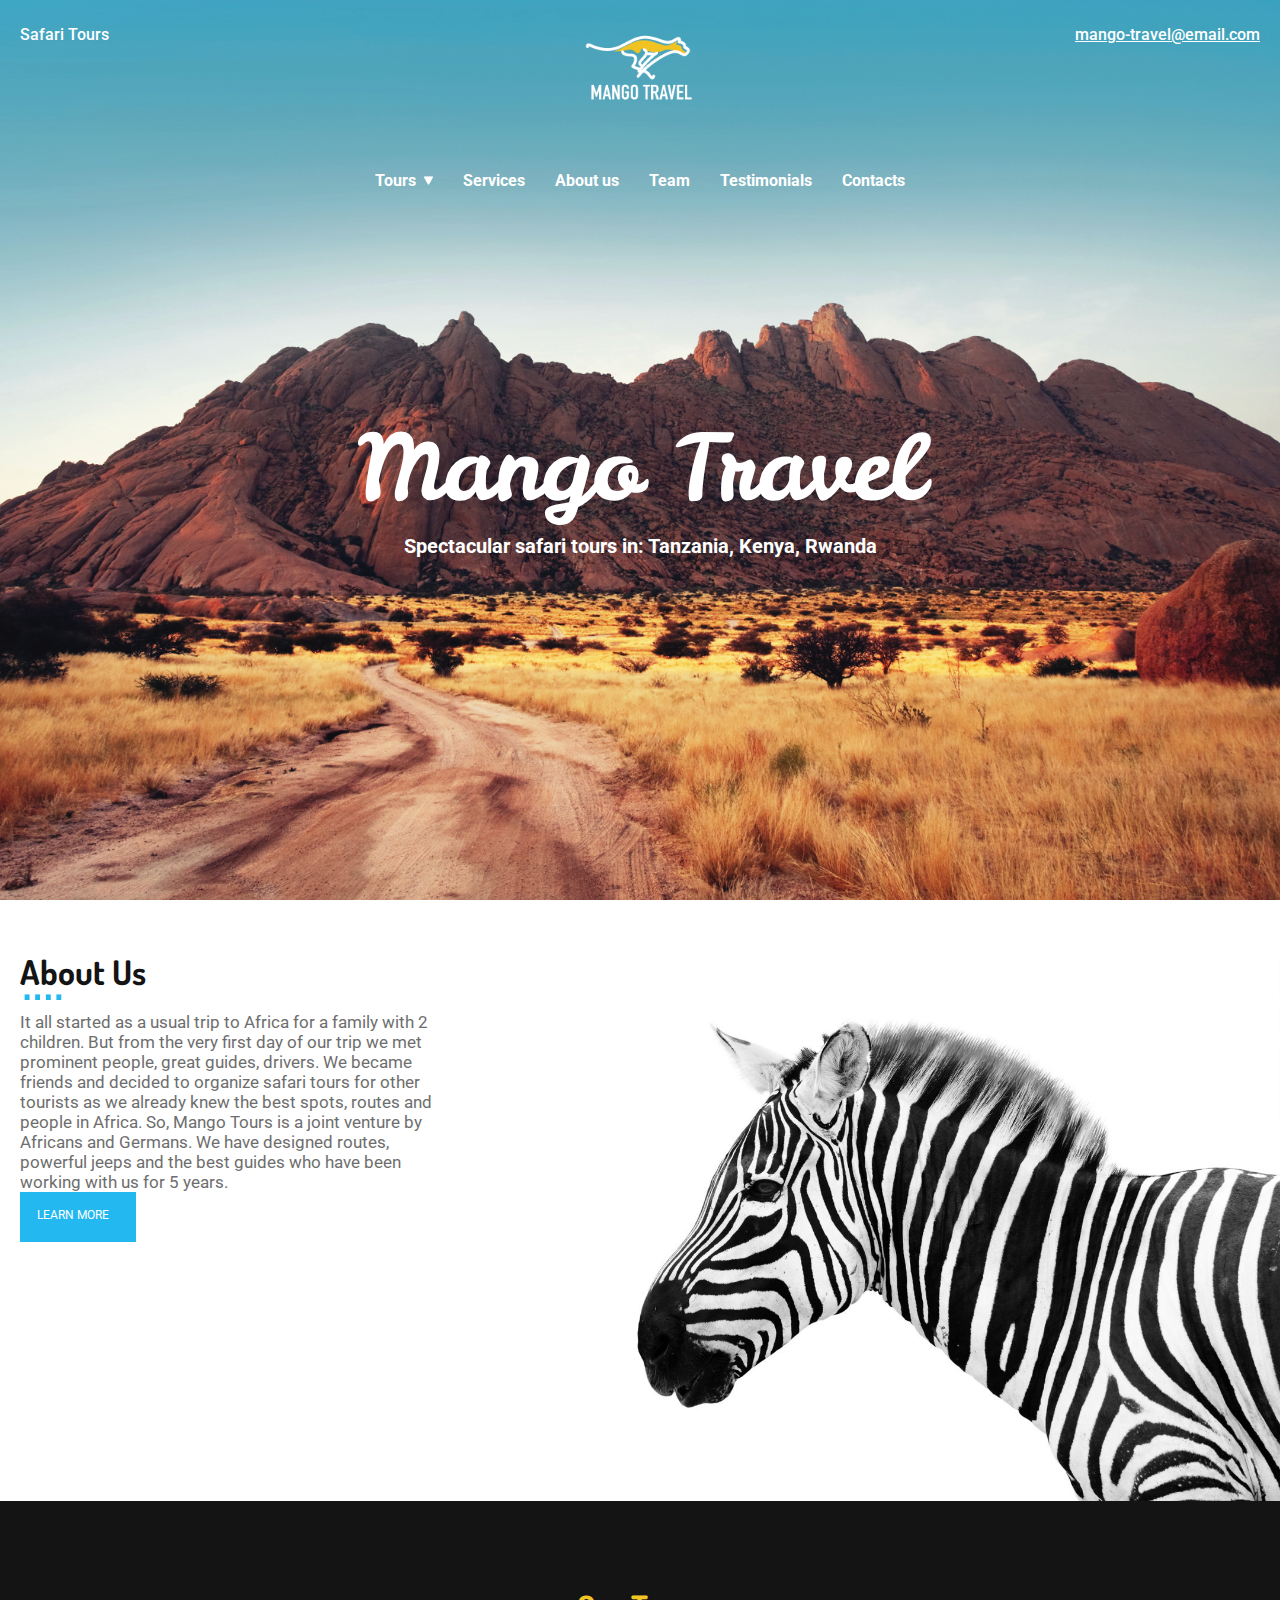
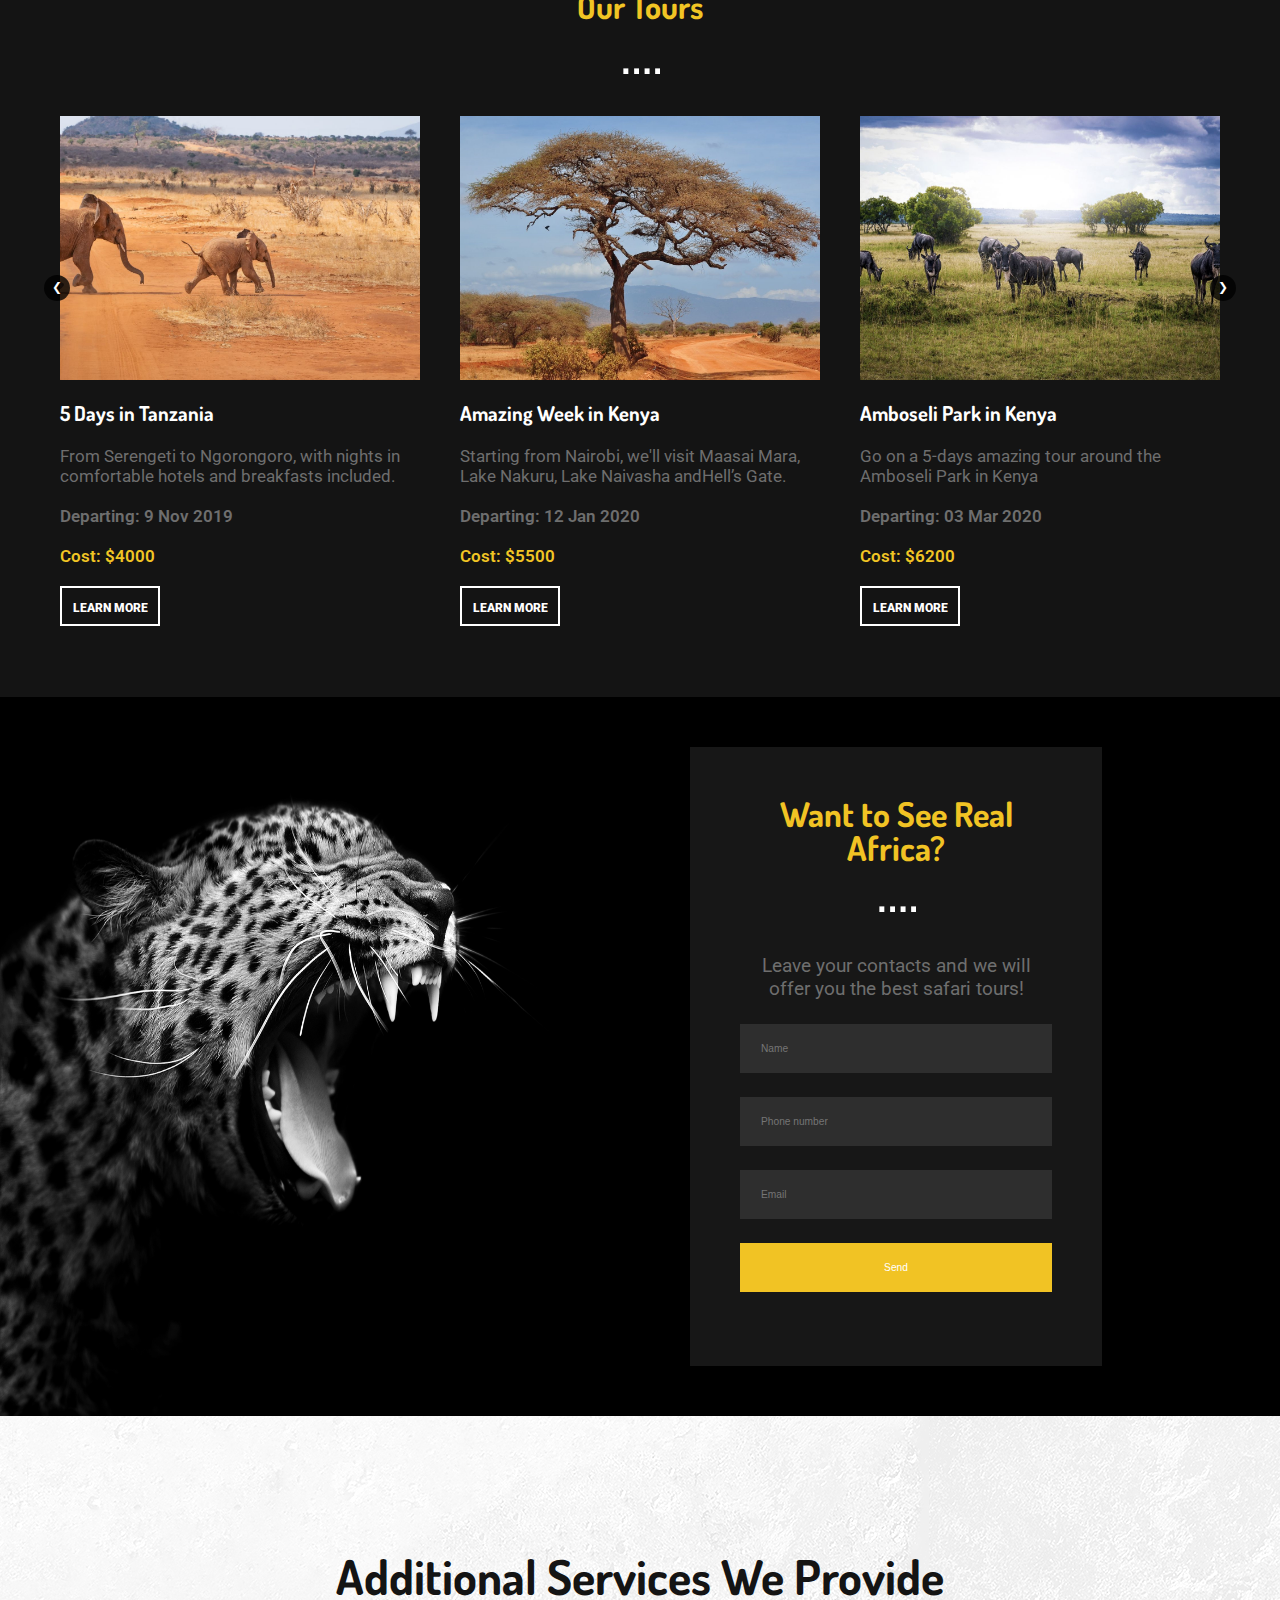
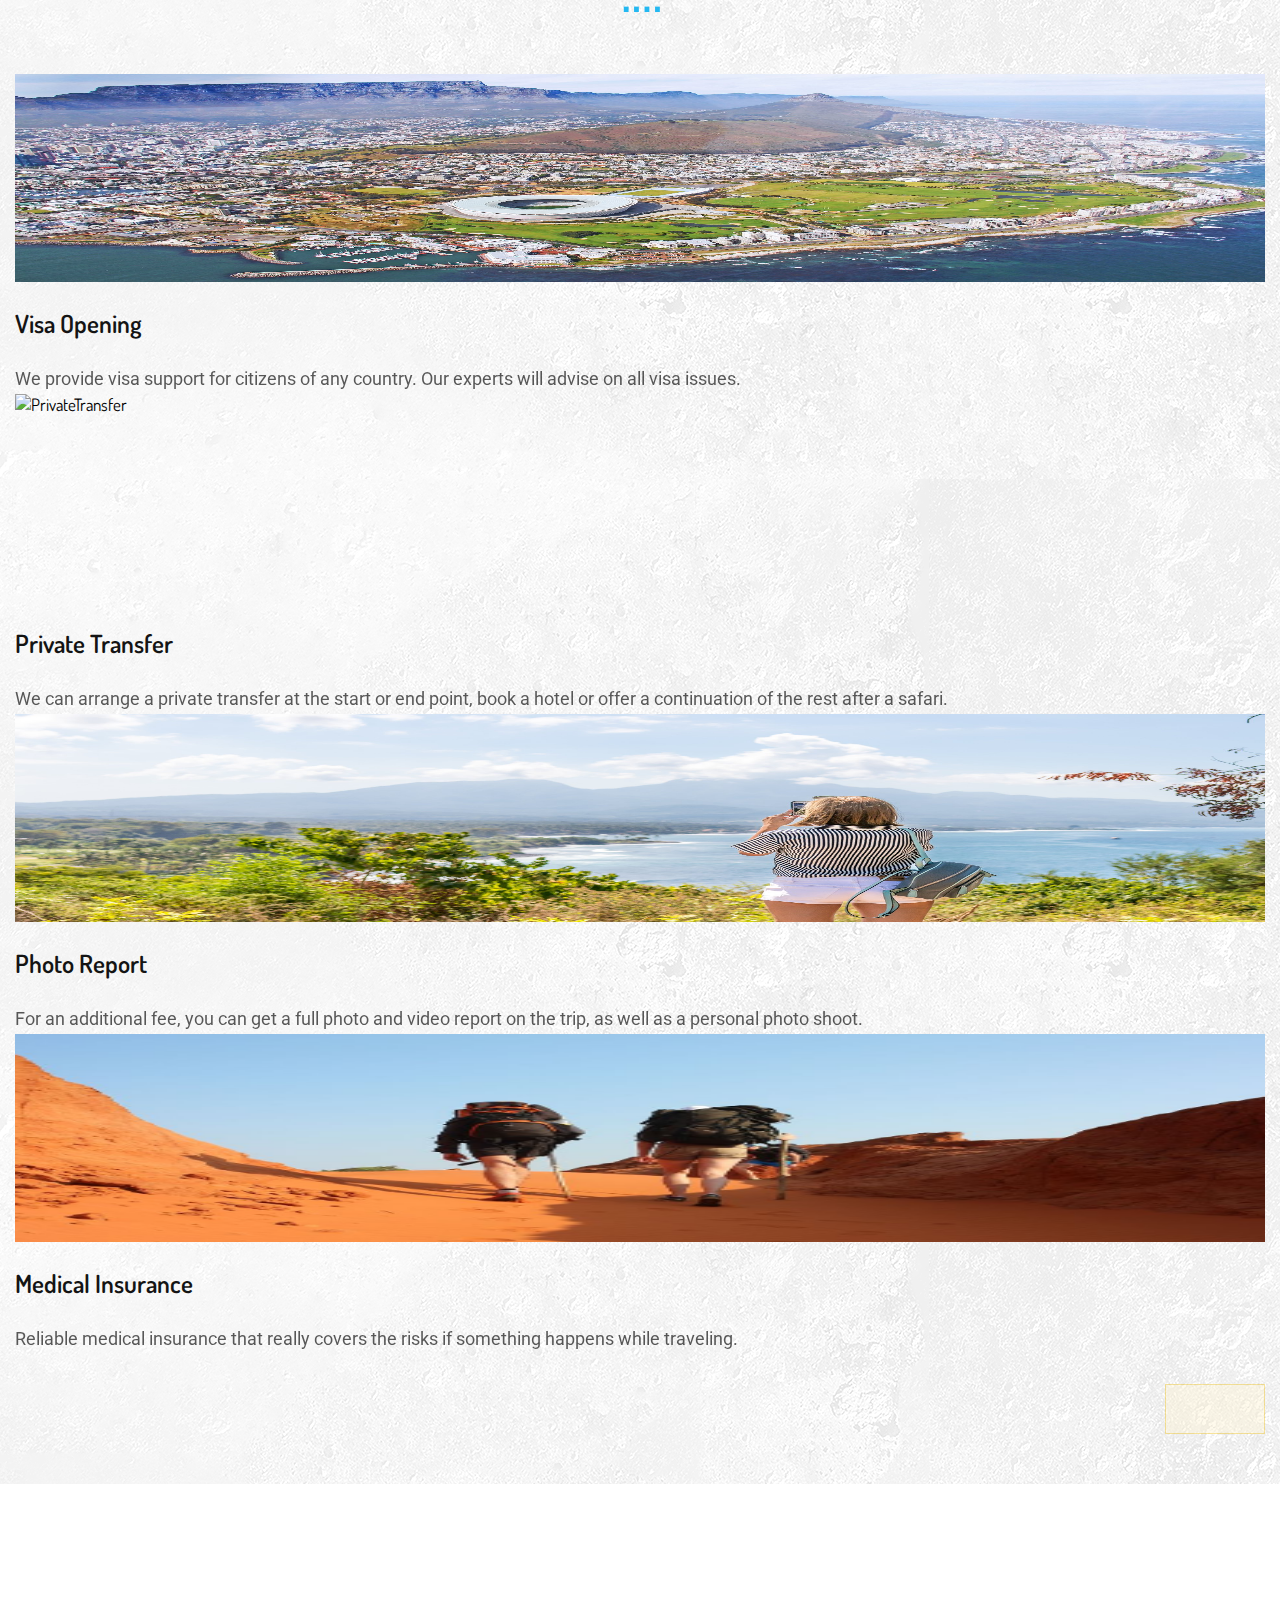
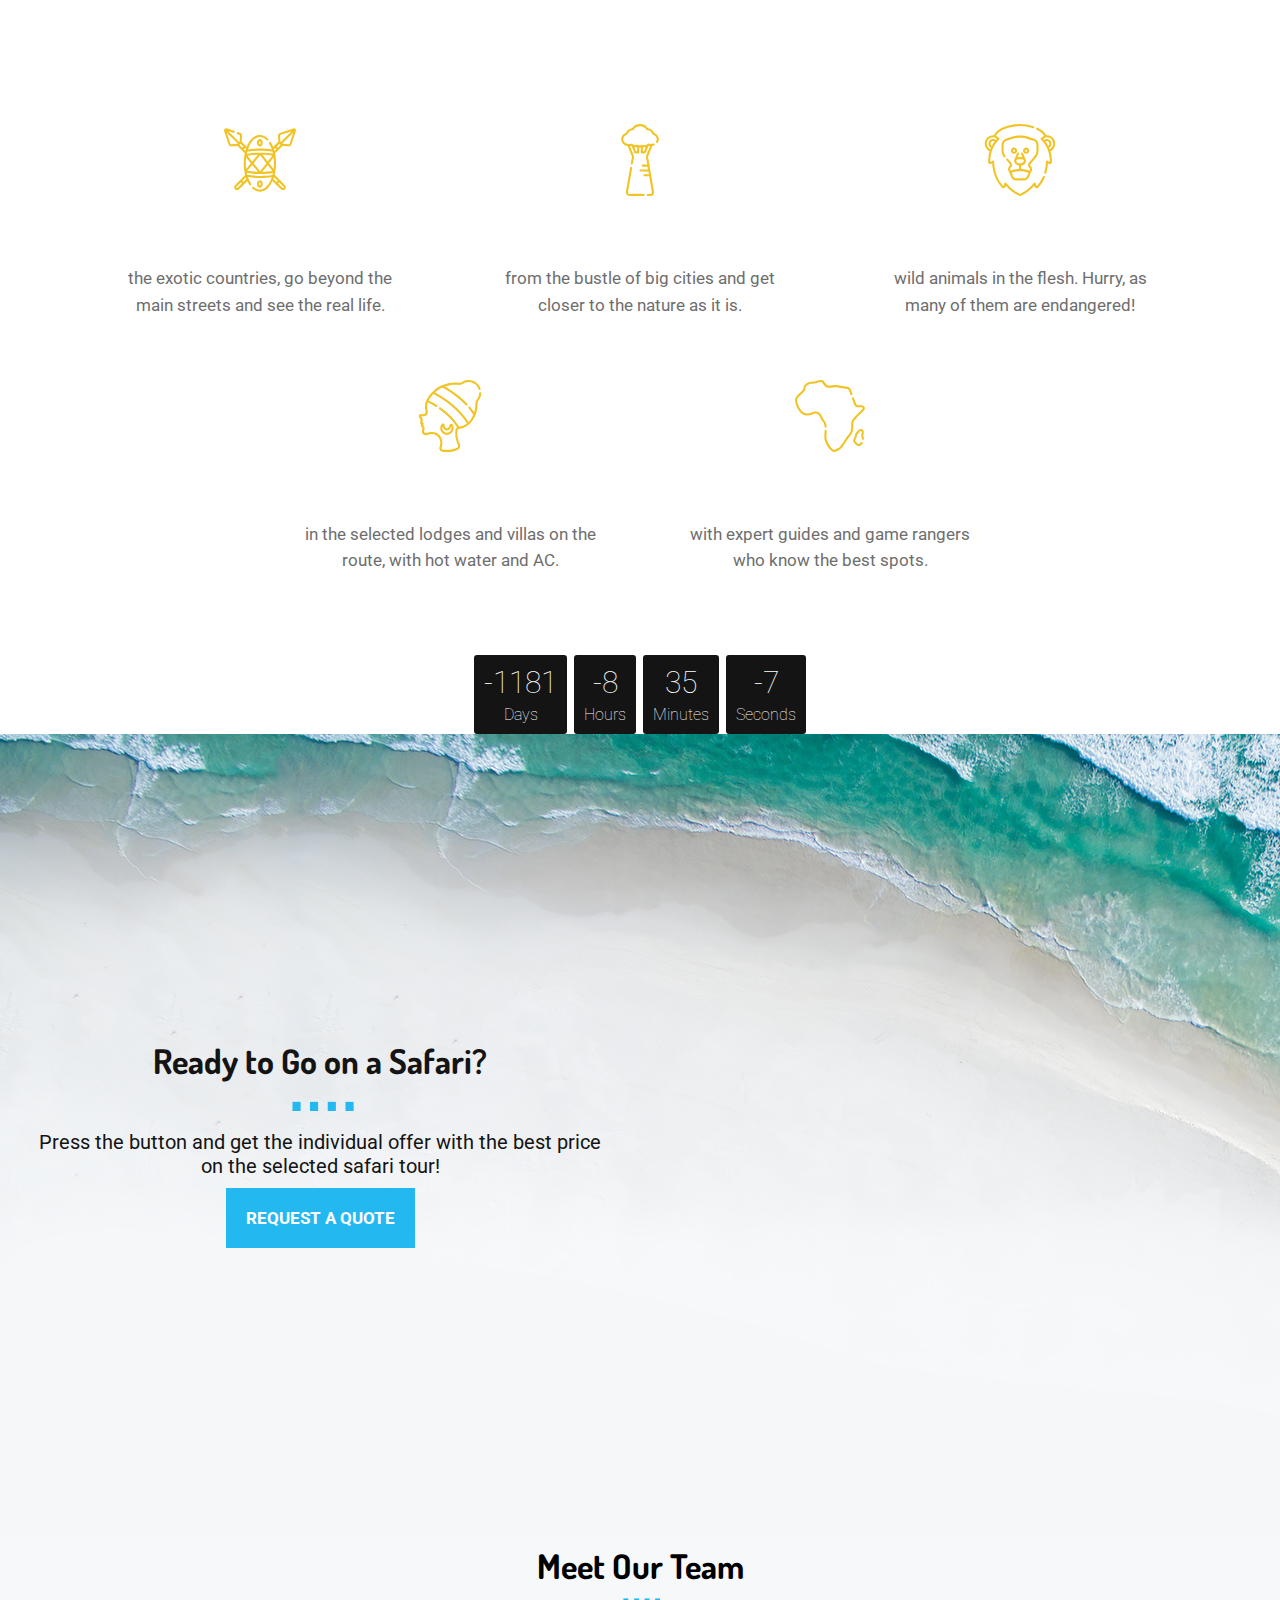
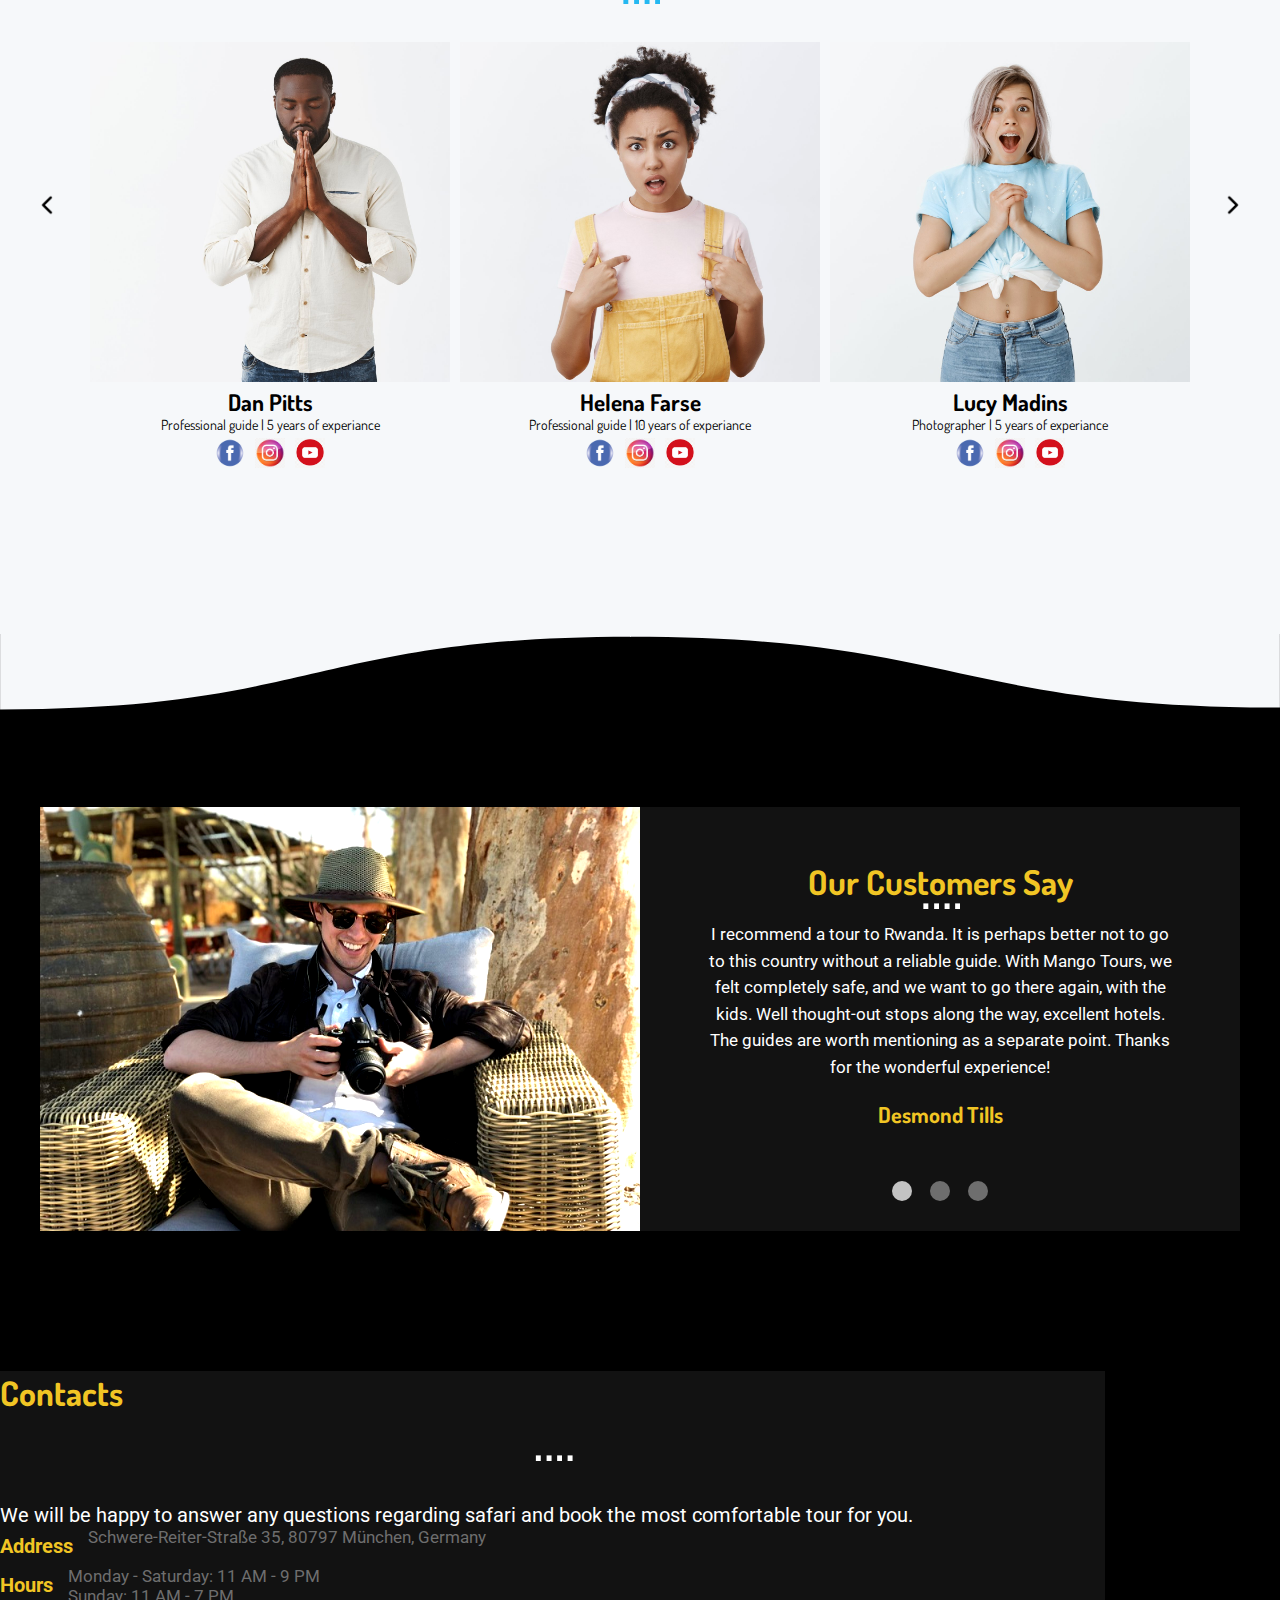
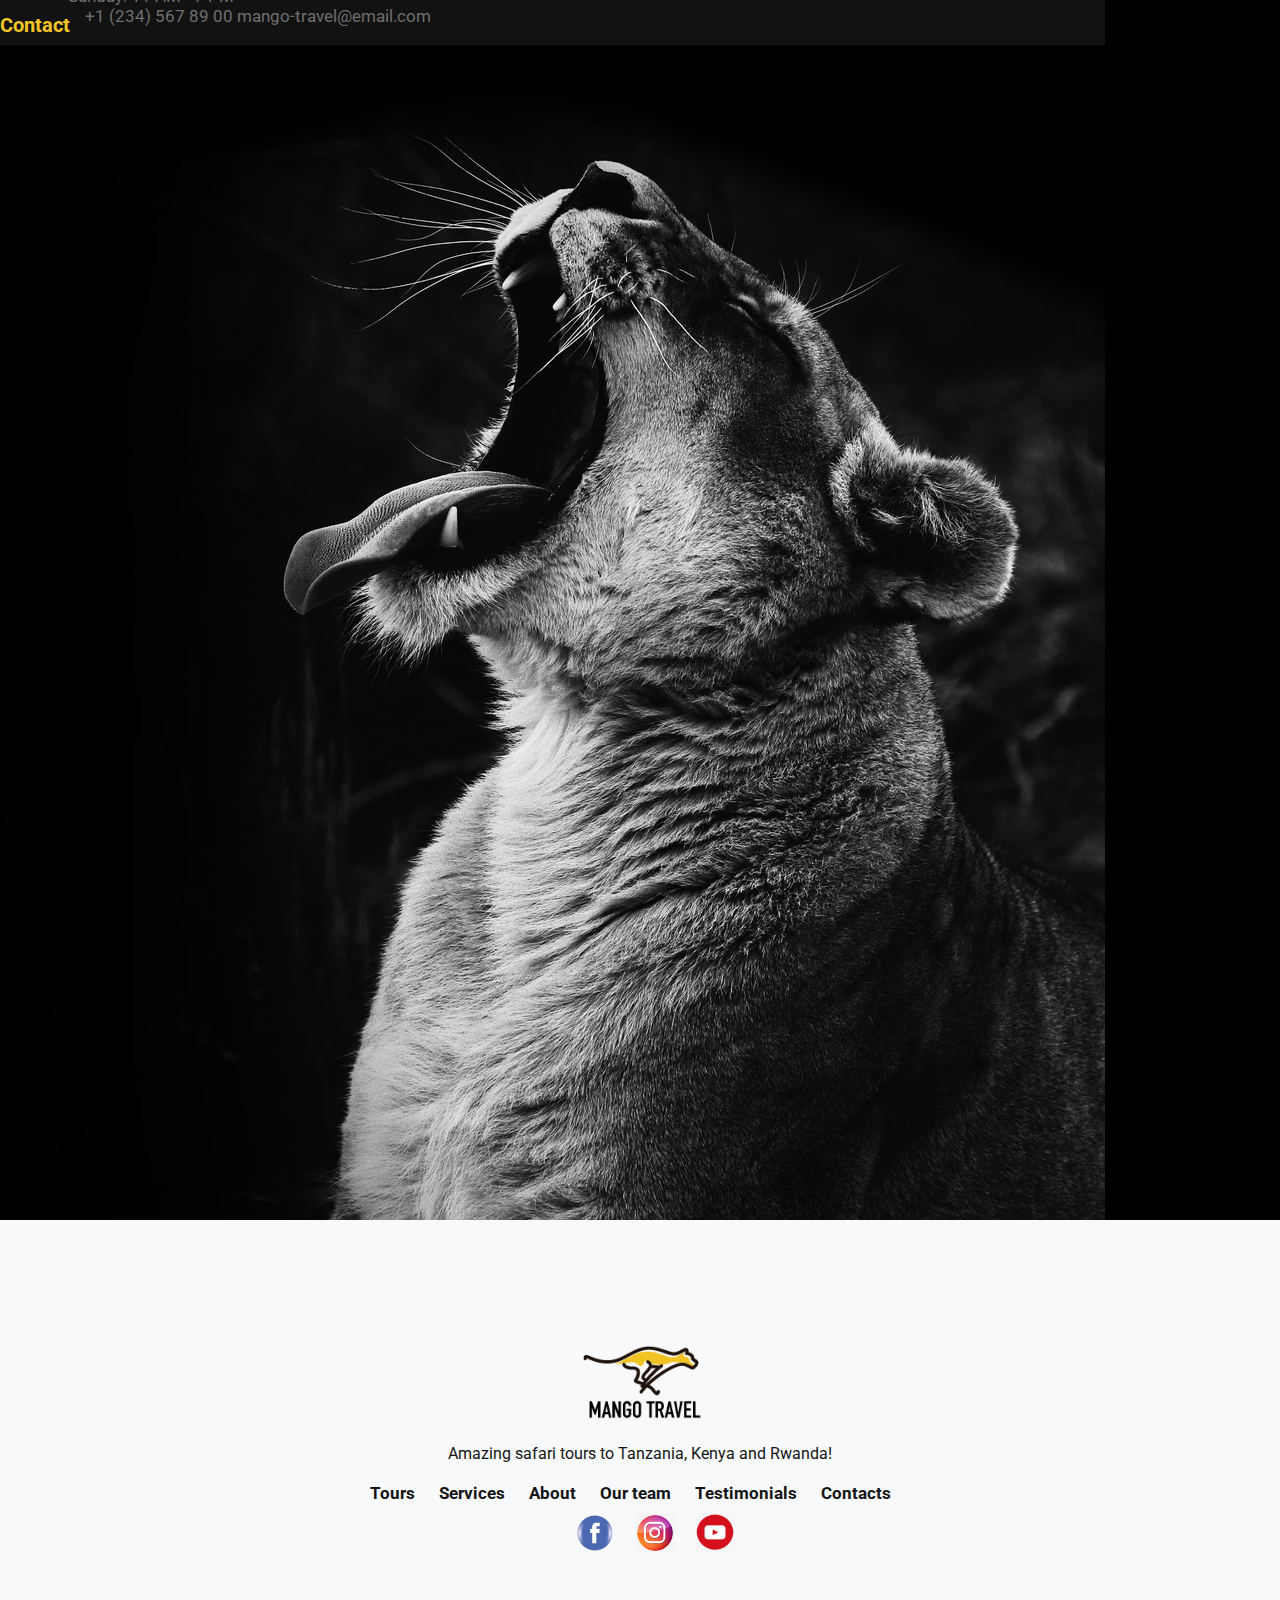
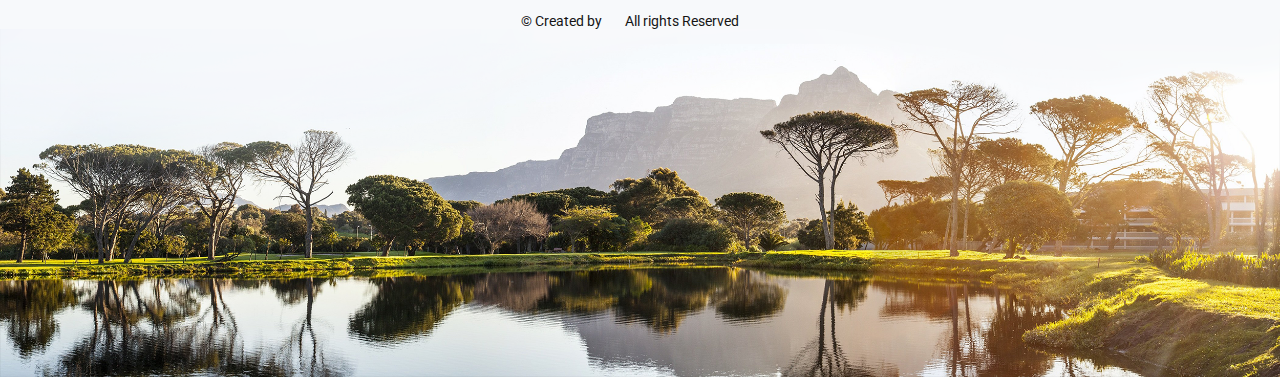
==== commit abd1279f: "revise contact_user_form_check_email.js" ====
--- a/index.html
+++ b/index.html
@@ -212,9 +212,9 @@
                             tours!</p>
                     </div>
                     <div class="contact-user-form">
-                        <input type="text" placeholder="Name"><br>
-                        <input type="text" placeholder="Phone number"><br>
-                        <input type="text" placeholder="Email"><br>
+                        <input type="text" id="name" placeholder="Name" required><br>
+                        <input type="text" id="phone_number" placeholder="Phone number" pattern="[0-9]{3}-[0-9]{3}-[0-9]{4}" required><br>
+                        <input  type="text" id="email" placeholder="Email" required><br>
                         <button type="submit">Send</button>
                     </div>
                 </form>
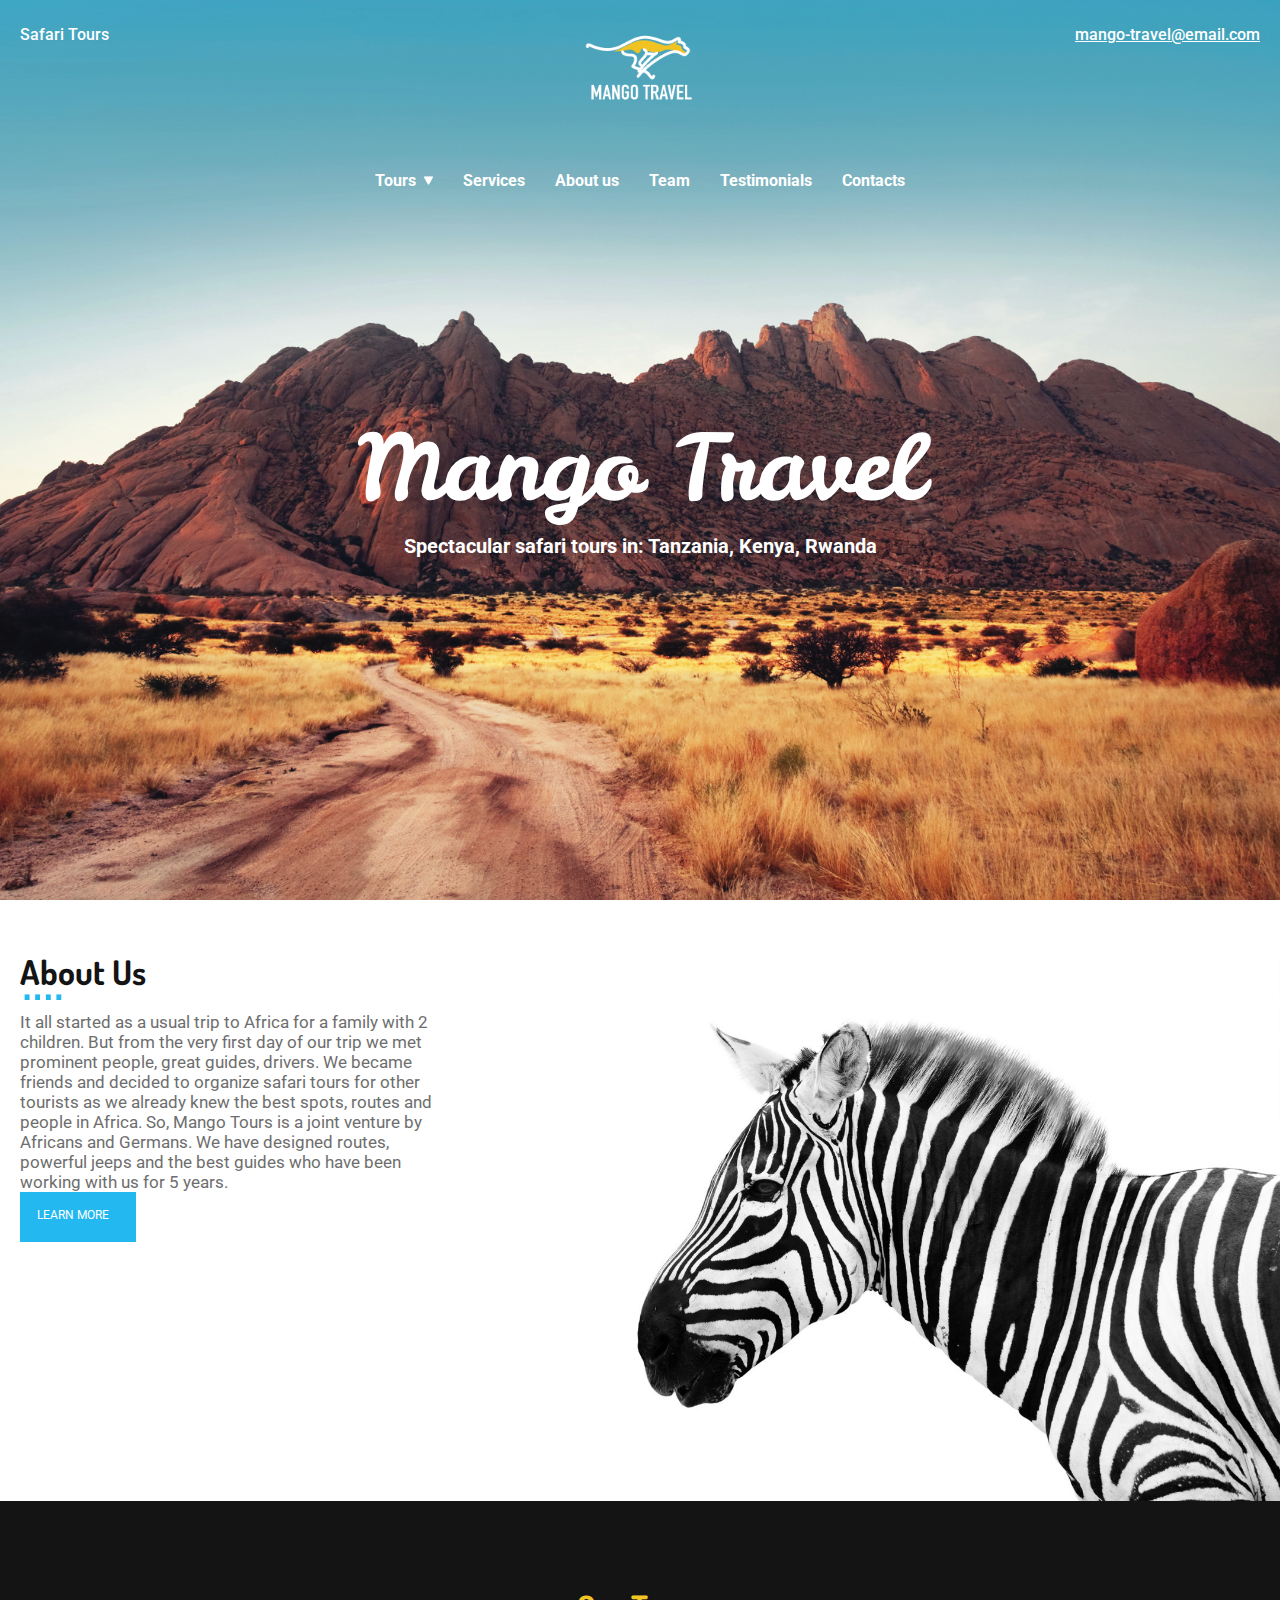
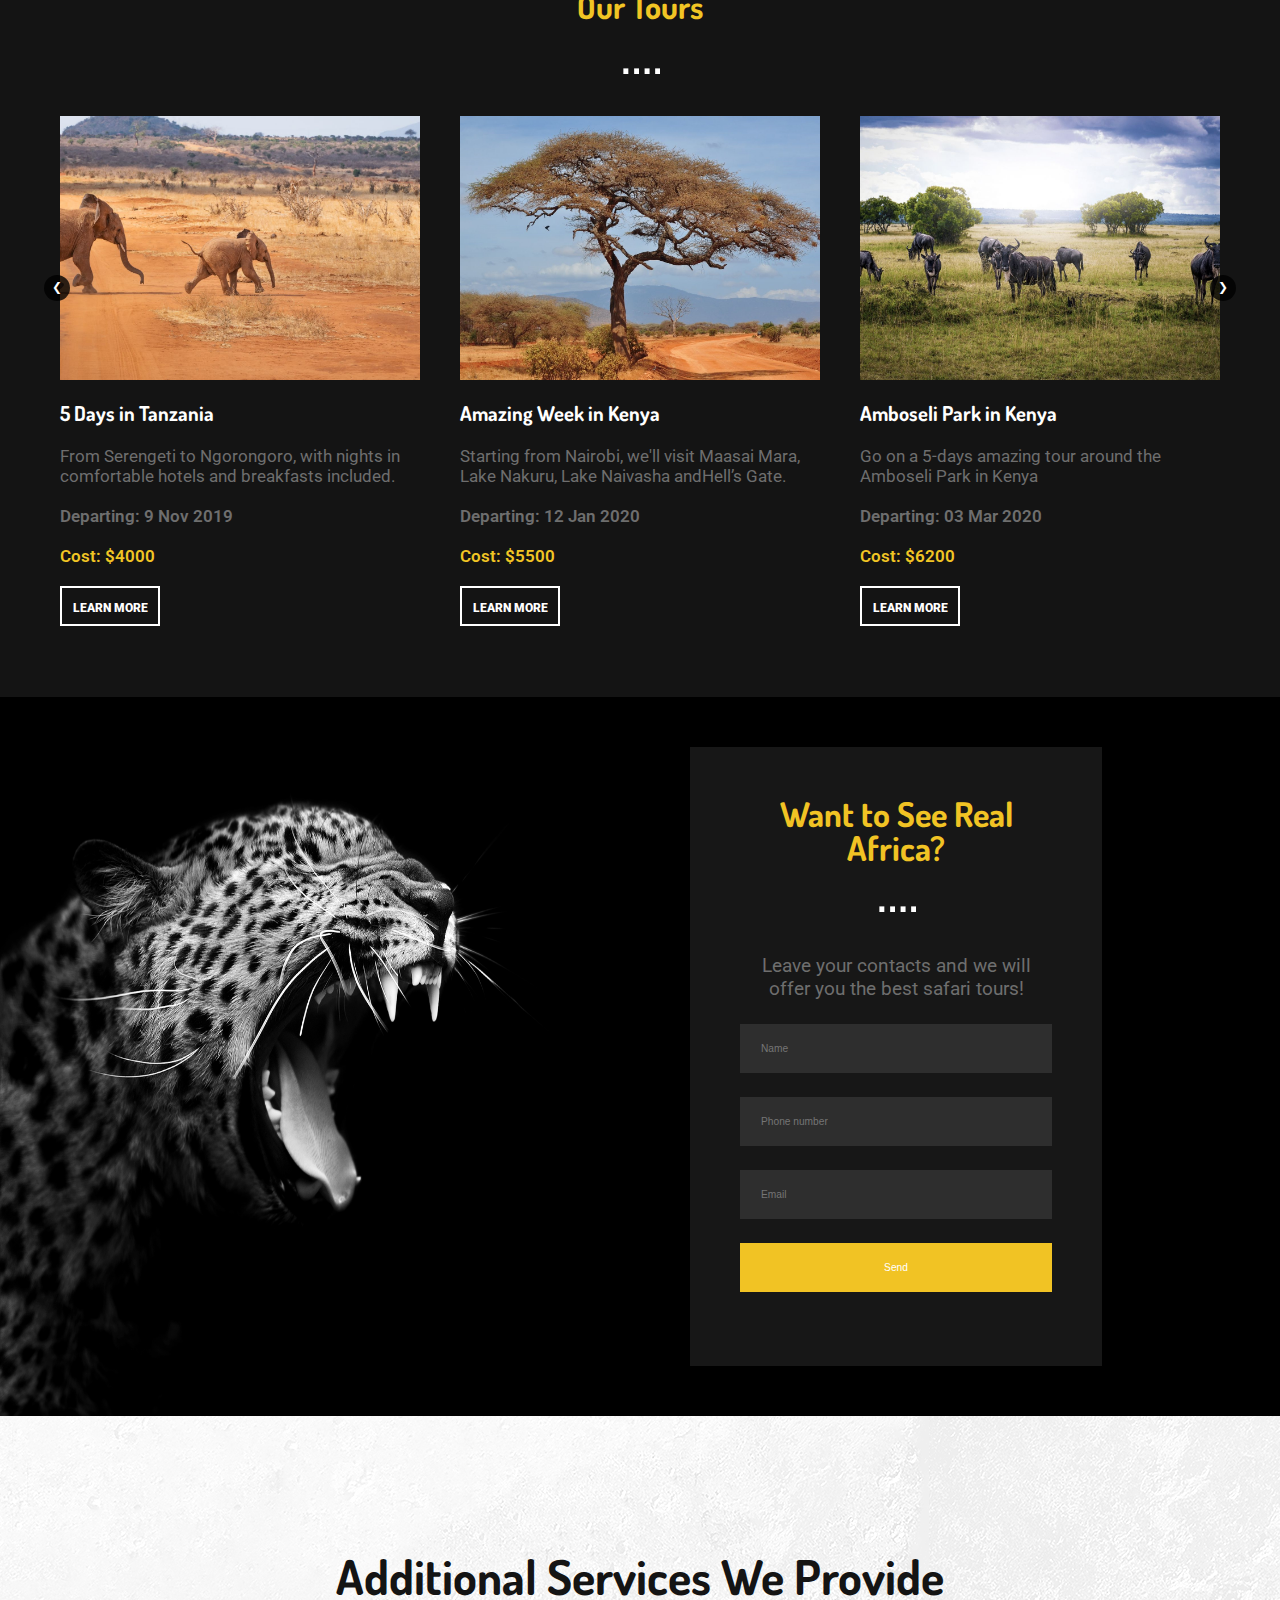
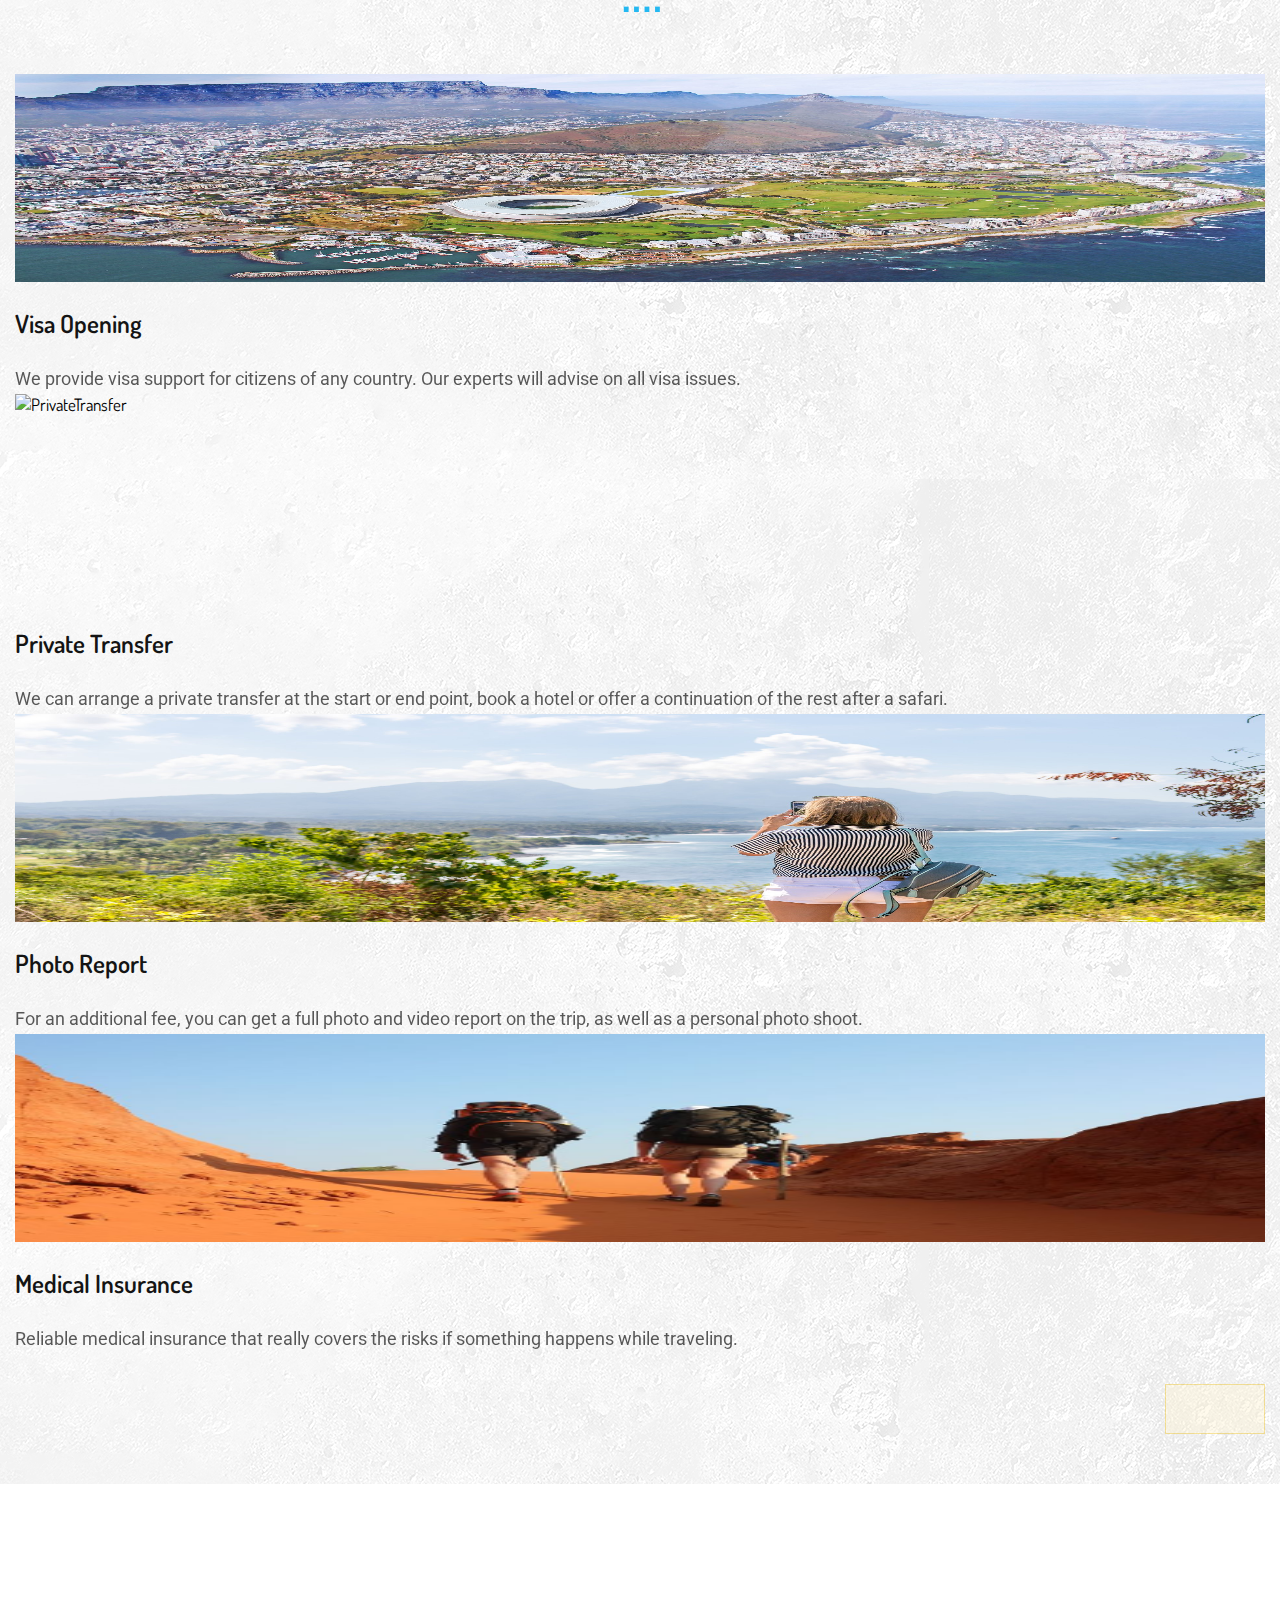
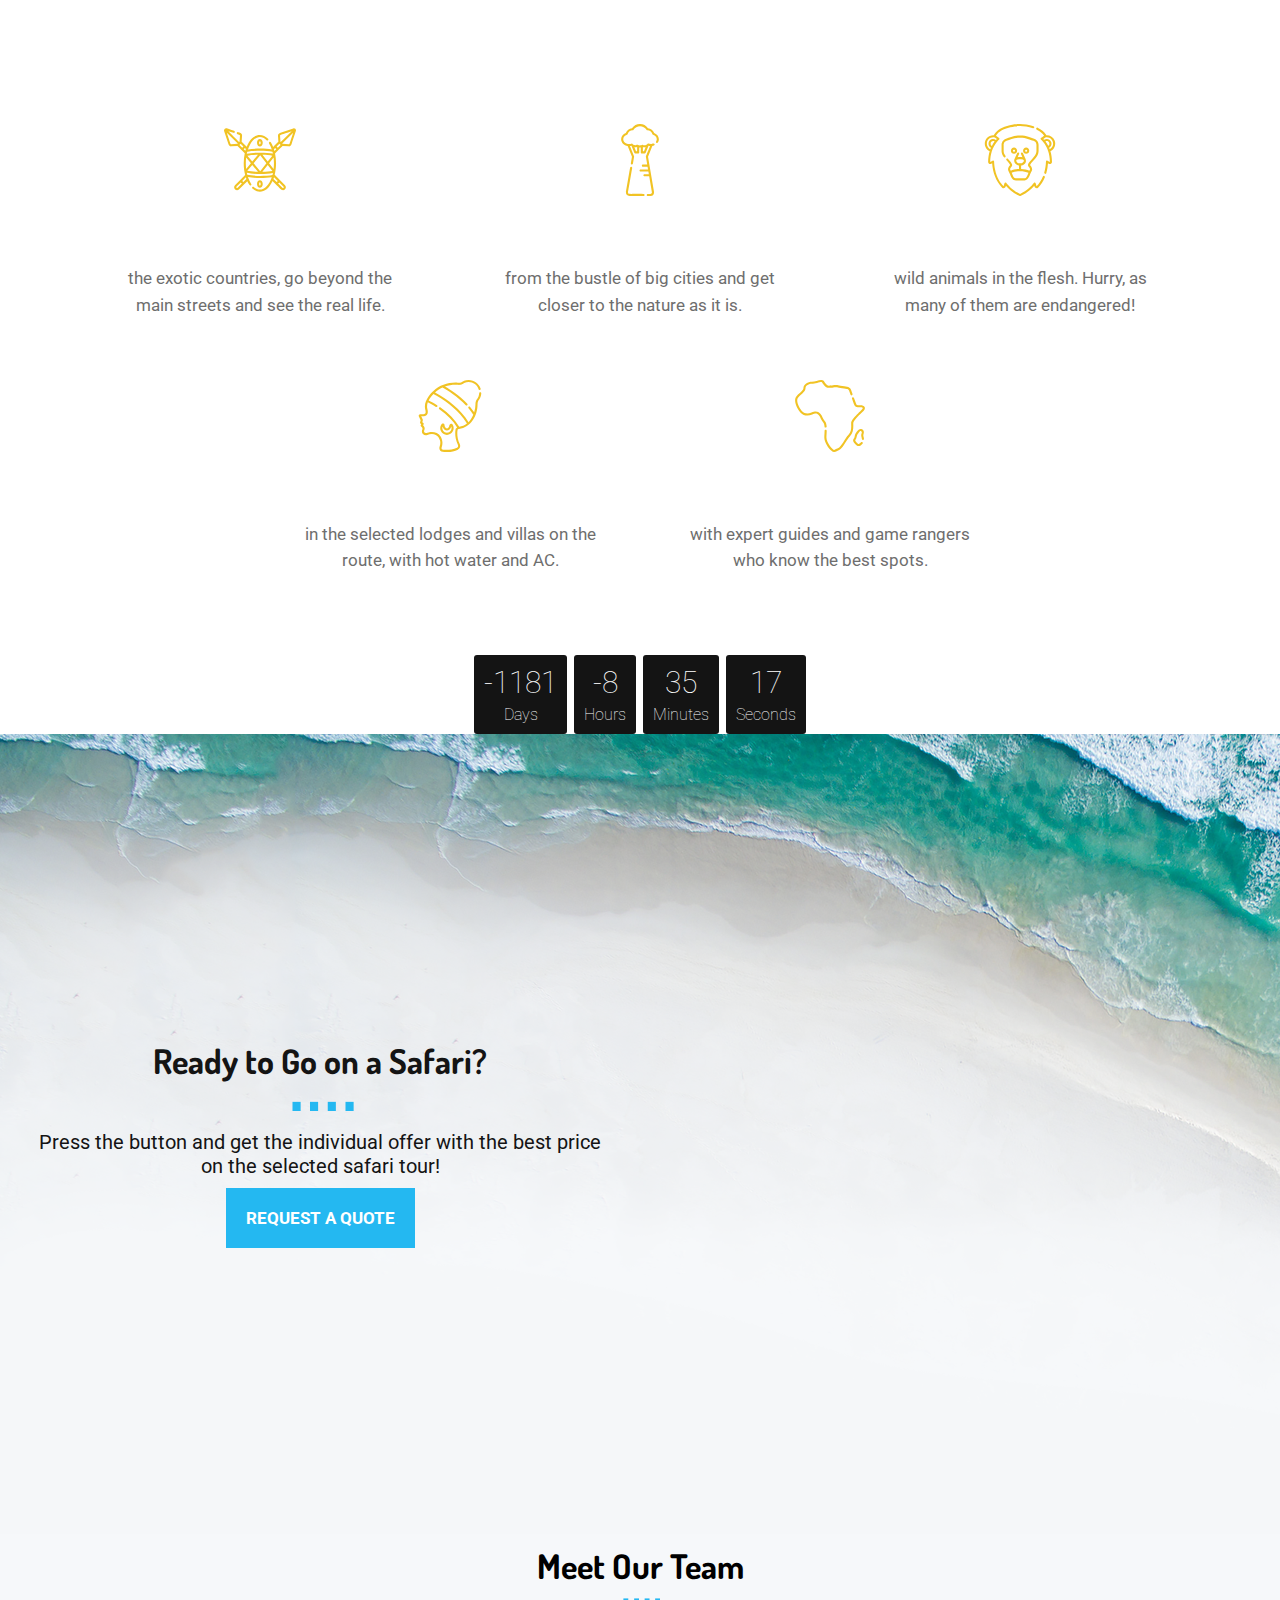
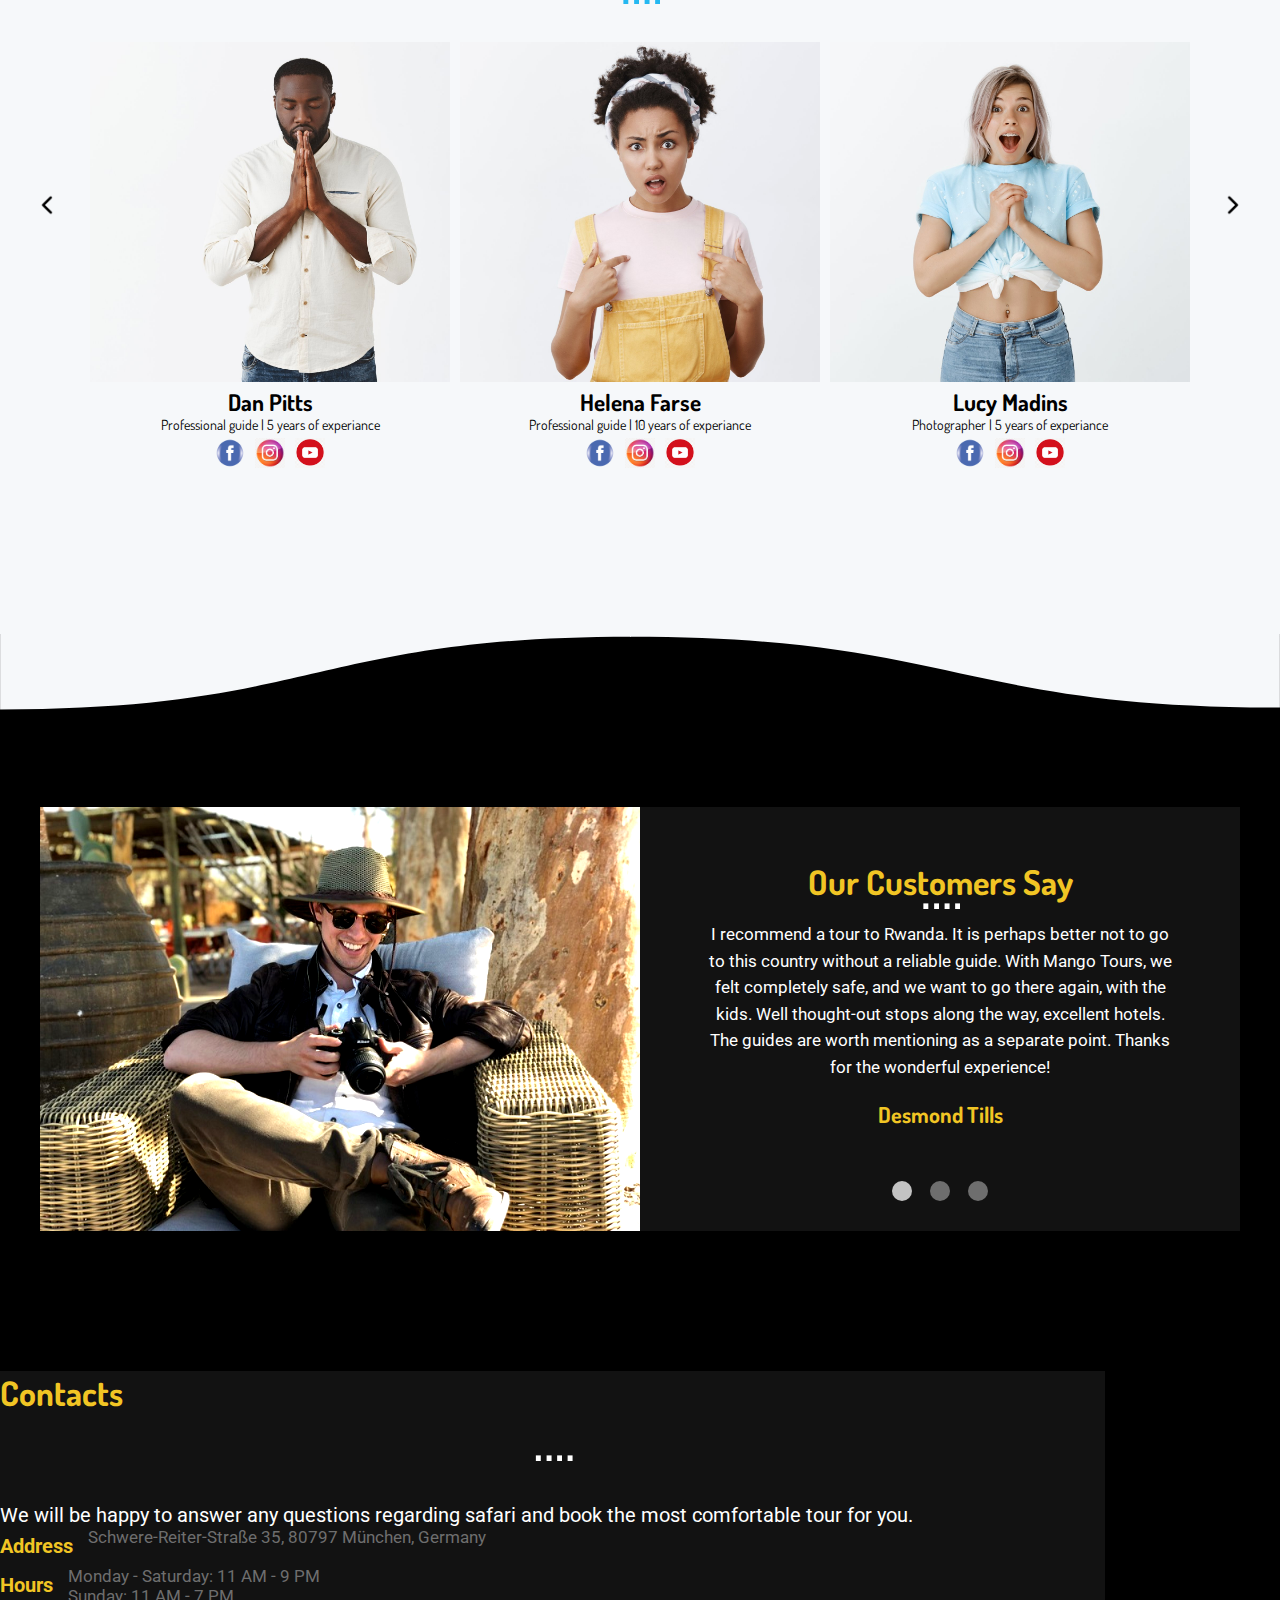
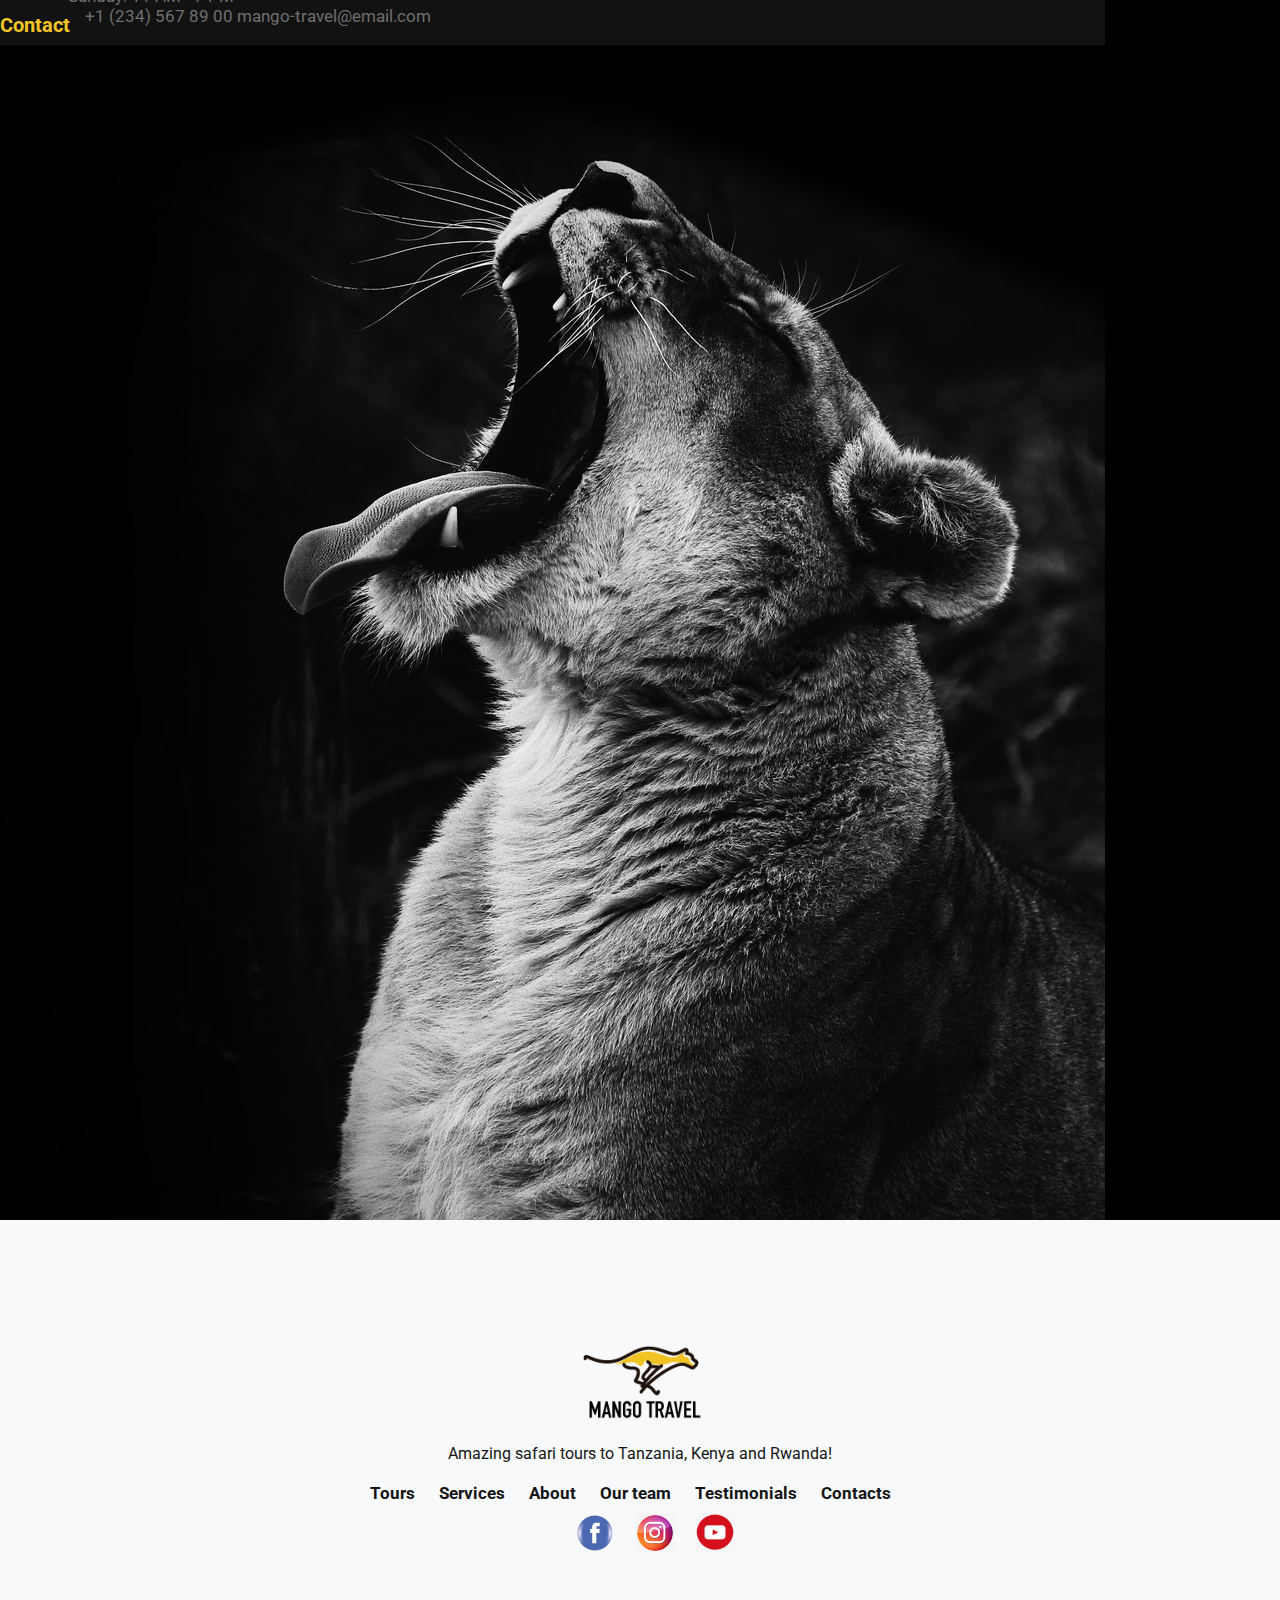
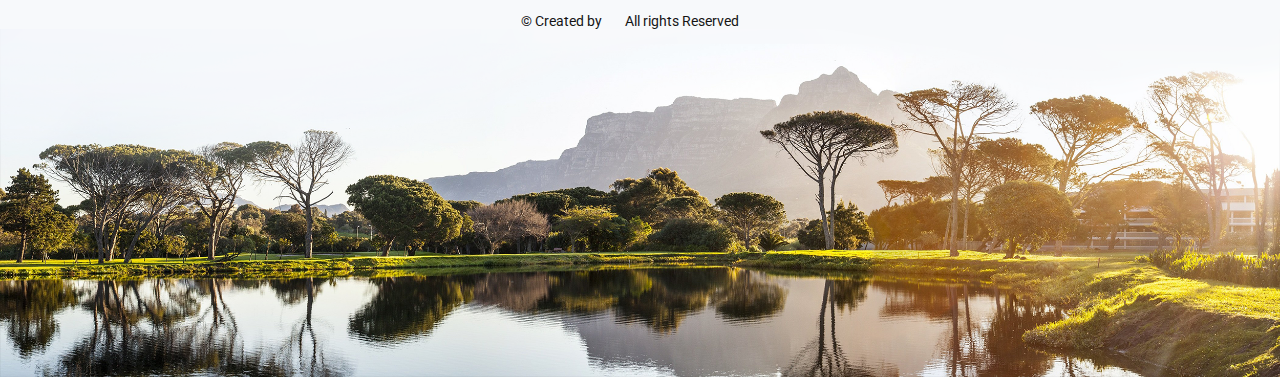
==== commit 0e0cc446: "revise contact_user_form_check_email.js" ====
--- a/index.html
+++ b/index.html
@@ -213,7 +213,7 @@
                     </div>
                     <div class="contact-user-form">
                         <input type="text" id="name" placeholder="Name" required><br>
-                        <input type="text" id="phone_number" placeholder="Phone number" pattern="[0-9]{3}-[0-9]{3}-[0-9]{4}" required><br>
+                        <input type="text" id="phone_number" placeholder="Phone number" pattern="[0-9]{3}[0-9]{3}[0-9]{4}" required><br>
                         <input  type="text" id="email" placeholder="Email" required><br>
                         <button type="submit">Send</button>
                     </div>
